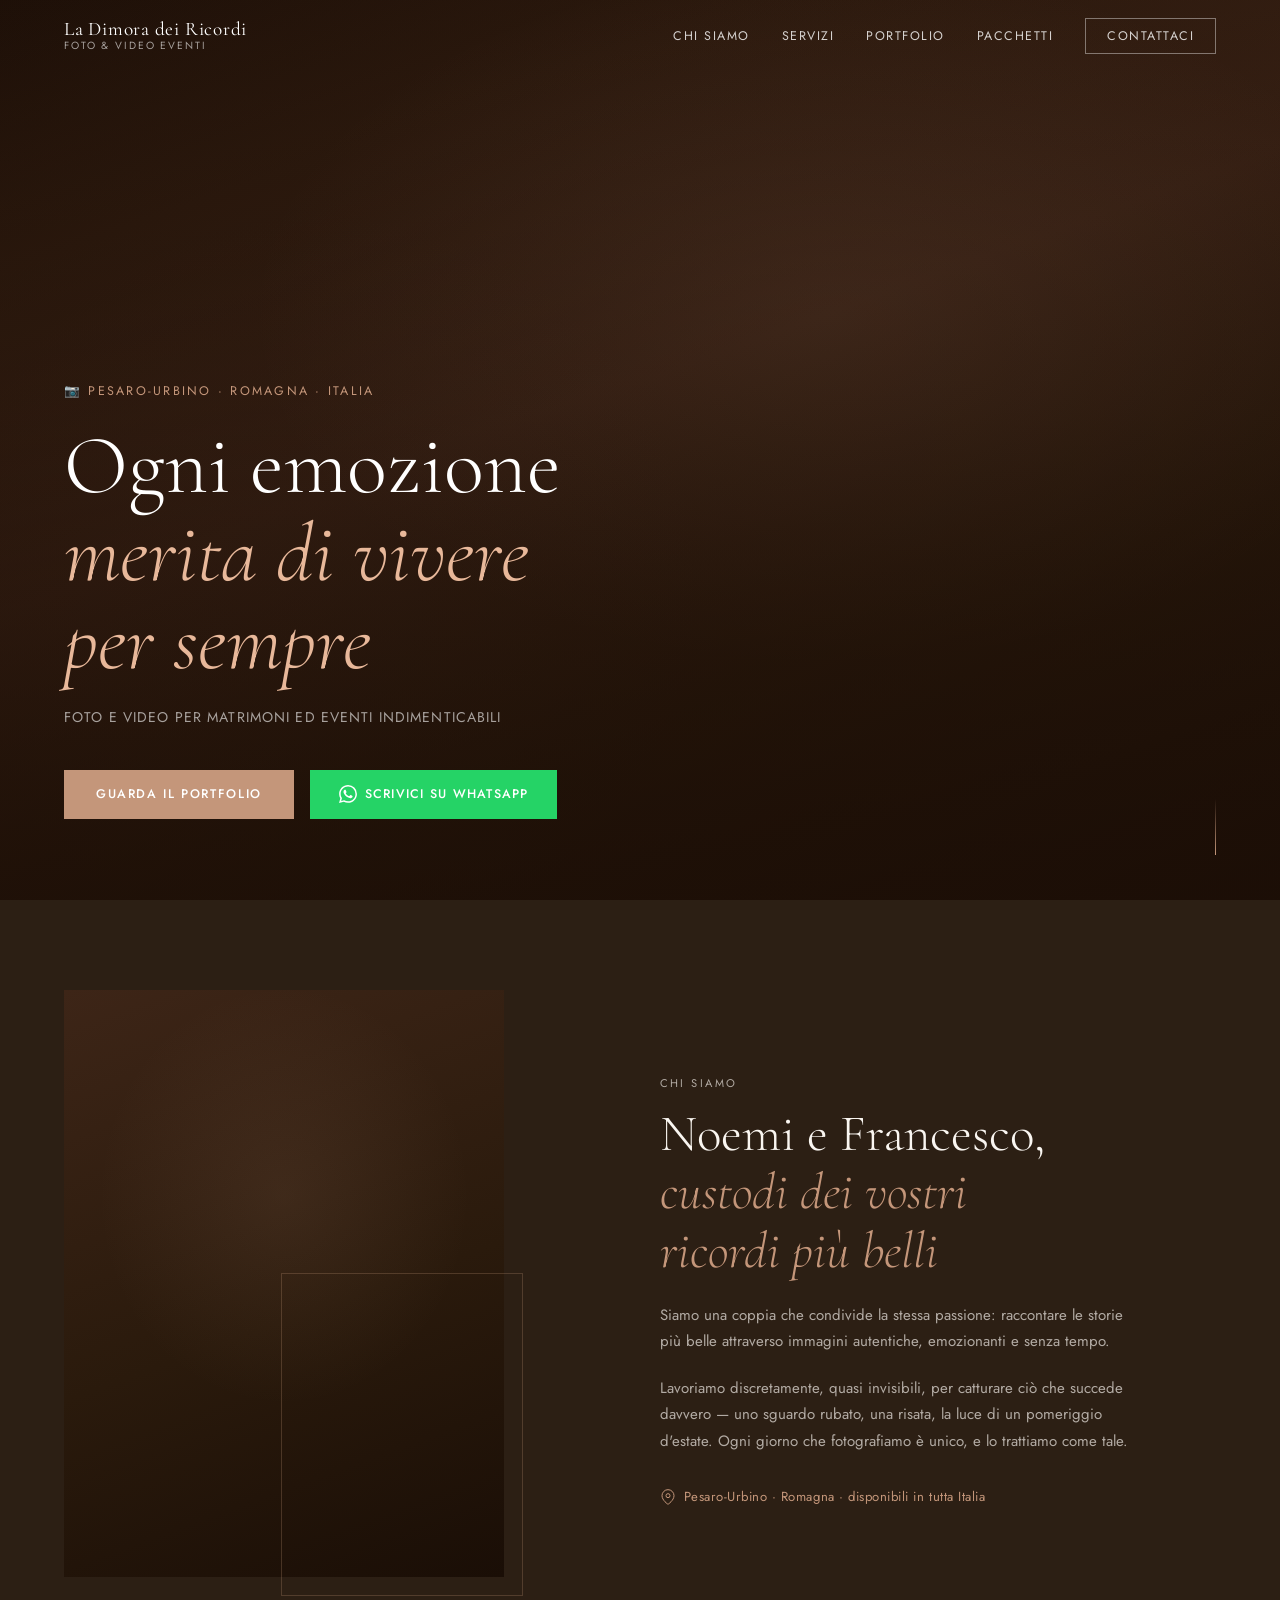
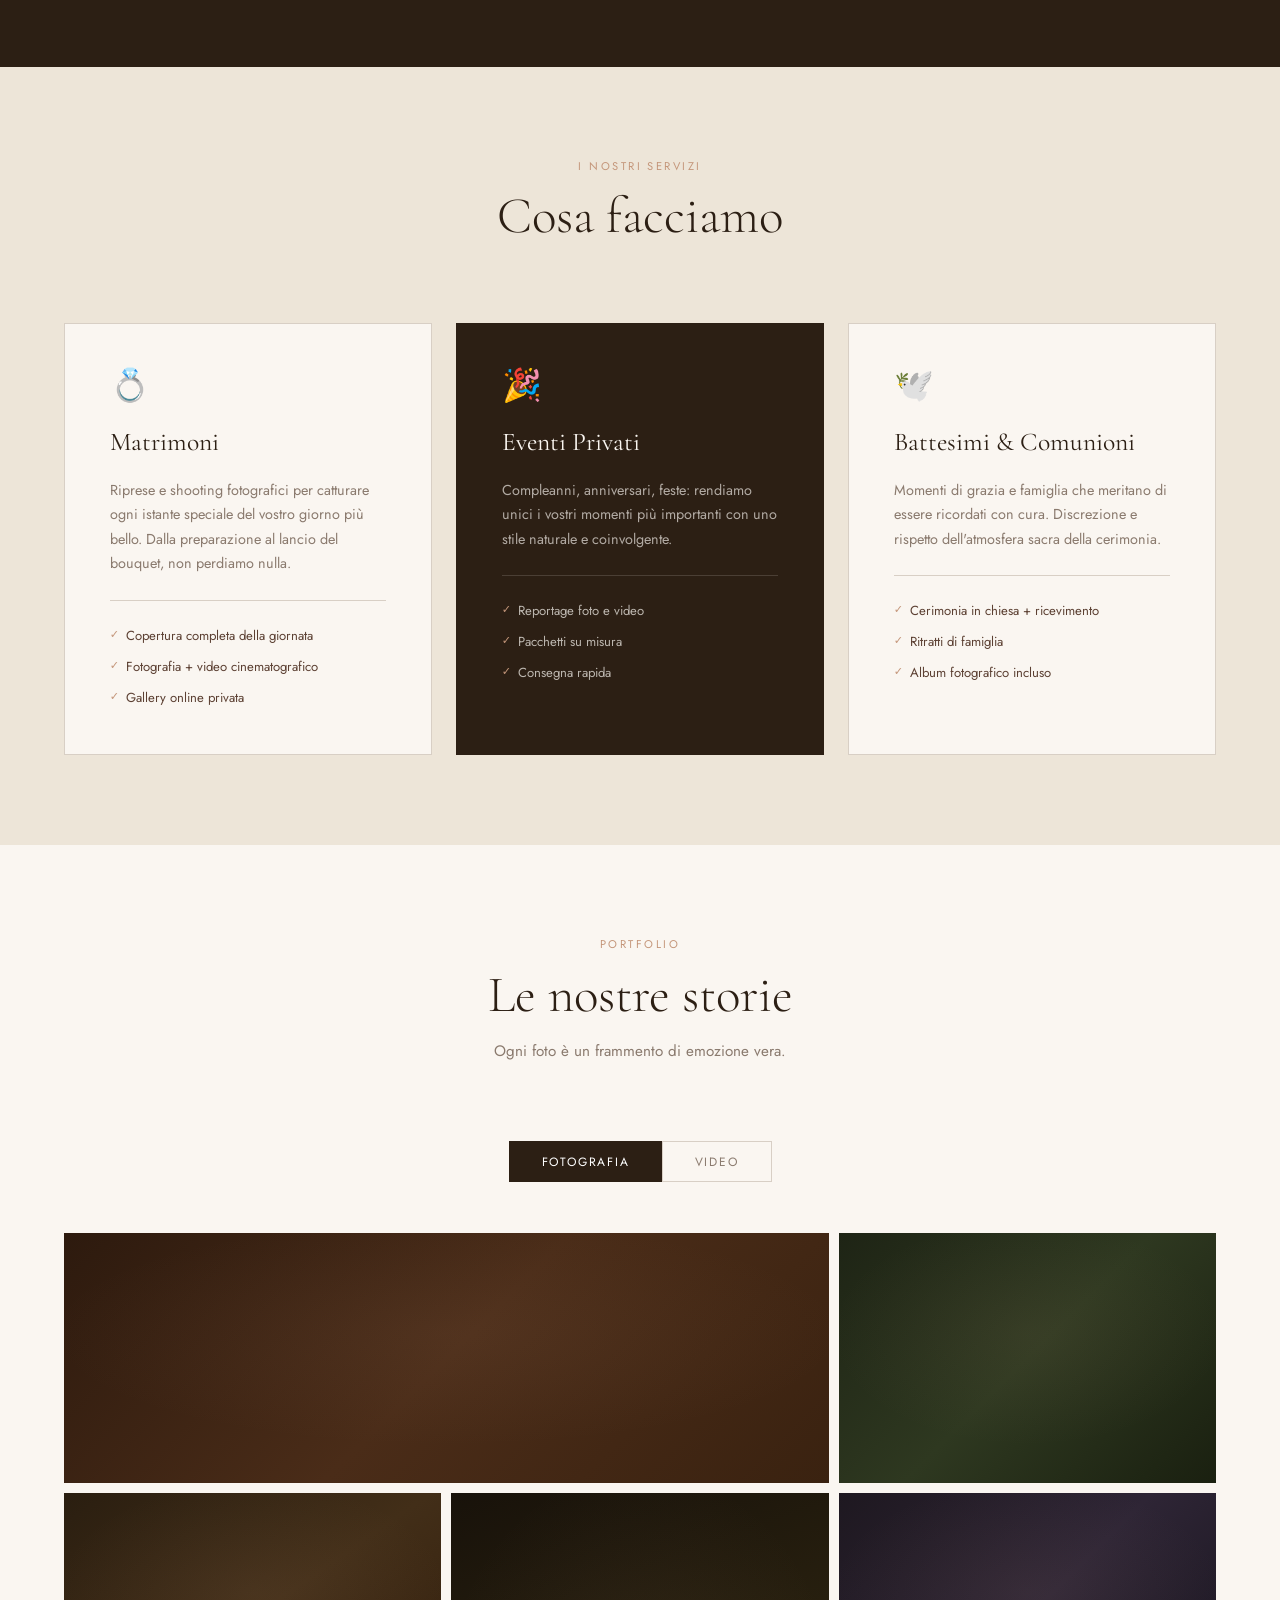
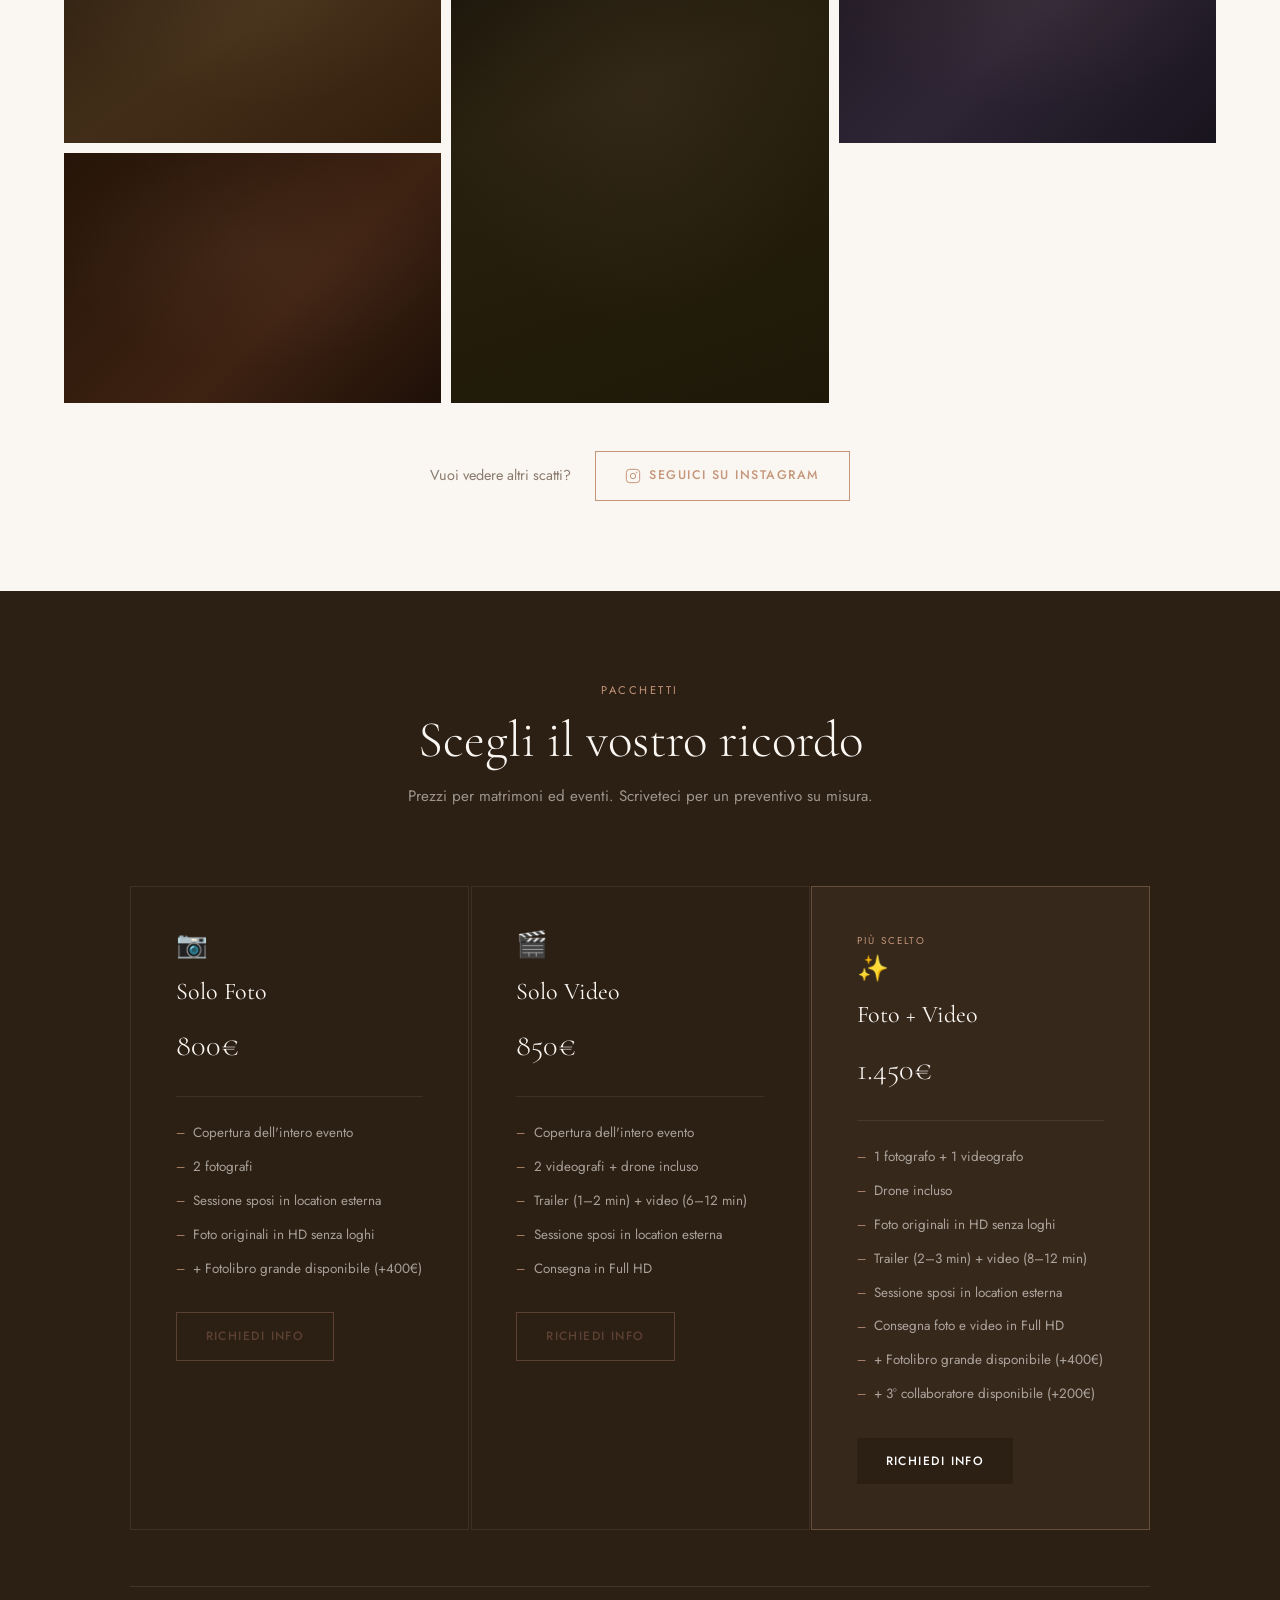
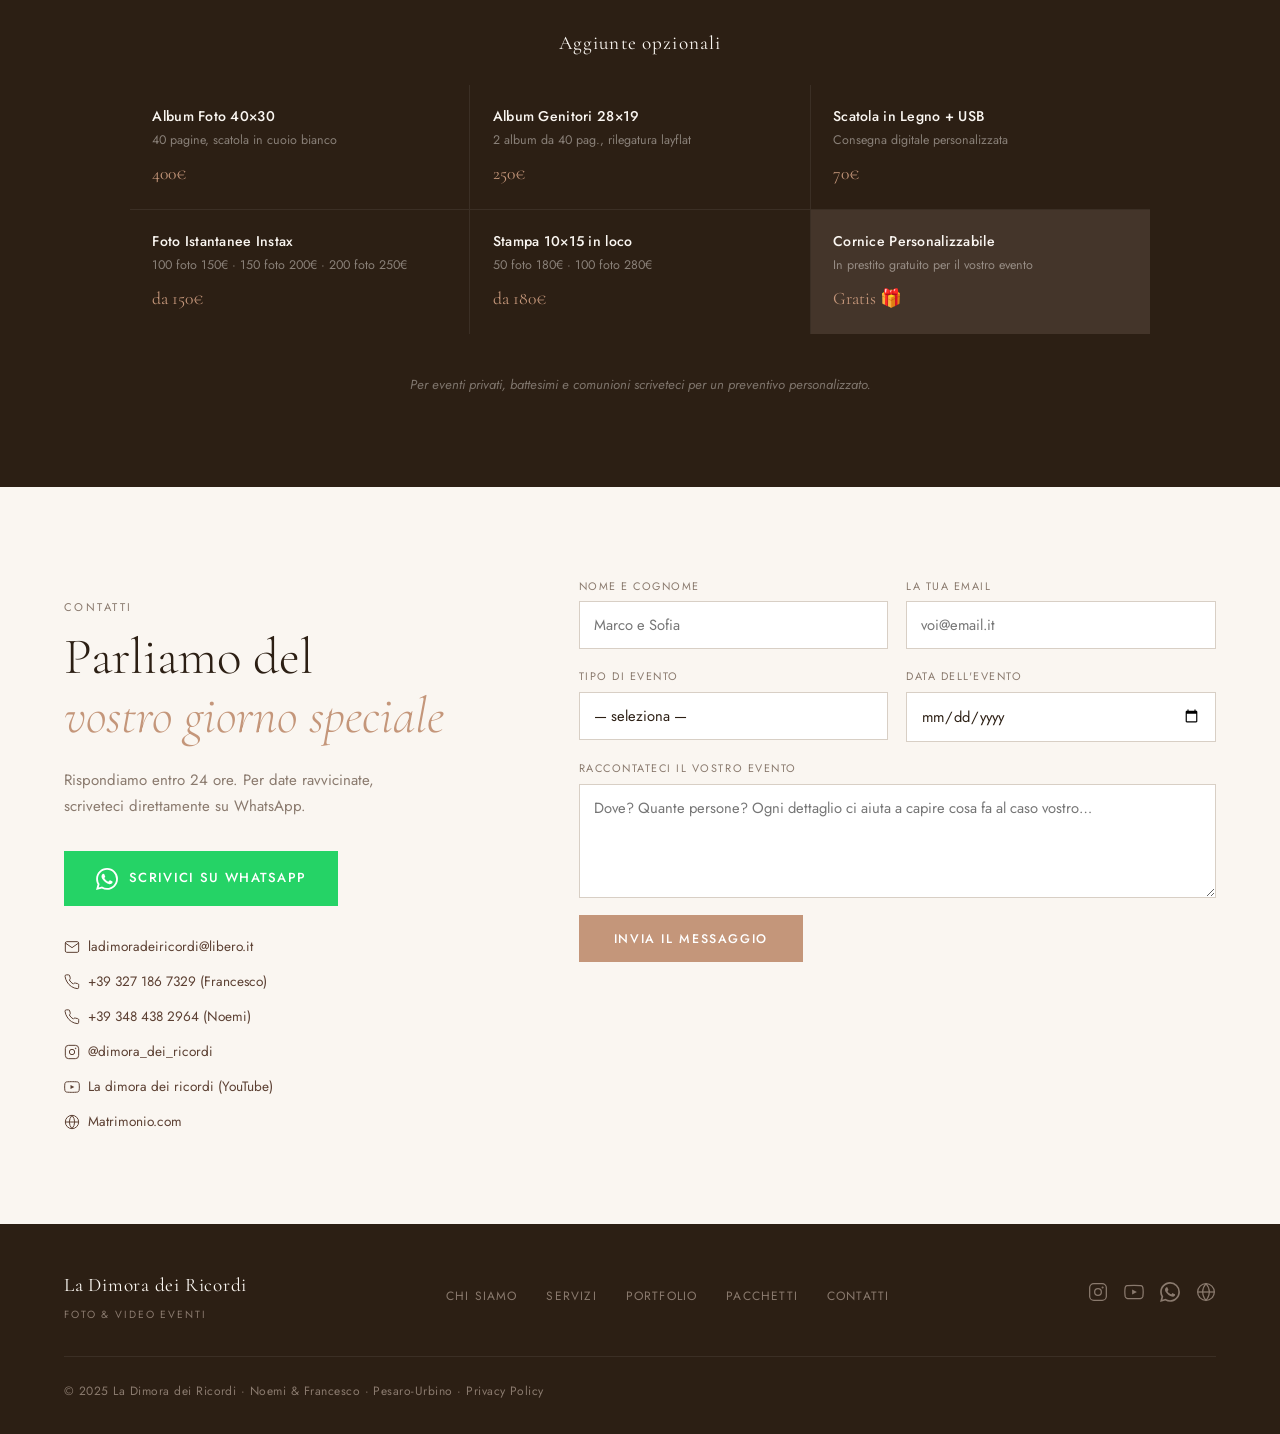
==== index.html @ 96d2b1b2 "cambiata struttura" ====
<!DOCTYPE html>
<html lang="it">
<head>
  <meta charset="UTF-8" />
  <meta name="viewport" content="width=device-width, initial-scale=1.0" />
  <title>La Dimora dei Ricordi — Foto & Video Matrimoni ed Eventi</title>
  <meta name="description" content="Foto e video per matrimoni, eventi privati e cerimonie. Noemi e Francesco raccontano le vostre storie più belle. Pesaro-Urbino e Romagna." />
  <meta property="og:title" content="La Dimora dei Ricordi — Foto & Video Eventi" />
  <meta property="og:description" content="Foto e video per matrimoni ed eventi indimenticabili. Pesaro-Urbino e Romagna." />
  <meta property="og:type" content="website" />
  <link rel="preconnect" href="https://fonts.googleapis.com" />
  <link rel="preconnect" href="https://fonts.gstatic.com" crossorigin />
  <link href="https://fonts.googleapis.com/css2?family=Cormorant+Garamond:ital,wght@0,300;0,400;0,600;1,300;1,400;1,600&family=Jost:wght@300;400;500&display=swap" rel="stylesheet" />
  <link rel="stylesheet" href="style.css" />
</head>
<body>

  <!-- NAV -->
  <nav id="navbar">
    <a href="#hero" class="nav-logo">
      <span class="logo-main">La Dimora dei Ricordi</span>
      <span class="logo-sub">Foto &amp; Video Eventi</span>
    </a>
    <button class="nav-toggle" aria-label="Apri menu" onclick="toggleMenu()">
      <span></span><span></span><span></span>
    </button>
    <ul class="nav-links" id="navLinks">
      <li><a href="#about" onclick="closeMenu()">Chi siamo</a></li>
      <li><a href="#servizi" onclick="closeMenu()">Servizi</a></li>
      <li><a href="#portfolio" onclick="closeMenu()">Portfolio</a></li>
      <li><a href="#pacchetti" onclick="closeMenu()">Pacchetti</a></li>
      <li><a href="#contatti" onclick="closeMenu()" class="nav-cta">Contattaci</a></li>
    </ul>
  </nav>

  <!-- HERO -->
  <section id="hero">
    <div class="hero-bg">
      <div class="hero-photo"></div>
      <div class="hero-overlay"></div>
    </div>
    <div class="hero-content">
      <p class="hero-eyebrow">📷 Pesaro-Urbino · Romagna · Italia</p>
      <h1 class="hero-title">Ogni emozione<br /><em>merita di vivere<br />per sempre</em></h1>
      <p class="hero-sub">Foto e video per matrimoni ed eventi indimenticabili</p>
      <div class="hero-btns">
        <a href="#portfolio" class="btn-primary">Guarda il portfolio</a>
        <a href="https://wa.me/393271867329?text=Ciao!%20Ho%20visto%20il%20vostro%20sito%20e%20vorrei%20avere%20informazioni." target="_blank" rel="noopener" class="btn-whatsapp">
          <svg width="18" height="18" viewBox="0 0 24 24" fill="currentColor"><path d="M17.472 14.382c-.297-.149-1.758-.867-2.03-.967-.273-.099-.471-.148-.67.15-.197.297-.767.966-.94 1.164-.173.199-.347.223-.644.075-.297-.15-1.255-.463-2.39-1.475-.883-.788-1.48-1.761-1.653-2.059-.173-.297-.018-.458.13-.606.134-.133.298-.347.446-.52.149-.174.198-.298.298-.497.099-.198.05-.371-.025-.52-.075-.149-.669-1.612-.916-2.207-.242-.579-.487-.5-.669-.51-.173-.008-.371-.01-.57-.01-.198 0-.52.074-.792.372-.272.297-1.04 1.016-1.04 2.479 0 1.462 1.065 2.875 1.213 3.074.149.198 2.096 3.2 5.077 4.487.709.306 1.262.489 1.694.625.712.227 1.36.195 1.871.118.571-.085 1.758-.719 2.006-1.413.248-.694.248-1.289.173-1.413-.074-.124-.272-.198-.57-.347m-5.421 7.403h-.004a9.87 9.87 0 01-5.031-1.378l-.361-.214-3.741.982.998-3.648-.235-.374a9.86 9.86 0 01-1.51-5.26c.001-5.45 4.436-9.884 9.888-9.884 2.64 0 5.122 1.03 6.988 2.898a9.825 9.825 0 012.893 6.994c-.003 5.45-4.437 9.884-9.885 9.884m8.413-18.297A11.815 11.815 0 0012.05 0C5.495 0 .16 5.335.157 11.892c0 2.096.547 4.142 1.588 5.945L.057 24l6.305-1.654a11.882 11.882 0 005.683 1.448h.005c6.554 0 11.89-5.335 11.893-11.893a11.821 11.821 0 00-3.48-8.413z"/></svg>
          Scrivici su WhatsApp
        </a>
      </div>
    </div>
    <a href="#about" class="hero-scroll" aria-label="Scorri in basso">
      <span class="scroll-line"></span>
    </a>
  </section>

  <!-- ABOUT -->
  <section id="about">
    <div class="about-inner">
      <div class="about-photo-wrap">
        <div class="about-photo"></div>
        <div class="about-frame"></div>
      </div>
      <div class="about-text">
        <p class="eyebrow">Chi siamo</p>
        <h2>Noemi e Francesco,<br /><em>custodi dei vostri<br />ricordi più belli</em></h2>
        <p>Siamo una coppia che condivide la stessa passione: raccontare le storie più belle attraverso immagini autentiche, emozionanti e senza tempo.</p>
        <p>Lavoriamo discretamente, quasi invisibili, per catturare ciò che succede davvero — uno sguardo rubato, una risata, la luce di un pomeriggio d'estate. Ogni giorno che fotografiamo è unico, e lo trattiamo come tale.</p>
        <div class="about-zone">
          <svg width="16" height="16" viewBox="0 0 24 24" fill="none" stroke="currentColor" stroke-width="1.5"><path d="M21 10c0 7-9 13-9 13s-9-6-9-13a9 9 0 0 1 18 0z"/><circle cx="12" cy="10" r="3"/></svg>
          <span>Pesaro-Urbino · Romagna · disponibili in tutta Italia</span>
        </div>
      </div>
    </div>
  </section>

  <!-- SERVIZI -->
  <section id="servizi">
    <div class="section-header">
      <p class="eyebrow">I nostri servizi</p>
      <h2>Cosa facciamo</h2>
    </div>
    <div class="servizi-grid">

      <div class="servizio-card">
        <div class="servizio-icon">💍</div>
        <h3>Matrimoni</h3>
        <p>Riprese e shooting fotografici per catturare ogni istante speciale del vostro giorno più bello. Dalla preparazione al lancio del bouquet, non perdiamo nulla.</p>
        <ul>
          <li>Copertura completa della giornata</li>
          <li>Fotografia + video cinematografico</li>
          <li>Gallery online privata</li>
        </ul>
      </div>

      <div class="servizio-card featured">
        <div class="servizio-icon">🎉</div>
        <h3>Eventi Privati</h3>
        <p>Compleanni, anniversari, feste: rendiamo unici i vostri momenti più importanti con uno stile naturale e coinvolgente.</p>
        <ul>
          <li>Reportage foto e video</li>
          <li>Pacchetti su misura</li>
          <li>Consegna rapida</li>
        </ul>
      </div>

      <div class="servizio-card">
        <div class="servizio-icon">🕊️</div>
        <h3>Battesimi &amp; Comunioni</h3>
        <p>Momenti di grazia e famiglia che meritano di essere ricordati con cura. Discrezione e rispetto dell'atmosfera sacra della cerimonia.</p>
        <ul>
          <li>Cerimonia in chiesa + ricevimento</li>
          <li>Ritratti di famiglia</li>
          <li>Album fotografico incluso</li>
        </ul>
      </div>

    </div>
  </section>

  <!-- PORTFOLIO -->
  <section id="portfolio">
    <div class="section-header">
      <p class="eyebrow">Portfolio</p>
      <h2>Le nostre storie</h2>
      <p class="section-desc">Ogni foto è un frammento di emozione vera.</p>
    </div>

    <div class="port-tabs">
      <button class="ptab active" onclick="filterPort('foto', this)">Fotografia</button>
      <button class="ptab" onclick="filterPort('video', this)">Video</button>
    </div>

    <div class="port-grid" id="portGrid">
      <!-- FOTO -->
      <div class="pi wide foto"><div class="pimg pf1"></div><div class="pcap"><span>Matrimonio · Pesaro</span><span>2024</span></div></div>
      <div class="pi foto"><div class="pimg pf2"></div><div class="pcap"><span>Evento · Rimini</span><span>2024</span></div></div>
      <div class="pi foto"><div class="pimg pf3"></div><div class="pcap"><span>Matrimonio · Urbino</span><span>2024</span></div></div>
      <div class="pi tall foto"><div class="pimg pf4"></div><div class="pcap"><span>Battesimo · Fano</span><span>2023</span></div></div>
      <div class="pi foto"><div class="pimg pf5"></div><div class="pcap"><span>Matrimonio · Gabicce</span><span>2023</span></div></div>
      <div class="pi foto"><div class="pimg pf6"></div><div class="pcap"><span>Comunione · Cesena</span><span>2023</span></div></div>
      <!-- VIDEO -->
      <div class="pi wide video hidden"><div class="pimg pv1 vthumb"><div class="play">▶</div><span class="vlabel">Film completo · 4:12</span></div><div class="pcap"><span>Matrimonio · Pesaro</span><span>2024</span></div></div>
      <div class="pi video hidden"><div class="pimg pv2 vthumb"><div class="play">▶</div><span class="vlabel">Highlight · 2:30</span></div><div class="pcap"><span>Evento · Rimini</span><span>2024</span></div></div>
      <div class="pi video hidden"><div class="pimg pv3 vthumb"><div class="play">▶</div><span class="vlabel">Teaser · 1:50</span></div><div class="pcap"><span>Matrimonio · Urbino</span><span>2023</span></div></div>
    </div>

    <div class="port-cta">
      <p>Vuoi vedere altri scatti?</p>
      <a href="https://www.instagram.com/dimora_dei_ricordi" target="_blank" rel="noopener" class="btn-outline">
        <svg width="16" height="16" viewBox="0 0 24 24" fill="none" stroke="currentColor" stroke-width="1.5"><rect x="2" y="2" width="20" height="20" rx="5"/><circle cx="12" cy="12" r="4"/><circle cx="17.5" cy="6.5" r="0.5" fill="currentColor"/></svg>
        Seguici su Instagram
      </a>
    </div>
  </section>

  <!-- PACCHETTI -->
  <section id="pacchetti">
    <div class="section-header">
      <p class="eyebrow">Pacchetti</p>
      <h2>Scegli il vostro ricordo</h2>
      <p class="section-desc">Prezzi per matrimoni ed eventi. Scriveteci per un preventivo su misura.</p>
    </div>

    <div class="pack-grid">

      <div class="pack-card">
        <div class="pack-icon">📷</div>
        <p class="pack-name">Solo Foto</p>
        <p class="pack-price"><strong>800€</strong></p>
        <ul class="pack-features">
          <li>Copertura dell'intero evento</li>
          <li>2 fotografi</li>
          <li>Sessione sposi in location esterna</li>
          <li>Foto originali in HD senza loghi</li>
          <li>+ Fotolibro grande disponibile (+400€)</li>
        </ul>
        <a href="#contatti" class="btn-outline-dark">Richiedi info</a>
      </div>

      <div class="pack-card">
        <div class="pack-icon">🎬</div>
        <p class="pack-name">Solo Video</p>
        <p class="pack-price"><strong>850€</strong></p>
        <ul class="pack-features">
          <li>Copertura dell'intero evento</li>
          <li>2 videografi + drone incluso</li>
          <li>Trailer (1–2 min) + video (6–12 min)</li>
          <li>Sessione sposi in location esterna</li>
          <li>Consegna in Full HD</li>
        </ul>
        <a href="#contatti" class="btn-outline-dark">Richiedi info</a>
      </div>

      <div class="pack-card featured">
        <p class="pack-badge">Più scelto</p>
        <div class="pack-icon">✨</div>
        <p class="pack-name">Foto + Video</p>
        <p class="pack-price"><strong>1.450€</strong></p>
        <ul class="pack-features">
          <li>1 fotografo + 1 videografo</li>
          <li>Drone incluso</li>
          <li>Foto originali in HD senza loghi</li>
          <li>Trailer (2–3 min) + video (8–12 min)</li>
          <li>Sessione sposi in location esterna</li>
          <li>Consegna foto e video in Full HD</li>
          <li>+ Fotolibro grande disponibile (+400€)</li>
          <li>+ 3° collaboratore disponibile (+200€)</li>
        </ul>
        <a href="#contatti" class="btn-primary-dark">Richiedi info</a>
      </div>

    </div>

    <!-- EXTRA -->
    <div class="extras-wrap">
      <p class="extras-title">Aggiunte opzionali</p>
      <div class="extras-grid">
        <div class="extra-item">
          <span class="extra-name">Album Foto 40×30</span>
          <span class="extra-desc">40 pagine, scatola in cuoio bianco</span>
          <span class="extra-price">400€</span>
        </div>
        <div class="extra-item">
          <span class="extra-name">Album Genitori 28×19</span>
          <span class="extra-desc">2 album da 40 pag., rilegatura layflat</span>
          <span class="extra-price">250€</span>
        </div>
        <div class="extra-item">
          <span class="extra-name">Scatola in Legno + USB</span>
          <span class="extra-desc">Consegna digitale personalizzata</span>
          <span class="extra-price">70€</span>
        </div>
        <div class="extra-item">
          <span class="extra-name">Foto Istantanee Instax</span>
          <span class="extra-desc">100 foto 150€ · 150 foto 200€ · 200 foto 250€</span>
          <span class="extra-price">da 150€</span>
        </div>
        <div class="extra-item">
          <span class="extra-name">Stampa 10×15 in loco</span>
          <span class="extra-desc">50 foto 180€ · 100 foto 280€</span>
          <span class="extra-price">da 180€</span>
        </div>
        <div class="extra-item highlight">
          <span class="extra-name">Cornice Personalizzabile</span>
          <span class="extra-desc">In prestito gratuito per il vostro evento</span>
          <span class="extra-price">Gratis 🎁</span>
        </div>
      </div>
    </div>

    <p class="pack-note">Per eventi privati, battesimi e comunioni scriveteci per un preventivo personalizzato.</p>
  </section>

  <!-- CONTATTI -->
  <section id="contatti">
    <div class="contact-inner">
      <div class="contact-info">
        <p class="eyebrow">Contatti</p>
        <h2>Parliamo del<br /><em>vostro giorno speciale</em></h2>
        <p>Rispondiamo entro 24 ore. Per date ravvicinate, scriveteci direttamente su WhatsApp.</p>

        <a href="https://wa.me/393271867329?text=Ciao!%20Ho%20visto%20il%20vostro%20sito%20e%20vorrei%20avere%20informazioni." target="_blank" rel="noopener" class="whatsapp-big">
          <svg width="22" height="22" viewBox="0 0 24 24" fill="currentColor"><path d="M17.472 14.382c-.297-.149-1.758-.867-2.03-.967-.273-.099-.471-.148-.67.15-.197.297-.767.966-.94 1.164-.173.199-.347.223-.644.075-.297-.15-1.255-.463-2.39-1.475-.883-.788-1.48-1.761-1.653-2.059-.173-.297-.018-.458.13-.606.134-.133.298-.347.446-.52.149-.174.198-.298.298-.497.099-.198.05-.371-.025-.52-.075-.149-.669-1.612-.916-2.207-.242-.579-.487-.5-.669-.51-.173-.008-.371-.01-.57-.01-.198 0-.52.074-.792.372-.272.297-1.04 1.016-1.04 2.479 0 1.462 1.065 2.875 1.213 3.074.149.198 2.096 3.2 5.077 4.487.709.306 1.262.489 1.694.625.712.227 1.36.195 1.871.118.571-.085 1.758-.719 2.006-1.413.248-.694.248-1.289.173-1.413-.074-.124-.272-.198-.57-.347m-5.421 7.403h-.004a9.87 9.87 0 01-5.031-1.378l-.361-.214-3.741.982.998-3.648-.235-.374a9.86 9.86 0 01-1.51-5.26c.001-5.45 4.436-9.884 9.888-9.884 2.64 0 5.122 1.03 6.988 2.898a9.825 9.825 0 012.893 6.994c-.003 5.45-4.437 9.884-9.885 9.884m8.413-18.297A11.815 11.815 0 0012.05 0C5.495 0 .16 5.335.157 11.892c0 2.096.547 4.142 1.588 5.945L.057 24l6.305-1.654a11.882 11.882 0 005.683 1.448h.005c6.554 0 11.89-5.335 11.893-11.893a11.821 11.821 0 00-3.48-8.413z"/></svg>
          Scrivici su WhatsApp
        </a>

        <div class="contact-links">
          <a href="mailto:ladimoradeiricordi@libero.it" class="clink">
            <svg width="16" height="16" viewBox="0 0 24 24" fill="none" stroke="currentColor" stroke-width="1.5"><path d="M4 4h16c1.1 0 2 .9 2 2v12c0 1.1-.9 2-2 2H4c-1.1 0-2-.9-2-2V6c0-1.1.9-2 2-2z"/><polyline points="22,6 12,13 2,6"/></svg>
            ladimoradeiricordi@libero.it
          </a>
          <a href="tel:+393271867329" class="clink">
            <svg width="16" height="16" viewBox="0 0 24 24" fill="none" stroke="currentColor" stroke-width="1.5"><path d="M22 16.92v3a2 2 0 0 1-2.18 2 19.79 19.79 0 0 1-8.63-3.07A19.5 19.5 0 0 1 4.69 12 19.79 19.79 0 0 1 1.61 3.45 2 2 0 0 1 3.6 1.27h3a2 2 0 0 1 2 1.72c.127.96.361 1.903.7 2.81a2 2 0 0 1-.45 2.11L7.91 8.91a16 16 0 0 0 6.09 6.09l.91-.91a2 2 0 0 1 2.11-.45c.907.339 1.85.573 2.81.7A2 2 0 0 1 22 16.92z"/></svg>
            +39 327 186 7329 (Francesco)
          </a>
          <a href="tel:+393484382964" class="clink">
            <svg width="16" height="16" viewBox="0 0 24 24" fill="none" stroke="currentColor" stroke-width="1.5"><path d="M22 16.92v3a2 2 0 0 1-2.18 2 19.79 19.79 0 0 1-8.63-3.07A19.5 19.5 0 0 1 4.69 12 19.79 19.79 0 0 1 1.61 3.45 2 2 0 0 1 3.6 1.27h3a2 2 0 0 1 2 1.72c.127.96.361 1.903.7 2.81a2 2 0 0 1-.45 2.11L7.91 8.91a16 16 0 0 0 6.09 6.09l.91-.91a2 2 0 0 1 2.11-.45c.907.339 1.85.573 2.81.7A2 2 0 0 1 22 16.92z"/></svg>
            +39 348 438 2964 (Noemi)
          </a>
          <a href="https://www.instagram.com/dimora_dei_ricordi" target="_blank" rel="noopener" class="clink">
            <svg width="16" height="16" viewBox="0 0 24 24" fill="none" stroke="currentColor" stroke-width="1.5"><rect x="2" y="2" width="20" height="20" rx="5"/><circle cx="12" cy="12" r="4"/><circle cx="17.5" cy="6.5" r="0.5" fill="currentColor"/></svg>
            @dimora_dei_ricordi
          </a>
          <a href="https://www.youtube.com/@ladimoradeiricordi" target="_blank" rel="noopener" class="clink">
            <svg width="16" height="16" viewBox="0 0 24 24" fill="none" stroke="currentColor" stroke-width="1.5"><path d="M22.54 6.42a2.78 2.78 0 0 0-1.95-1.96C18.88 4 12 4 12 4s-6.88 0-8.59.46A2.78 2.78 0 0 0 1.46 6.42 29 29 0 0 0 1 12a29 29 0 0 0 .46 5.58 2.78 2.78 0 0 0 1.95 1.95C5.12 20 12 20 12 20s6.88 0 8.59-.47a2.78 2.78 0 0 0 1.95-1.95A29 29 0 0 0 23 12a29 29 0 0 0-.46-5.58z"/><polygon points="9.75 15.02 15.5 12 9.75 8.98 9.75 15.02" fill="currentColor" stroke="none"/></svg>
            La dimora dei ricordi (YouTube)
          </a>
          <a href="https://www.matrimonio.com/fotografo-matrimonio/la-dimora-dei-ricordi--e366624" target="_blank" rel="noopener" class="clink">
            <svg width="16" height="16" viewBox="0 0 24 24" fill="none" stroke="currentColor" stroke-width="1.5"><circle cx="12" cy="12" r="10"/><line x1="2" y1="12" x2="22" y2="12"/><path d="M12 2a15.3 15.3 0 0 1 4 10 15.3 15.3 0 0 1-4 10 15.3 15.3 0 0 1-4-10 15.3 15.3 0 0 1 4-10z"/></svg>
            Matrimonio.com
          </a>
        </div>
      </div>

      <form class="contact-form" onsubmit="handleSubmit(event)">
        <div class="frow">
          <div class="fg">
            <label for="nome">Nome e cognome</label>
            <input type="text" id="nome" name="nome" placeholder="Marco e Sofia" required />
          </div>
          <div class="fg">
            <label for="email">La tua email</label>
            <!-- ✏️ IL FORM INVIA A QUESTA EMAIL — CAMBIALA CON LA TUA -->
            <input type="email" id="email" name="email" placeholder="voi@email.it" required />
          </div>
        </div>
        <div class="frow">
          <div class="fg">
            <label for="tipo">Tipo di evento</label>
            <select id="tipo" name="tipo">
              <option value="">— seleziona —</option>
              <option>Matrimonio</option>
              <option>Evento privato</option>
              <option>Battesimo</option>
              <option>Comunione</option>
              <option>Altro</option>
            </select>
          </div>
          <div class="fg">
            <label for="data">Data dell'evento</label>
            <input type="date" id="data" name="data" />
          </div>
        </div>
        <div class="fg full">
          <label for="messaggio">Raccontateci il vostro evento</label>
          <textarea id="messaggio" name="messaggio" rows="4" placeholder="Dove? Quante persone? Ogni dettaglio ci aiuta a capire cosa fa al caso vostro…"></textarea>
        </div>
        <button type="submit" class="btn-submit">Invia il messaggio</button>
        <p class="fsuccess hidden" id="fsuccess">✓ Messaggio inviato! Vi risponderemo entro 24 ore.</p>
      </form>

    </div>
  </section>

  <!-- FOOTER -->
  <footer>
    <div class="footer-inner">
      <div class="footer-brand">
        <p class="footer-logo">La Dimora dei Ricordi</p>
        <p class="footer-tagline">Foto &amp; Video Eventi</p>
      </div>
      <nav class="footer-nav">
        <a href="#about">Chi siamo</a>
        <a href="#servizi">Servizi</a>
        <a href="#portfolio">Portfolio</a>
        <a href="#pacchetti">Pacchetti</a>
        <a href="#contatti">Contatti</a>
      </nav>
      <div class="footer-social">
        <a href="https://www.instagram.com/dimora_dei_ricordi" target="_blank" rel="noopener" aria-label="Instagram">
          <svg width="20" height="20" viewBox="0 0 24 24" fill="none" stroke="currentColor" stroke-width="1.5"><rect x="2" y="2" width="20" height="20" rx="5"/><circle cx="12" cy="12" r="4"/><circle cx="17.5" cy="6.5" r="0.5" fill="currentColor"/></svg>
        </a>
        <a href="https://www.youtube.com/@ladimoradeiricordi" target="_blank" rel="noopener" aria-label="YouTube">
          <svg width="20" height="20" viewBox="0 0 24 24" fill="none" stroke="currentColor" stroke-width="1.5"><path d="M22.54 6.42a2.78 2.78 0 0 0-1.95-1.96C18.88 4 12 4 12 4s-6.88 0-8.59.46A2.78 2.78 0 0 0 1.46 6.42 29 29 0 0 0 1 12a29 29 0 0 0 .46 5.58 2.78 2.78 0 0 0 1.95 1.95C5.12 20 12 20 12 20s6.88 0 8.59-.47a2.78 2.78 0 0 0 1.95-1.95A29 29 0 0 0 23 12a29 29 0 0 0-.46-5.58z"/><polygon points="9.75 15.02 15.5 12 9.75 8.98 9.75 15.02" fill="currentColor" stroke="none"/></svg>
        </a>
        <a href="https://wa.me/393271867329" target="_blank" rel="noopener" aria-label="WhatsApp">
          <svg width="20" height="20" viewBox="0 0 24 24" fill="currentColor"><path d="M17.472 14.382c-.297-.149-1.758-.867-2.03-.967-.273-.099-.471-.148-.67.15-.197.297-.767.966-.94 1.164-.173.199-.347.223-.644.075-.297-.15-1.255-.463-2.39-1.475-.883-.788-1.48-1.761-1.653-2.059-.173-.297-.018-.458.13-.606.134-.133.298-.347.446-.52.149-.174.198-.298.298-.497.099-.198.05-.371-.025-.52-.075-.149-.669-1.612-.916-2.207-.242-.579-.487-.5-.669-.51-.173-.008-.371-.01-.57-.01-.198 0-.52.074-.792.372-.272.297-1.04 1.016-1.04 2.479 0 1.462 1.065 2.875 1.213 3.074.149.198 2.096 3.2 5.077 4.487.709.306 1.262.489 1.694.625.712.227 1.36.195 1.871.118.571-.085 1.758-.719 2.006-1.413.248-.694.248-1.289.173-1.413-.074-.124-.272-.198-.57-.347m-5.421 7.403h-.004a9.87 9.87 0 01-5.031-1.378l-.361-.214-3.741.982.998-3.648-.235-.374a9.86 9.86 0 01-1.51-5.26c.001-5.45 4.436-9.884 9.888-9.884 2.64 0 5.122 1.03 6.988 2.898a9.825 9.825 0 012.893 6.994c-.003 5.45-4.437 9.884-9.885 9.884m8.413-18.297A11.815 11.815 0 0012.05 0C5.495 0 .16 5.335.157 11.892c0 2.096.547 4.142 1.588 5.945L.057 24l6.305-1.654a11.882 11.882 0 005.683 1.448h.005c6.554 0 11.89-5.335 11.893-11.893a11.821 11.821 0 00-3.48-8.413z"/></svg>
        </a>
        <a href="https://www.matrimonio.com/fotografo-matrimonio/la-dimora-dei-ricordi--e366624" target="_blank" rel="noopener" aria-label="Matrimonio.com">
          <svg width="20" height="20" viewBox="0 0 24 24" fill="none" stroke="currentColor" stroke-width="1.5"><circle cx="12" cy="12" r="10"/><line x1="2" y1="12" x2="22" y2="12"/><path d="M12 2a15.3 15.3 0 0 1 4 10 15.3 15.3 0 0 1-4 10 15.3 15.3 0 0 1-4-10 15.3 15.3 0 0 1 4-10z"/></svg>
        </a>
      </div>
    </div>
    <p class="footer-copy">© 2025 La Dimora dei Ricordi · Noemi &amp; Francesco · Pesaro-Urbino · <a href="#">Privacy Policy</a></p>
  </footer>

  <script src="script.js"></script>
</body>
</html>
---- style.css ----
/* ============================================================
   TOKENS — La Dimora dei Ricordi
   Palette: avorio caldo, sabbia, terracotta rosato, bruno scuro
   ============================================================ */
:root {
  --cream:    #FAF6F1;
  --sand:     #EDE5D8;
  --rose:     #C4967A;
  --rose-dk:  #A67860;
  --brown:    #2C1F14;
  --brown-md: #5C4033;
  --gray:     #8A7A6E;
  --gray-lt:  #D8CFC5;
  --white:    #FFFFFF;
  --wa-green: #25D366;

  --font-display: 'Cormorant Garamond', Georgia, serif;
  --font-body:    'Jost', system-ui, sans-serif;

  --nav-h: 70px;
  --max:   1160px;
  --r:     clamp(1.5rem, 5vw, 4rem);
}

/* ============================================================
   RESET
   ============================================================ */
*, *::before, *::after { box-sizing: border-box; margin: 0; padding: 0; }
html { scroll-behavior: smooth; }
body {
  font-family: var(--font-body);
  background: var(--cream);
  color: var(--brown);
  font-size: clamp(15px, 1.05vw, 16px);
  line-height: 1.75;
  overflow-x: hidden;
}
a { color: inherit; text-decoration: none; }
ul { list-style: none; }
img { display: block; max-width: 100%; }

/* ============================================================
   NAV
   ============================================================ */
#navbar {
  position: fixed;
  inset: 0 0 auto 0;
  height: var(--nav-h);
  display: flex;
  align-items: center;
  justify-content: space-between;
  padding: 0 var(--r);
  z-index: 200;
  transition: background 0.4s, box-shadow 0.4s;
}
#navbar.scrolled {
  background: rgba(250, 246, 241, 0.94);
  backdrop-filter: blur(14px);
  box-shadow: 0 1px 0 var(--gray-lt);
}

.nav-logo {
  display: flex;
  flex-direction: column;
  line-height: 1.1;
}
.logo-main {
  font-family: var(--font-display);
  font-size: clamp(1rem, 2vw, 1.2rem);
  font-weight: 400;
  letter-spacing: 0.04em;
  color: var(--white);
  transition: color 0.4s;
}
.logo-sub {
  font-size: 0.65rem;
  letter-spacing: 0.18em;
  text-transform: uppercase;
  color: rgba(255,255,255,0.6);
  transition: color 0.4s;
}
#navbar.scrolled .logo-main { color: var(--brown); }
#navbar.scrolled .logo-sub  { color: var(--gray); }

.nav-links {
  display: flex;
  align-items: center;
  gap: 2rem;
}
.nav-links a {
  font-size: 0.78rem;
  letter-spacing: 0.12em;
  text-transform: uppercase;
  color: rgba(255,255,255,0.8);
  transition: color 0.3s;
}
.nav-links a:hover { color: var(--rose); }
#navbar.scrolled .nav-links a { color: var(--brown-md); }
#navbar.scrolled .nav-links a:hover { color: var(--rose); }

.nav-cta {
  padding: 0.5rem 1.3rem;
  border: 1px solid rgba(255,255,255,0.4) !important;
  transition: border-color 0.3s, background 0.3s, color 0.3s !important;
}
.nav-cta:hover {
  background: var(--rose) !important;
  border-color: var(--rose) !important;
  color: var(--white) !important;
}
#navbar.scrolled .nav-cta {
  border-color: var(--rose) !important;
  color: var(--rose) !important;
}
#navbar.scrolled .nav-cta:hover {
  background: var(--rose) !important;
  color: var(--white) !important;
}

.nav-toggle {
  display: none;
  flex-direction: column;
  gap: 5px;
  background: none;
  border: none;
  cursor: pointer;
  padding: 4px;
  z-index: 201;
}
.nav-toggle span {
  display: block;
  width: 24px; height: 1.5px;
  background: var(--white);
  transition: background 0.4s, transform 0.3s;
}
#navbar.scrolled .nav-toggle span { background: var(--brown); }

/* ============================================================
   HERO
   ============================================================ */
#hero {
  position: relative;
  height: 100svh;
  min-height: 580px;
  display: flex;
  align-items: flex-end;
  padding: 0 var(--r) clamp(4rem, 9vh, 7rem);
}
.hero-bg { position: absolute; inset: 0; }
.hero-photo {
  position: absolute; inset: 0;
  background: linear-gradient(160deg,
    #1e1008 0%, #2d1a0e 20%,
    #3a2215 45%, #2a1a0c 70%,
    #1a0e06 100%);
}
.hero-photo::after {
  content: '';
  position: absolute; inset: 0;
  background:
    radial-gradient(ellipse 70% 60% at 65% 35%, rgba(196,150,122,0.12) 0%, transparent 65%),
    radial-gradient(ellipse 50% 70% at 25% 65%, rgba(92,64,51,0.08) 0%, transparent 60%);
}
.hero-overlay {
  position: absolute; inset: 0;
  background: linear-gradient(to top,
    rgba(28,14,6,0.82) 0%,
    rgba(28,14,6,0.35) 55%,
    rgba(28,14,6,0.12) 100%);
}
.hero-content {
  position: relative;
  z-index: 2;
  max-width: 660px;
}
.hero-eyebrow {
  font-size: 0.78rem;
  letter-spacing: 0.18em;
  text-transform: uppercase;
  color: var(--rose);
  margin-bottom: 1.2rem;
}
.hero-title {
  font-family: var(--font-display);
  font-size: clamp(2.8rem, 6.5vw, 5.5rem);
  font-weight: 300;
  line-height: 1.06;
  color: var(--white);
  margin-bottom: 1.2rem;
}
.hero-title em { font-style: italic; color: #e8b89a; }
.hero-sub {
  font-size: 0.88rem;
  letter-spacing: 0.08em;
  color: rgba(255,255,255,0.6);
  text-transform: uppercase;
  margin-bottom: 2.5rem;
}
.hero-btns {
  display: flex;
  flex-wrap: wrap;
  gap: 1rem;
  align-items: center;
}
.hero-scroll {
  position: absolute;
  bottom: clamp(2rem, 5vh, 3.5rem);
  right: var(--r);
  z-index: 2;
}
.scroll-line {
  display: block;
  width: 1px; height: 56px;
  background: linear-gradient(to bottom, transparent, var(--rose));
  animation: pulse 2.2s ease-in-out infinite;
}
@keyframes pulse {
  0%,100% { opacity: 0.3; transform: scaleY(0.7); }
  50%      { opacity: 1;   transform: scaleY(1); }
}

/* ============================================================
   BUTTONS
   ============================================================ */
.btn-primary {
  display: inline-block;
  padding: 0.85rem 2rem;
  background: var(--rose);
  color: var(--white);
  font-size: 0.78rem;
  font-weight: 500;
  letter-spacing: 0.13em;
  text-transform: uppercase;
  transition: background 0.3s, transform 0.2s;
}
.btn-primary:hover { background: var(--rose-dk); transform: translateY(-1px); }

.btn-whatsapp {
  display: inline-flex;
  align-items: center;
  gap: 0.5rem;
  padding: 0.85rem 1.8rem;
  background: var(--wa-green);
  color: var(--white);
  font-size: 0.78rem;
  font-weight: 500;
  letter-spacing: 0.1em;
  text-transform: uppercase;
  transition: filter 0.3s, transform 0.2s;
}
.btn-whatsapp:hover { filter: brightness(1.1); transform: translateY(-1px); }

.btn-outline {
  display: inline-flex;
  align-items: center;
  gap: 0.5rem;
  padding: 0.8rem 1.8rem;
  border: 1px solid var(--rose);
  color: var(--rose);
  font-size: 0.78rem;
  font-weight: 500;
  letter-spacing: 0.12em;
  text-transform: uppercase;
  transition: background 0.3s, color 0.3s;
}
.btn-outline:hover { background: var(--rose); color: var(--white); }

.btn-outline-dark {
  display: inline-block;
  padding: 0.8rem 1.8rem;
  border: 1px solid var(--brown-md);
  color: var(--brown-md);
  font-size: 0.75rem;
  font-weight: 500;
  letter-spacing: 0.12em;
  text-transform: uppercase;
  transition: background 0.3s, color 0.3s, border-color 0.3s;
}
.btn-outline-dark:hover { background: var(--brown); border-color: var(--brown); color: var(--white); }

.btn-primary-dark {
  display: inline-block;
  padding: 0.8rem 1.8rem;
  background: var(--brown);
  color: var(--white);
  font-size: 0.75rem;
  font-weight: 500;
  letter-spacing: 0.12em;
  text-transform: uppercase;
  transition: background 0.3s;
}
.btn-primary-dark:hover { background: var(--brown-md); }

/* ============================================================
   SHARED SECTION STYLES
   ============================================================ */
section { padding: clamp(5rem, 10vh, 8rem) var(--r); }

.eyebrow {
  font-size: 0.7rem;
  letter-spacing: 0.22em;
  text-transform: uppercase;
  color: var(--rose);
  margin-bottom: 0.7rem;
}
.section-header { text-align: center; margin-bottom: clamp(3rem, 6vw, 5rem); }
.section-header h2 {
  font-family: var(--font-display);
  font-size: clamp(2rem, 4vw, 3.2rem);
  font-weight: 300;
}
.section-desc { color: var(--gray); margin-top: 0.8rem; font-size: 0.95rem; }

h2 {
  font-family: var(--font-display);
  font-size: clamp(2rem, 4vw, 3.2rem);
  font-weight: 300;
  line-height: 1.15;
}
h2 em { font-style: italic; color: var(--rose); }

/* ============================================================
   ABOUT
   ============================================================ */
#about { background: var(--brown); color: var(--cream); }

.about-inner {
  max-width: var(--max);
  margin: 0 auto;
  display: grid;
  grid-template-columns: 1fr 1.1fr;
  gap: clamp(3rem, 7vw, 7rem);
  align-items: center;
}
.about-photo-wrap {
  position: relative;
  aspect-ratio: 3/4;
  max-width: 440px;
}
.about-photo {
  width: 100%; height: 100%;
  background: linear-gradient(160deg, #3d2517 0%, #2a1a0c 55%, #1a0e06 100%);
}
.about-photo::after {
  content: '';
  position: absolute; inset: 0;
  background: radial-gradient(ellipse 65% 55% at 50% 35%, rgba(196,150,122,0.1) 0%, transparent 65%);
}
.about-frame {
  position: absolute;
  bottom: -1.2rem; right: -1.2rem;
  width: 55%; height: 55%;
  border: 1px solid rgba(196,150,122,0.25);
  pointer-events: none;
}
.about-text h2 { color: var(--cream); }
.about-text p { color: rgba(250,246,241,0.65); margin-top: 1.3rem; max-width: 480px; }
.about-zone {
  display: inline-flex;
  align-items: center;
  gap: 0.5rem;
  margin-top: 2rem;
  font-size: 0.82rem;
  color: var(--rose);
  letter-spacing: 0.04em;
}

/* ============================================================
   SERVIZI
   ============================================================ */
#servizi { background: var(--sand); }

.servizi-grid {
  max-width: var(--max);
  margin: 0 auto;
  display: grid;
  grid-template-columns: repeat(3, 1fr);
  gap: 1.5rem;
}
.servizio-card {
  padding: clamp(2rem, 3.5vw, 2.8rem);
  background: var(--cream);
  border: 1px solid var(--gray-lt);
  transition: box-shadow 0.3s, transform 0.3s;
}
.servizio-card:hover {
  box-shadow: 0 8px 32px rgba(44,31,20,0.1);
  transform: translateY(-3px);
}
.servizio-card.featured {
  background: var(--brown);
  color: var(--cream);
  border-color: var(--brown);
}
.servizio-icon {
  font-size: 2rem;
  margin-bottom: 1.2rem;
  line-height: 1;
}
.servizio-card h3 {
  font-family: var(--font-display);
  font-size: 1.6rem;
  font-weight: 400;
  margin-bottom: 0.8rem;
}
.servizio-card.featured h3 { color: var(--cream); }
.servizio-card p { font-size: 0.9rem; color: var(--gray); line-height: 1.7; }
.servizio-card.featured p { color: rgba(250,246,241,0.65); }
.servizio-card ul {
  margin-top: 1.5rem;
  padding-top: 1.5rem;
  border-top: 1px solid var(--gray-lt);
  display: flex;
  flex-direction: column;
  gap: 0.5rem;
}
.servizio-card.featured ul { border-color: rgba(250,246,241,0.15); }
.servizio-card ul li {
  font-size: 0.82rem;
  padding-left: 1rem;
  position: relative;
  color: var(--brown-md);
}
.servizio-card.featured ul li { color: rgba(250,246,241,0.7); }
.servizio-card ul li::before {
  content: '✓';
  position: absolute; left: 0;
  color: var(--rose);
  font-size: 0.7rem;
}

/* ============================================================
   PORTFOLIO
   ============================================================ */
#portfolio { background: var(--cream); }

.port-tabs {
  display: flex;
  justify-content: center;
  margin-bottom: clamp(2rem, 4vw, 3.5rem);
}
.ptab {
  background: none;
  border: 1px solid var(--gray-lt);
  padding: 0.65rem 2rem;
  font-family: var(--font-body);
  font-size: 0.75rem;
  letter-spacing: 0.15em;
  text-transform: uppercase;
  cursor: pointer;
  color: var(--gray);
  transition: all 0.3s;
}
.ptab:first-child { border-right: none; }
.ptab.active, .ptab:hover {
  background: var(--brown);
  border-color: var(--brown);
  color: var(--white);
}

.port-grid {
  max-width: var(--max);
  margin: 0 auto;
  display: grid;
  grid-template-columns: repeat(3, 1fr);
  grid-auto-rows: 250px;
  gap: 10px;
}
.pi { position: relative; overflow: hidden; cursor: pointer; }
.pi.hidden { display: none; }
.pi.wide { grid-column: span 2; }
.pi.tall { grid-row: span 2; }

.pimg {
  width: 100%; height: 100%;
  transition: transform 0.5s ease;
}
.pi:hover .pimg { transform: scale(1.05); }

/* placeholder palette — toni sabbia/terra */
.pf1 { background: linear-gradient(135deg, #2d1a0e 0%, #4a2c18 50%, #3a2210 100%); }
.pf2 { background: linear-gradient(135deg, #1e2415 0%, #2e3820 50%, #1a2010 100%); }
.pf3 { background: linear-gradient(145deg, #2a1e10 0%, #422e18 50%, #321e0c 100%); }
.pf4 { background: linear-gradient(160deg, #18120a 0%, #28200f 40%, #1e1808 100%); }
.pf5 { background: linear-gradient(135deg, #1e1820 0%, #2e2535 50%, #18141e 100%); }
.pf6 { background: linear-gradient(135deg, #251508 0%, #3e2212 60%, #1e1008 100%); }
.pv1 { background: linear-gradient(135deg, #0d0a08 0%, #1a1410 50%, #0d0a08 100%); }
.pv2 { background: linear-gradient(135deg, #0e1010 0%, #181e1e 50%, #0e1010 100%); }
.pv3 { background: linear-gradient(135deg, #100a08 0%, #1e1410 50%, #100a08 100%); }

.pimg::after {
  content: '';
  position: absolute; inset: 0;
  background: radial-gradient(ellipse 75% 65% at 50% 40%, rgba(196,150,122,0.07) 0%, transparent 70%);
}

.pcap {
  position: absolute;
  bottom: 0; left: 0; right: 0;
  padding: 0.9rem 1rem;
  display: flex;
  justify-content: space-between;
  font-size: 0.7rem;
  letter-spacing: 0.07em;
  color: rgba(255,255,255,0.7);
  background: linear-gradient(to top, rgba(0,0,0,0.6) 0%, transparent 100%);
  transform: translateY(100%);
  transition: transform 0.3s;
}
.pi:hover .pcap { transform: translateY(0); }

.vthumb {
  position: relative;
  display: flex;
  align-items: center;
  justify-content: center;
}
.play {
  position: absolute;
  width: 52px; height: 52px;
  background: rgba(196,150,122,0.9);
  border-radius: 50%;
  display: flex; align-items: center; justify-content: center;
  font-size: 1rem; color: var(--white);
  transition: transform 0.3s, background 0.3s;
  z-index: 2;
}
.pi:hover .play { transform: scale(1.1); background: var(--rose); }
.vlabel {
  position: absolute; bottom: 1rem;
  left: 50%; transform: translateX(-50%);
  font-size: 0.68rem; letter-spacing: 0.1em;
  text-transform: uppercase;
  color: rgba(255,255,255,0.45);
  white-space: nowrap;
}

.port-cta {
  max-width: var(--max);
  margin: 3rem auto 0;
  display: flex;
  align-items: center;
  justify-content: center;
  gap: 1.5rem;
  flex-wrap: wrap;
}
.port-cta p { color: var(--gray); font-size: 0.9rem; }

/* ============================================================
   PACCHETTI
   ============================================================ */
#pacchetti { background: var(--brown); color: var(--cream); }
#pacchetti .section-header h2 { color: var(--cream); }
#pacchetti .section-desc { color: rgba(250,246,241,0.55); }

.pack-grid {
  max-width: 1020px;
  margin: 0 auto;
  display: grid;
  grid-template-columns: repeat(3, 1fr);
  gap: 1.5px;
}
.pack-card {
  padding: clamp(2rem, 3.5vw, 2.8rem);
  border: 1px solid rgba(255,255,255,0.08);
  transition: border-color 0.3s;
}
.pack-card:hover { border-color: rgba(196,150,122,0.4); }
.pack-card.featured {
  background: rgba(196,150,122,0.07);
  border-color: rgba(196,150,122,0.35);
}
.pack-badge {
  font-size: 0.62rem;
  letter-spacing: 0.2em;
  text-transform: uppercase;
  color: var(--rose);
  margin-bottom: 0.4rem;
}
.pack-name {
  font-family: var(--font-display);
  font-size: 1.5rem;
  font-weight: 400;
  margin-bottom: 0.4rem;
}
.pack-price {
  font-size: 0.85rem;
  color: rgba(250,246,241,0.45);
  padding-bottom: 1.5rem;
  border-bottom: 1px solid rgba(255,255,255,0.08);
  margin-bottom: 1.5rem;
}
.pack-price strong {
  font-family: var(--font-display);
  font-size: 1.9rem;
  font-weight: 300;
  color: var(--cream);
}
.pack-features {
  display: flex; flex-direction: column; gap: 0.65rem;
  margin-bottom: 2rem;
}
.pack-features li {
  font-size: 0.84rem;
  color: rgba(250,246,241,0.6);
  padding-left: 1.1rem;
  position: relative;
}
.pack-features li::before {
  content: '—';
  position: absolute; left: 0;
  color: var(--rose);
  font-size: 0.65rem;
  top: 0.3em;
}
.pack-note {
  max-width: 1020px;
  margin: 2.5rem auto 0;
  text-align: center;
  font-size: 0.82rem;
  color: rgba(250,246,241,0.4);
  font-style: italic;
}

/* EXTRAS */
.extras-wrap {
  max-width: 1020px;
  margin: 3.5rem auto 0;
  border-top: 1px solid rgba(255,255,255,0.1);
  padding-top: 2.5rem;
}
.extras-title {
  font-family: var(--font-display);
  font-size: 1.2rem;
  font-weight: 400;
  color: var(--cream);
  letter-spacing: 0.06em;
  margin-bottom: 1.5rem;
  text-align: center;
}
.extras-grid {
  display: grid;
  grid-template-columns: repeat(3, 1fr);
  gap: 1px;
  background: rgba(255,255,255,0.07);
}
.extra-item {
  background: var(--brown);
  padding: 1.2rem 1.4rem;
  display: flex;
  flex-direction: column;
  gap: 0.2rem;
  transition: background 0.3s;
}
.extra-item:hover { background: rgba(255,255,255,0.03); }
.extra-item.highlight { background: rgba(196,150,122,0.06); }
.extra-name {
  font-size: 0.88rem;
  font-weight: 500;
  color: var(--cream);
  letter-spacing: 0.02em;
}
.extra-desc {
  font-size: 0.78rem;
  color: rgba(250,246,241,0.45);
  line-height: 1.4;
}
.extra-price {
  font-family: var(--font-display);
  font-size: 1.1rem;
  color: var(--rose);
  margin-top: 0.4rem;
}
.pack-icon {
  font-size: 1.6rem;
  margin-bottom: 0.8rem;
  line-height: 1;
}

@media (max-width: 700px) {
  .extras-grid { grid-template-columns: 1fr 1fr; }
}
@media (max-width: 480px) {
  .extras-grid { grid-template-columns: 1fr; }
}

/* ============================================================
   CONTATTI
   ============================================================ */
#contatti { background: var(--cream); }

.contact-inner {
  max-width: var(--max);
  margin: 0 auto;
  display: grid;
  grid-template-columns: 1fr 1.5fr;
  gap: clamp(3rem, 7vw, 8rem);
  align-items: start;
}
.contact-info p { color: var(--gray); margin-top: 1.3rem; max-width: 340px; }

.whatsapp-big {
  display: inline-flex;
  align-items: center;
  gap: 0.7rem;
  margin-top: 2rem;
  padding: 1rem 2rem;
  background: var(--wa-green);
  color: var(--white);
  font-size: 0.82rem;
  font-weight: 500;
  letter-spacing: 0.1em;
  text-transform: uppercase;
  transition: filter 0.3s, transform 0.2s;
}
.whatsapp-big:hover { filter: brightness(1.1); transform: translateY(-1px); }

.contact-links {
  display: flex; flex-direction: column;
  gap: 0.7rem;
  margin-top: 1.8rem;
}
.clink {
  display: inline-flex;
  align-items: center;
  gap: 0.5rem;
  font-size: 0.85rem;
  color: var(--brown-md);
  transition: color 0.3s;
}
.clink:hover { color: var(--rose); }

.contact-form {
  display: flex; flex-direction: column; gap: 1.1rem;
}
.frow { display: grid; grid-template-columns: 1fr 1fr; gap: 1.1rem; }
.fg { display: flex; flex-direction: column; gap: 0.35rem; }
.fg.full { grid-column: 1 / -1; }

label {
  font-size: 0.68rem;
  letter-spacing: 0.14em;
  text-transform: uppercase;
  color: var(--gray);
}
input, select, textarea {
  font-family: var(--font-body);
  font-size: 0.92rem;
  padding: 0.75rem 0.9rem;
  border: 1px solid var(--gray-lt);
  background: var(--white);
  color: var(--brown);
  outline: none;
  border-radius: 0;
  appearance: none;
  width: 100%;
  transition: border-color 0.3s;
}
input:focus, select:focus, textarea:focus { border-color: var(--rose); }
textarea { resize: vertical; }

.btn-submit {
  align-self: flex-start;
  padding: 0.9rem 2.2rem;
  background: var(--rose);
  color: var(--white);
  font-family: var(--font-body);
  font-size: 0.78rem;
  font-weight: 500;
  letter-spacing: 0.13em;
  text-transform: uppercase;
  border: none;
  cursor: pointer;
  transition: background 0.3s, transform 0.2s;
}
.btn-submit:hover { background: var(--rose-dk); transform: translateY(-1px); }
.btn-submit:disabled { opacity: 0.6; cursor: not-allowed; }

.fsuccess { font-size: 0.85rem; color: #5a8a5a; margin-top: 0.3rem; }
.fsuccess.hidden { display: none; }

/* ============================================================
   FOOTER
   ============================================================ */
footer {
  background: var(--brown);
  color: var(--gray);
  padding: clamp(2.5rem, 5vh, 4rem) var(--r) 2rem;
}
.footer-inner {
  max-width: var(--max);
  margin: 0 auto;
  display: flex;
  justify-content: space-between;
  align-items: center;
  flex-wrap: wrap;
  gap: 2rem;
  padding-bottom: 2rem;
  border-bottom: 1px solid rgba(255,255,255,0.07);
  margin-bottom: 1.5rem;
}
.footer-logo {
  font-family: var(--font-display);
  font-size: 1.2rem;
  font-weight: 400;
  color: var(--cream);
  letter-spacing: 0.04em;
}
.footer-tagline {
  font-size: 0.65rem;
  letter-spacing: 0.18em;
  text-transform: uppercase;
  color: var(--gray);
  margin-top: 0.2rem;
}
.footer-nav {
  display: flex; gap: 1.8rem; flex-wrap: wrap;
}
.footer-nav a {
  font-size: 0.75rem;
  letter-spacing: 0.1em;
  text-transform: uppercase;
  color: var(--gray);
  transition: color 0.3s;
}
.footer-nav a:hover { color: var(--rose); }
.footer-social {
  display: flex; gap: 1rem;
}
.footer-social a { color: var(--gray); transition: color 0.3s; }
.footer-social a:hover { color: var(--rose); }
.footer-copy {
  max-width: var(--max);
  margin: 0 auto;
  font-size: 0.75rem;
  letter-spacing: 0.04em;
}
.footer-copy a { color: var(--gray); transition: color 0.3s; }
.footer-copy a:hover { color: var(--rose); }

/* ============================================================
   REVEAL
   ============================================================ */
.reveal {
  opacity: 0;
  transform: translateY(24px);
  transition: opacity 0.65s ease, transform 0.65s ease;
}
.reveal.visible { opacity: 1; transform: none; }

@media (prefers-reduced-motion: reduce) {
  .reveal { opacity: 1; transform: none; transition: none; }
  .scroll-line { animation: none; }
}

/* ============================================================
   RESPONSIVE
   ============================================================ */
@media (max-width: 960px) {
  .about-inner { grid-template-columns: 1fr; }
  .about-photo-wrap { max-width: 100%; aspect-ratio: 16/9; }
  .servizi-grid { grid-template-columns: 1fr; max-width: 520px; margin: 0 auto; }
  .pack-grid { grid-template-columns: 1fr; max-width: 440px; margin: 0 auto; gap: 1rem; }
  .contact-inner { grid-template-columns: 1fr; }
  .contact-info p { max-width: 100%; }
  .footer-inner { flex-direction: column; align-items: flex-start; gap: 1.5rem; }
}

@media (max-width: 700px) {
  .nav-links {
    display: none;
    flex-direction: column;
    position: fixed; inset: 0;
    background: var(--brown);
    align-items: center; justify-content: center;
    gap: 2.5rem; z-index: 199;
  }
  .nav-links.open { display: flex; }
  .nav-links a { font-size: 1.1rem; color: var(--cream); }
  .nav-cta { border-color: var(--rose) !important; color: var(--rose) !important; }
  .nav-toggle { display: flex; }

  .port-grid {
    grid-template-columns: 1fr 1fr;
    grid-auto-rows: 175px;
  }
  .pi.wide { grid-column: span 2; }
  .pi.tall { grid-row: span 1; }

  .frow { grid-template-columns: 1fr; }
  .hero-btns { flex-direction: column; align-items: flex-start; }
}

@media (max-width: 440px) {
  .port-grid { grid-template-columns: 1fr; grid-auto-rows: 220px; }
  .pi.wide { grid-column: span 1; }
}
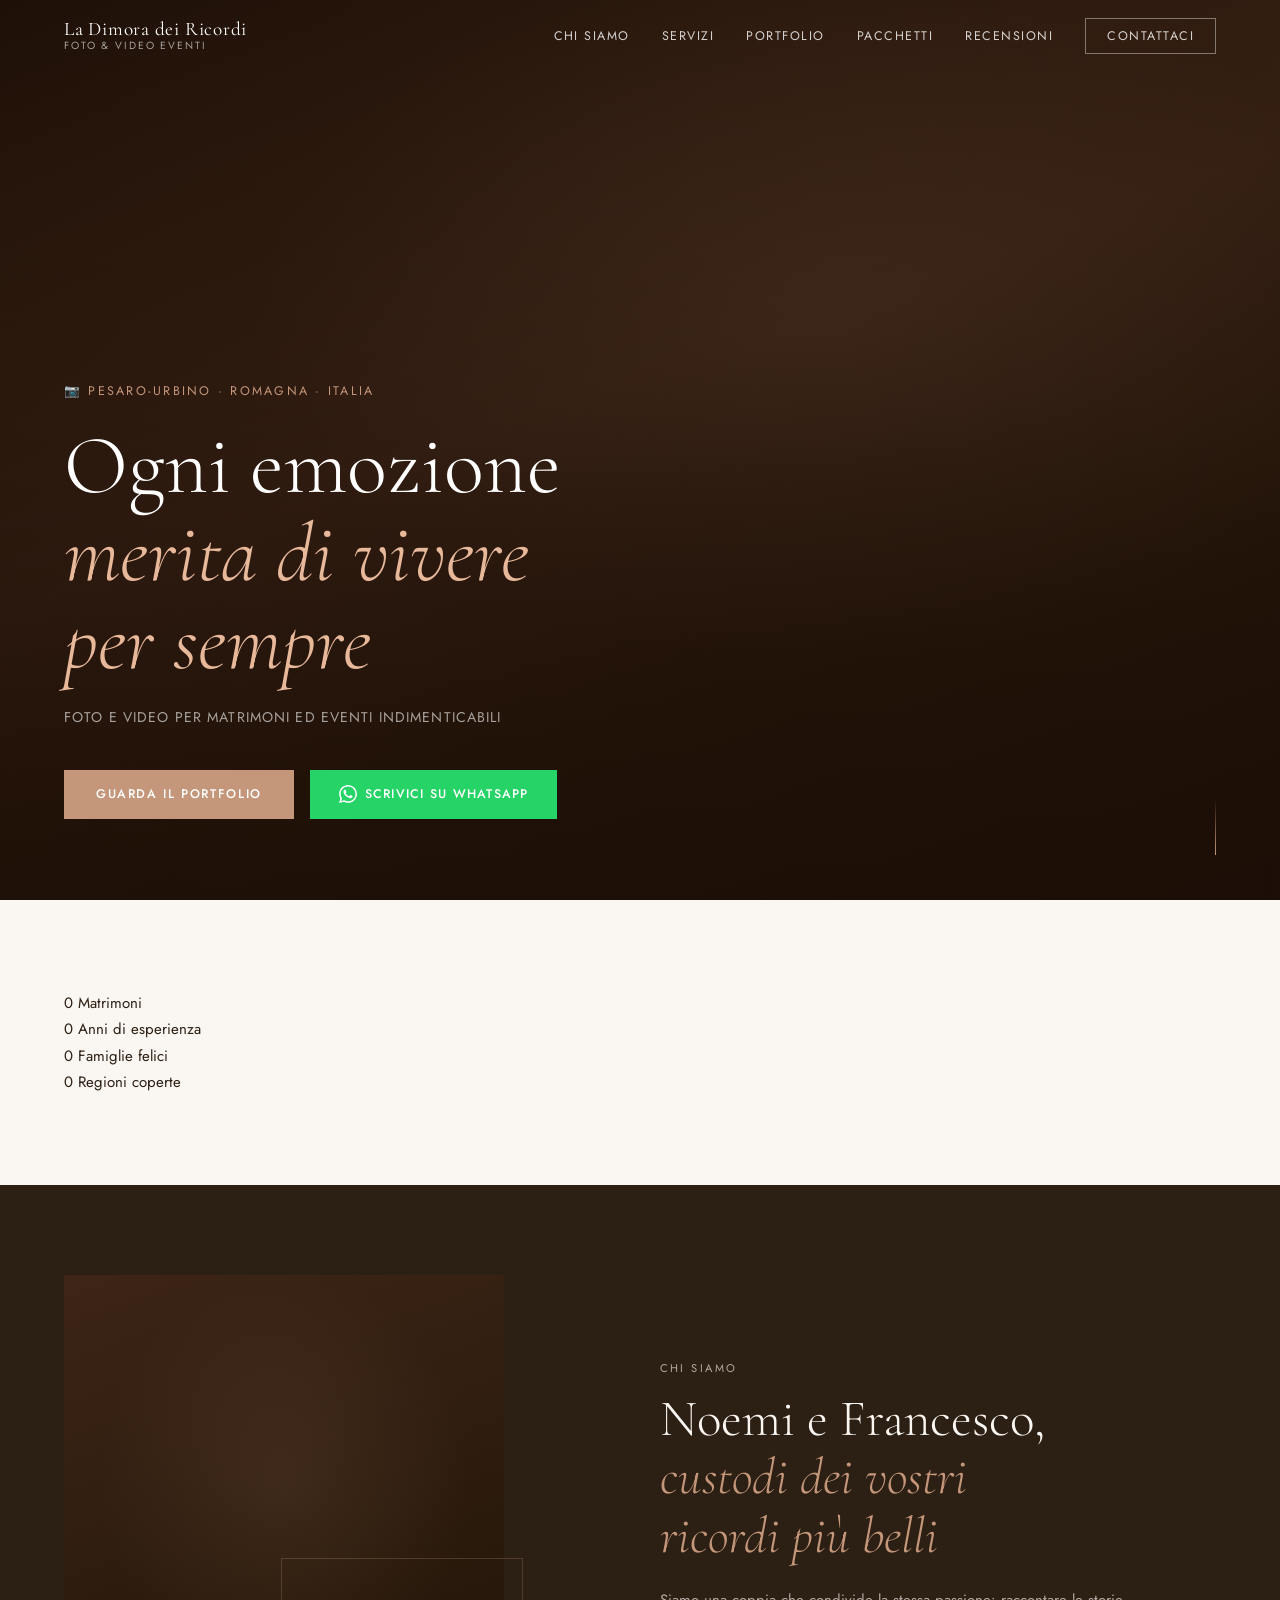
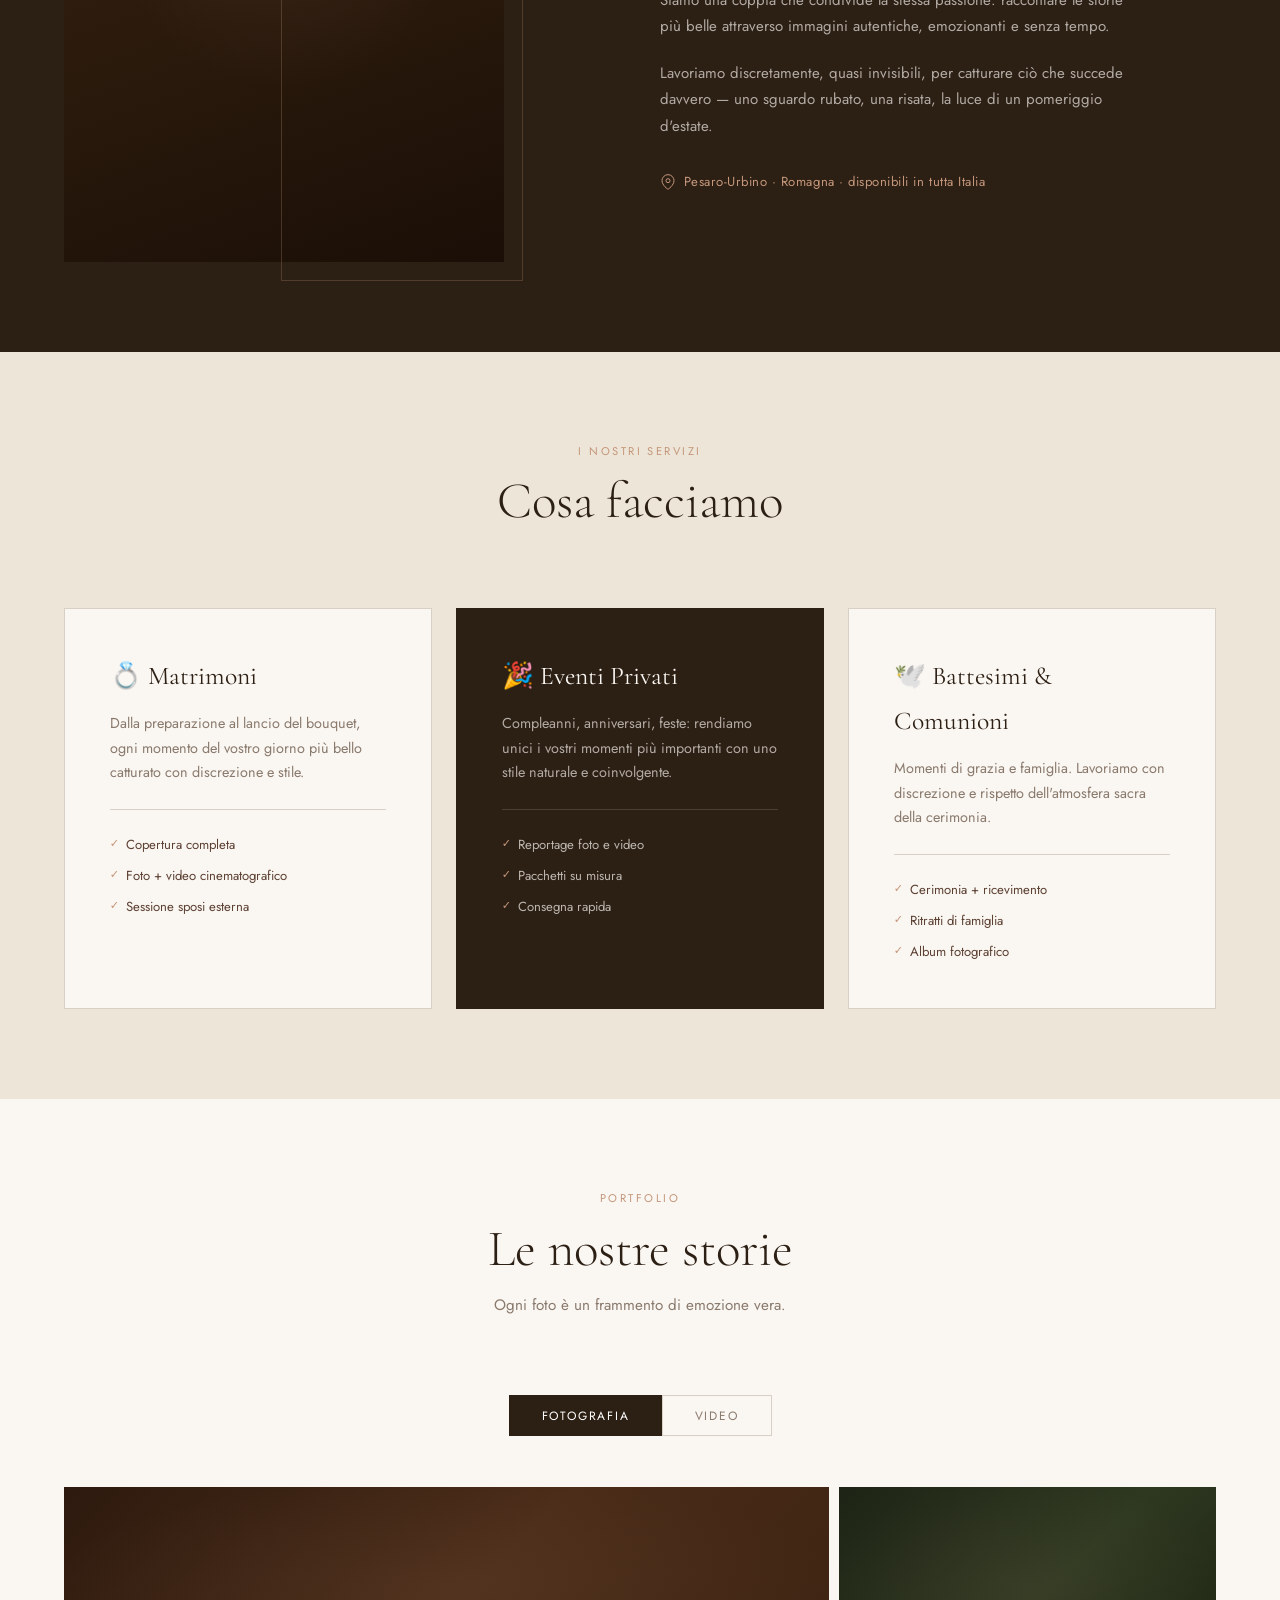
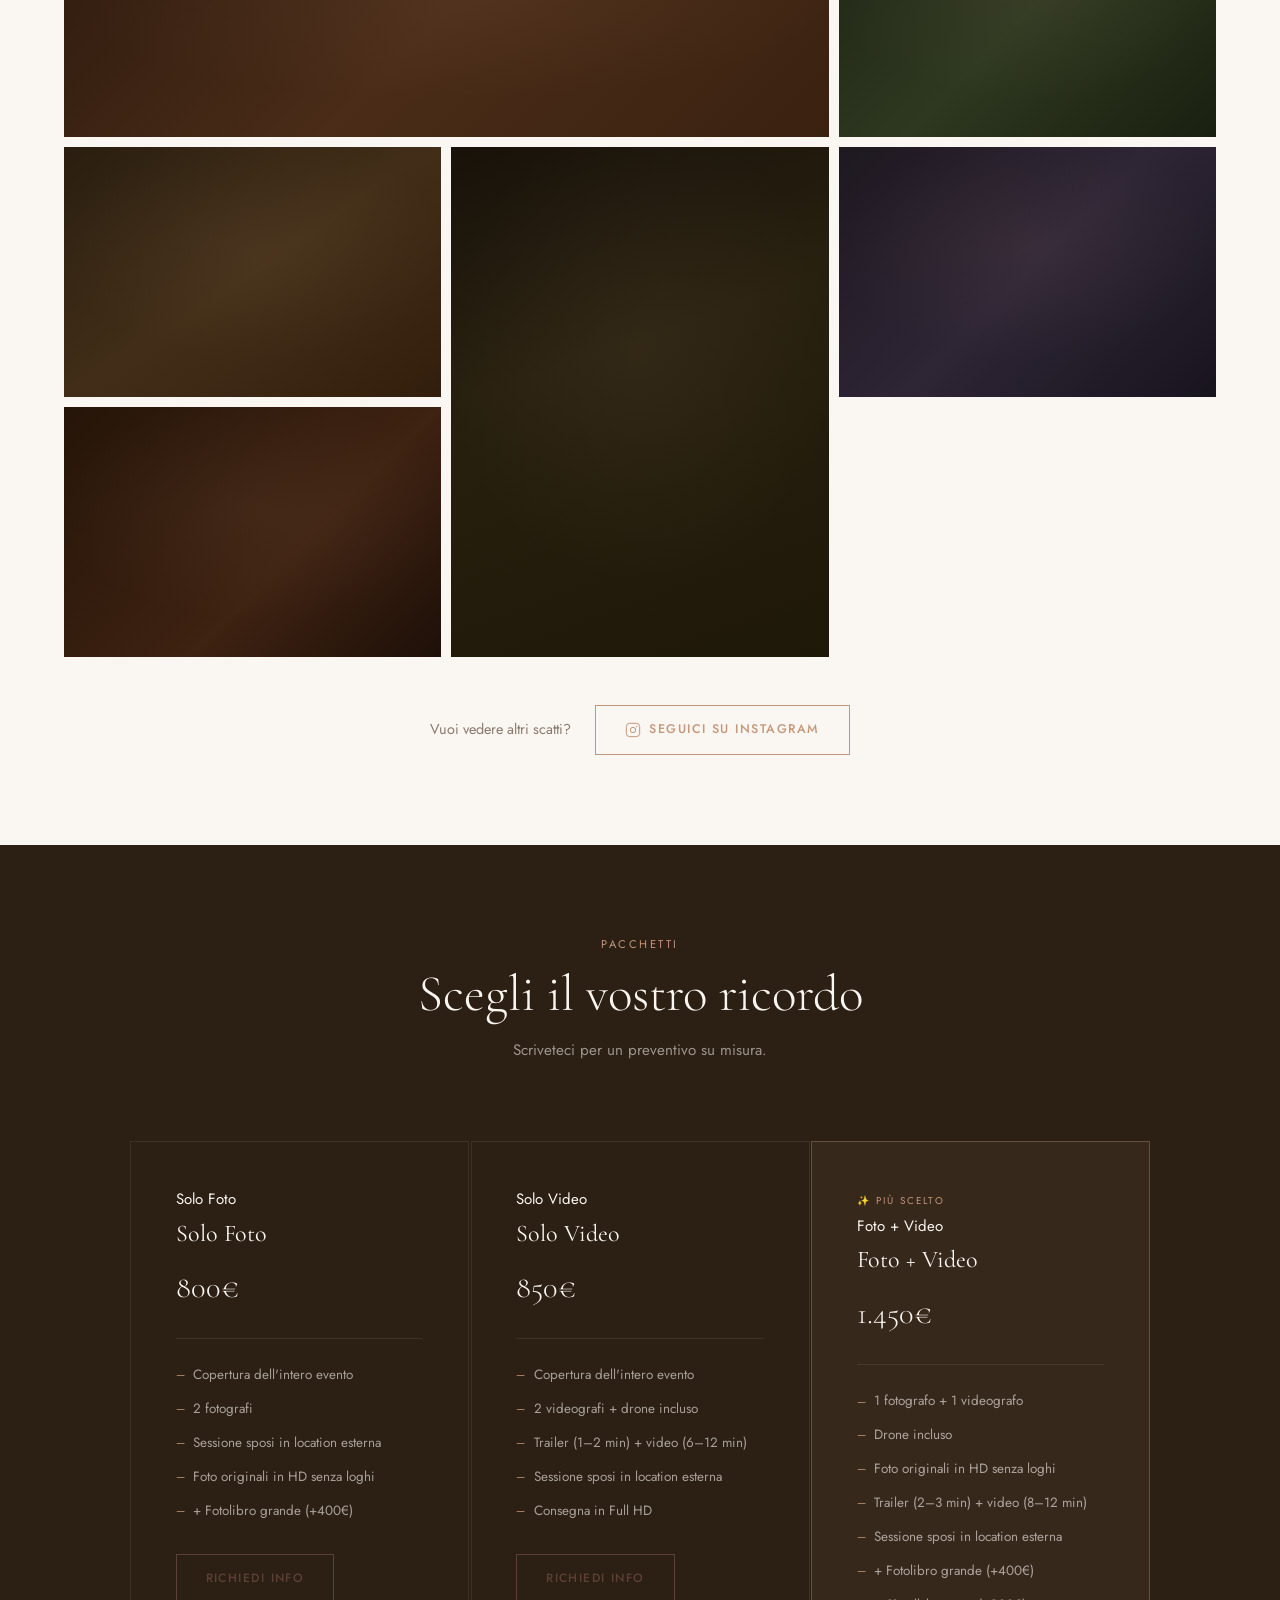
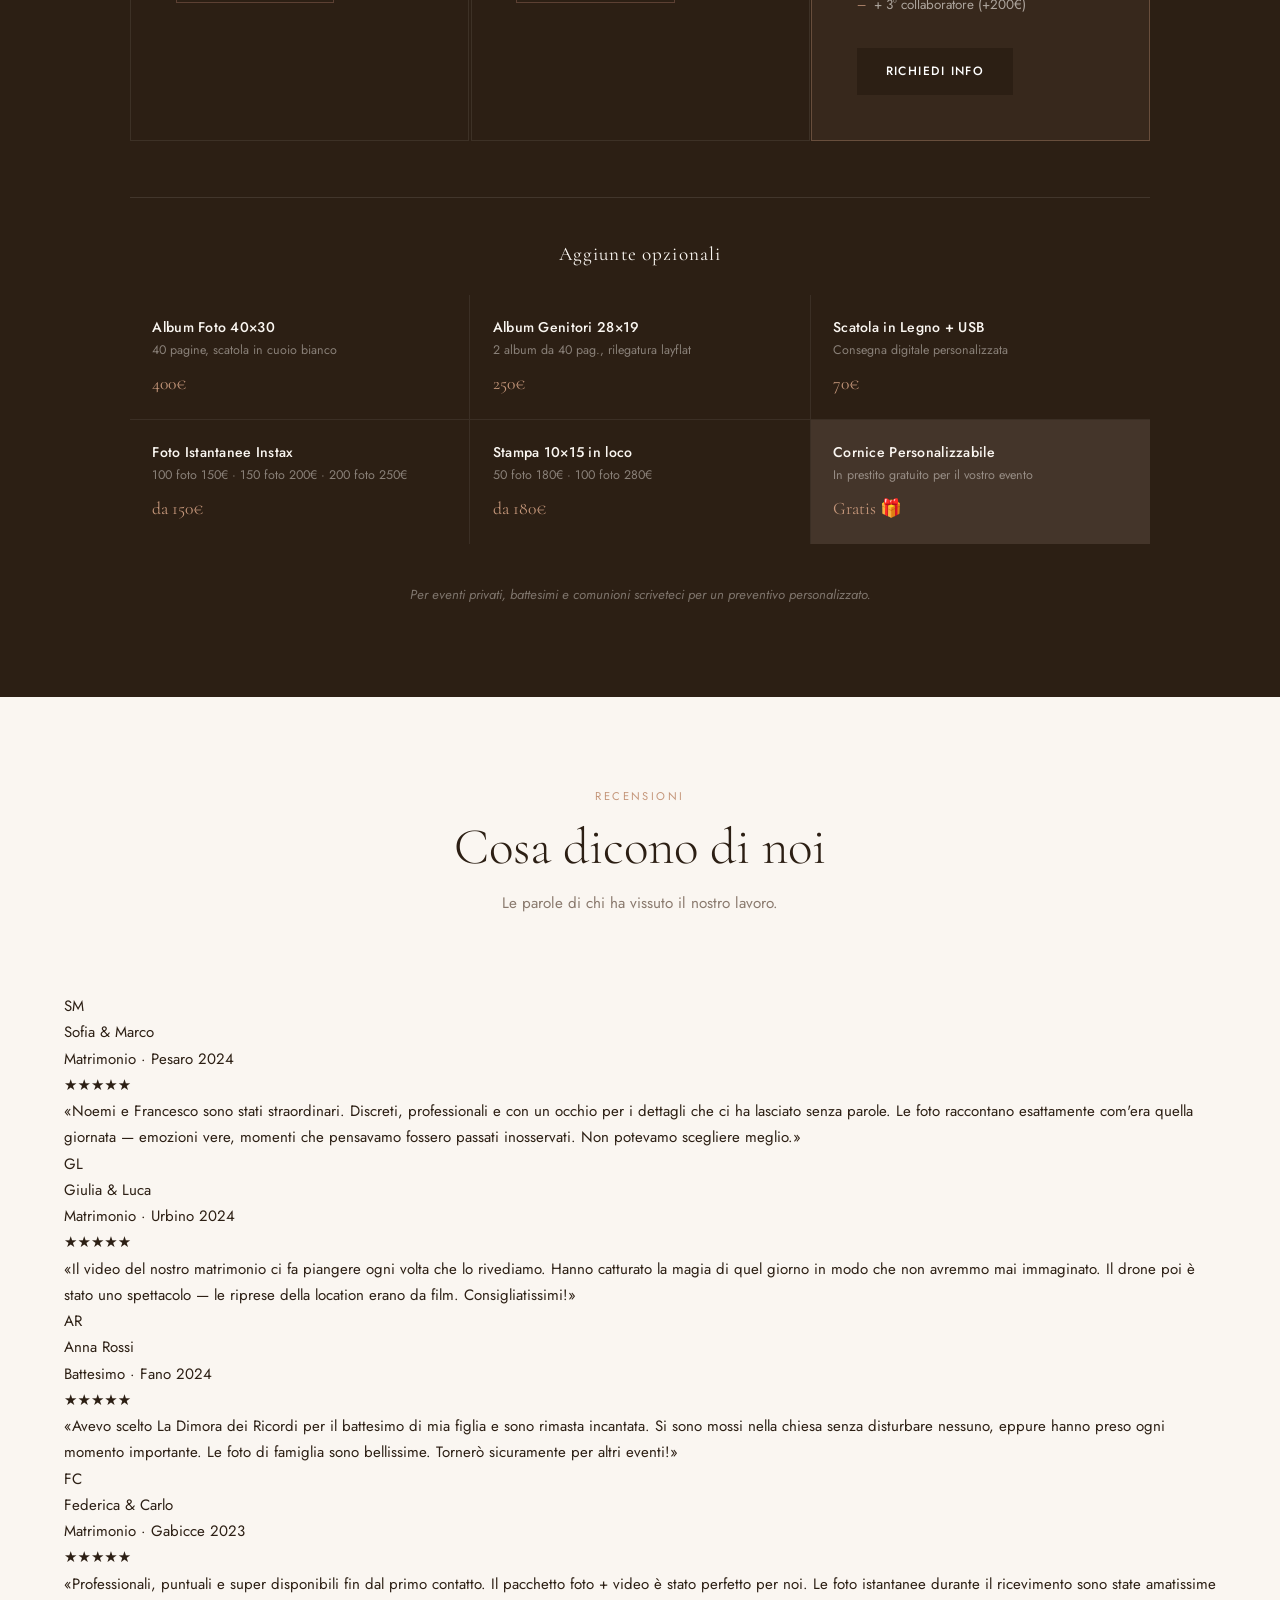
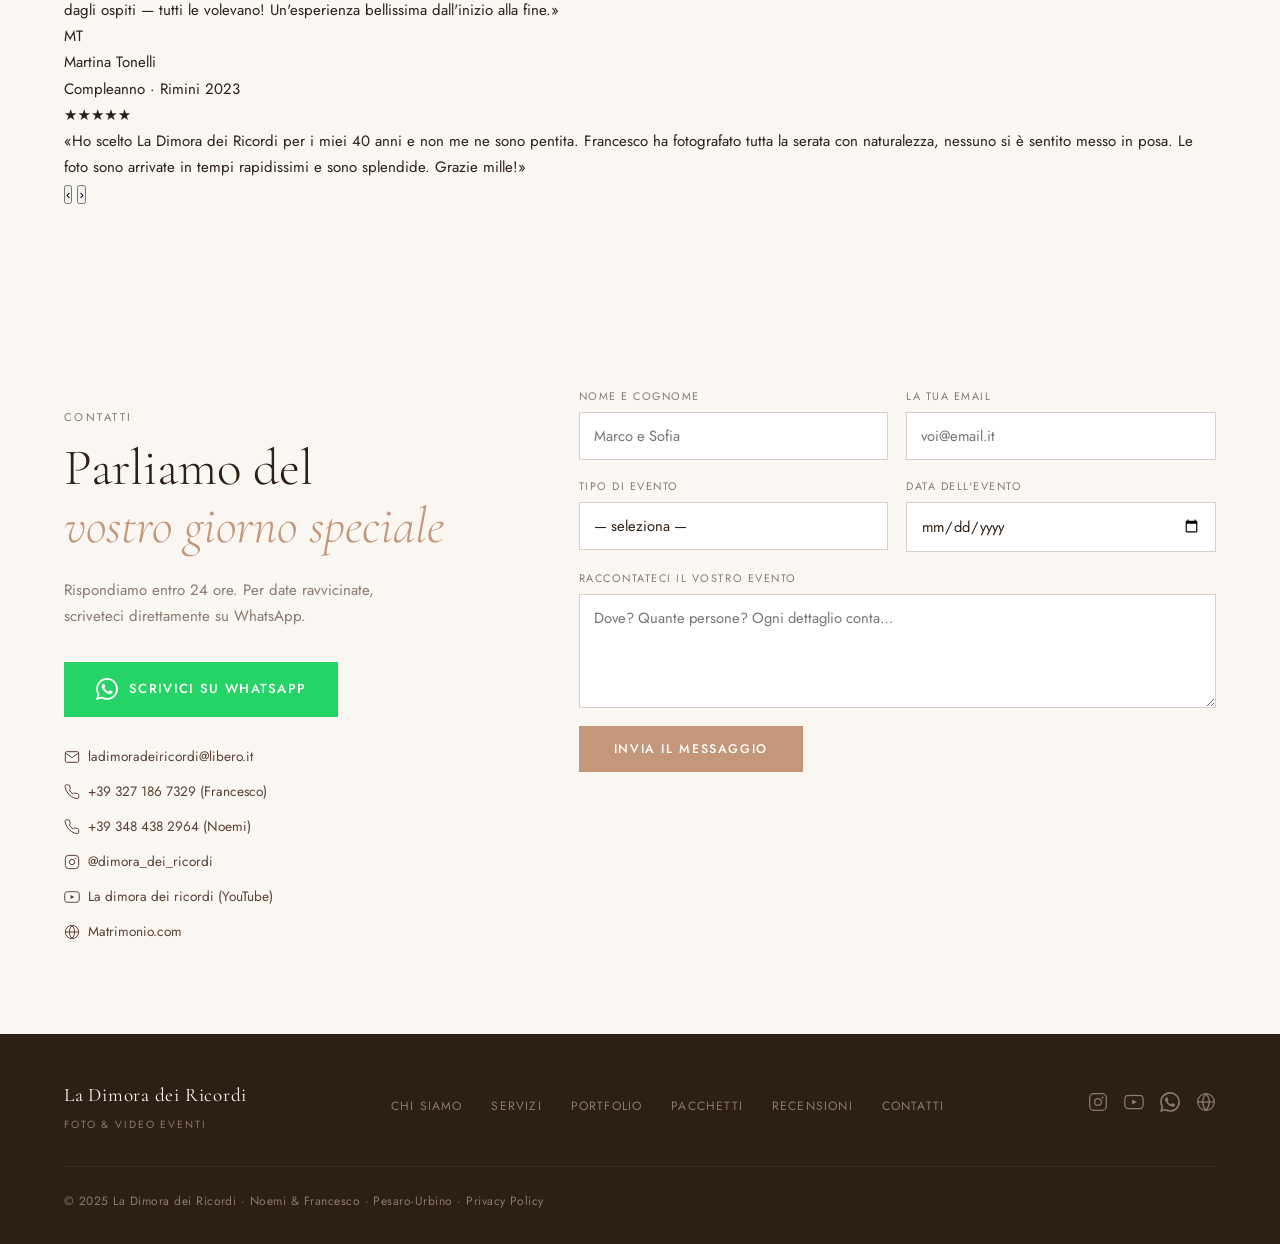
==== commit de4e92e7: "Update print statement from 'Hello' to 'Goodbye'" ====
--- a/index.html
+++ b/index.html
@@ -4,10 +4,7 @@
   <meta charset="UTF-8" />
   <meta name="viewport" content="width=device-width, initial-scale=1.0" />
   <title>La Dimora dei Ricordi — Foto & Video Matrimoni ed Eventi</title>
-  <meta name="description" content="Foto e video per matrimoni, eventi privati e cerimonie. Noemi e Francesco raccontano le vostre storie più belle. Pesaro-Urbino e Romagna." />
-  <meta property="og:title" content="La Dimora dei Ricordi — Foto & Video Eventi" />
-  <meta property="og:description" content="Foto e video per matrimoni ed eventi indimenticabili. Pesaro-Urbino e Romagna." />
-  <meta property="og:type" content="website" />
+  <meta name="description" content="Foto e video per matrimoni, eventi privati e cerimonie. Noemi e Francesco. Pesaro-Urbino e Romagna." />
   <link rel="preconnect" href="https://fonts.googleapis.com" />
   <link rel="preconnect" href="https://fonts.gstatic.com" crossorigin />
   <link href="https://fonts.googleapis.com/css2?family=Cormorant+Garamond:ital,wght@0,300;0,400;0,600;1,300;1,400;1,600&family=Jost:wght@300;400;500&display=swap" rel="stylesheet" />
@@ -15,159 +12,206 @@
 </head>
 <body>
 
-  <!-- NAV -->
-  <nav id="navbar">
-    <a href="#hero" class="nav-logo">
-      <span class="logo-main">La Dimora dei Ricordi</span>
-      <span class="logo-sub">Foto &amp; Video Eventi</span>
+<!-- CURSORE PERSONALIZZATO -->
+<div id="cursor"></div>
+<div id="cursor-follower"></div>
+
+<!-- NAV -->
+<nav id="navbar">
+  <a href="#hero" class="nav-logo">
+    <span class="logo-main">La Dimora dei Ricordi</span>
+    <span class="logo-sub">Foto &amp; Video Eventi</span>
+  </a>
+  <button class="nav-toggle" aria-label="Apri menu" onclick="toggleMenu()">
+    <span></span><span></span><span></span>
+  </button>
+  <ul class="nav-links" id="navLinks">
+    <li><a href="#about" onclick="closeMenu()">Chi siamo</a></li>
+    <li><a href="#servizi" onclick="closeMenu()">Servizi</a></li>
+    <li><a href="#portfolio" onclick="closeMenu()">Portfolio</a></li>
+    <li><a href="#pacchetti" onclick="closeMenu()">Pacchetti</a></li>
+    <li><a href="#recensioni" onclick="closeMenu()">Recensioni</a></li>
+    <li><a href="#contatti" onclick="closeMenu()" class="nav-cta">Contattaci</a></li>
+  </ul>
+</nav>
+
+<!-- HERO -->
+<section id="hero">
+  <div class="hero-bg" id="heroBg">
+    <div class="hero-photo"></div>
+    <div class="hero-overlay"></div>
+  </div>
+  <div class="hero-content" data-parallax="0.3">
+    <p class="hero-eyebrow">📷 Pesaro-Urbino · Romagna · Italia</p>
+    <h1 class="hero-title">Ogni emozione<br /><em>merita di vivere<br />per sempre</em></h1>
+    <p class="hero-sub">Foto e video per matrimoni ed eventi indimenticabili</p>
+    <div class="hero-btns">
+      <a href="#portfolio" class="btn-primary">Guarda il portfolio</a>
+      <a href="https://wa.me/393271867329?text=Ciao!%20Ho%20visto%20il%20vostro%20sito%20e%20vorrei%20avere%20informazioni." target="_blank" rel="noopener" class="btn-whatsapp">
+        <svg width="18" height="18" viewBox="0 0 24 24" fill="currentColor"><path d="M17.472 14.382c-.297-.149-1.758-.867-2.03-.967-.273-.099-.471-.148-.67.15-.197.297-.767.966-.94 1.164-.173.199-.347.223-.644.075-.297-.15-1.255-.463-2.39-1.475-.883-.788-1.48-1.761-1.653-2.059-.173-.297-.018-.458.13-.606.134-.133.298-.347.446-.52.149-.174.198-.298.298-.497.099-.198.05-.371-.025-.52-.075-.149-.669-1.612-.916-2.207-.242-.579-.487-.5-.669-.51-.173-.008-.371-.01-.57-.01-.198 0-.52.074-.792.372-.272.297-1.04 1.016-1.04 2.479 0 1.462 1.065 2.875 1.213 3.074.149.198 2.096 3.2 5.077 4.487.709.306 1.262.489 1.694.625.712.227 1.36.195 1.871.118.571-.085 1.758-.719 2.006-1.413.248-.694.248-1.289.173-1.413-.074-.124-.272-.198-.57-.347m-5.421 7.403h-.004a9.87 9.87 0 01-5.031-1.378l-.361-.214-3.741.982.998-3.648-.235-.374a9.86 9.86 0 01-1.51-5.26c.001-5.45 4.436-9.884 9.888-9.884 2.64 0 5.122 1.03 6.988 2.898a9.825 9.825 0 012.893 6.994c-.003 5.45-4.437 9.884-9.885 9.884m8.413-18.297A11.815 11.815 0 0012.05 0C5.495 0 .16 5.335.157 11.892c0 2.096.547 4.142 1.588 5.945L.057 24l6.305-1.654a11.882 11.882 0 005.683 1.448h.005c6.554 0 11.89-5.335 11.893-11.893a11.821 11.821 0 00-3.48-8.413z"/></svg>
+        Scrivici su WhatsApp
+      </a>
+    </div>
+  </div>
+  <a href="#about" class="hero-scroll" aria-label="Scorri in basso">
+    <span class="scroll-line"></span>
+  </a>
+</section>
+
+<!-- NUMERI ANIMATI -->
+<section id="numeri">
+  <div class="numeri-grid">
+    <div class="numero-item">
+      <span class="numero-val" data-target="150">0</span>
+      <span class="numero-label">Matrimoni</span>
+    </div>
+    <div class="numero-sep"></div>
+    <div class="numero-item">
+      <span class="numero-val" data-target="8">0</span>
+      <span class="numero-label">Anni di esperienza</span>
+    </div>
+    <div class="numero-sep"></div>
+    <div class="numero-item">
+      <span class="numero-val" data-target="300">0</span>
+      <span class="numero-label">Famiglie felici</span>
+    </div>
+    <div class="numero-sep"></div>
+    <div class="numero-item">
+      <span class="numero-val" data-target="5">0</span>
+      <span class="numero-label">Regioni coperte</span>
+    </div>
+  </div>
+</section>
+
+<!-- ABOUT -->
+<section id="about">
+  <div class="about-inner">
+    <div class="about-photo-wrap">
+      <div class="about-photo"></div>
+      <div class="about-frame"></div>
+    </div>
+    <div class="about-text">
+      <p class="eyebrow">Chi siamo</p>
+      <h2>Noemi e Francesco,<br /><em>custodi dei vostri<br />ricordi più belli</em></h2>
+      <p>Siamo una coppia che condivide la stessa passione: raccontare le storie più belle attraverso immagini autentiche, emozionanti e senza tempo.</p>
+      <p>Lavoriamo discretamente, quasi invisibili, per catturare ciò che succede davvero — uno sguardo rubato, una risata, la luce di un pomeriggio d'estate.</p>
+      <div class="about-zone">
+        <svg width="16" height="16" viewBox="0 0 24 24" fill="none" stroke="currentColor" stroke-width="1.5"><path d="M21 10c0 7-9 13-9 13s-9-6-9-13a9 9 0 0 1 18 0z"/><circle cx="12" cy="10" r="3"/></svg>
+        <span>Pesaro-Urbino · Romagna · disponibili in tutta Italia</span>
+      </div>
+    </div>
+  </div>
+</section>
+
+<!-- SERVIZI -->
+<section id="servizi">
+  <div class="section-header">
+    <p class="eyebrow">I nostri servizi</p>
+    <h2>Cosa facciamo</h2>
+  </div>
+  <div class="servizi-grid">
+    <div class="servizio-card">
+      <div class="servizio-img si1"></div>
+      <div class="servizio-body">
+        <h3>💍 Matrimoni</h3>
+        <p>Dalla preparazione al lancio del bouquet, ogni momento del vostro giorno più bello catturato con discrezione e stile.</p>
+        <ul><li>Copertura completa</li><li>Foto + video cinematografico</li><li>Sessione sposi esterna</li></ul>
+      </div>
+    </div>
+    <div class="servizio-card featured">
+      <div class="servizio-img si2"></div>
+      <div class="servizio-body">
+        <h3>🎉 Eventi Privati</h3>
+        <p>Compleanni, anniversari, feste: rendiamo unici i vostri momenti più importanti con uno stile naturale e coinvolgente.</p>
+        <ul><li>Reportage foto e video</li><li>Pacchetti su misura</li><li>Consegna rapida</li></ul>
+      </div>
+    </div>
+    <div class="servizio-card">
+      <div class="servizio-img si3"></div>
+      <div class="servizio-body">
+        <h3>🕊️ Battesimi &amp; Comunioni</h3>
+        <p>Momenti di grazia e famiglia. Lavoriamo con discrezione e rispetto dell'atmosfera sacra della cerimonia.</p>
+        <ul><li>Cerimonia + ricevimento</li><li>Ritratti di famiglia</li><li>Album fotografico</li></ul>
+      </div>
+    </div>
+  </div>
+</section>
+
+<!-- PORTFOLIO -->
+<section id="portfolio">
+  <div class="section-header">
+    <p class="eyebrow">Portfolio</p>
+    <h2>Le nostre storie</h2>
+    <p class="section-desc">Ogni foto è un frammento di emozione vera.</p>
+  </div>
+  <div class="port-tabs">
+    <button class="ptab active" onclick="filterPort('foto', this)">Fotografia</button>
+    <button class="ptab" onclick="filterPort('video', this)">Video</button>
+  </div>
+  <div class="port-grid" id="portGrid">
+    <div class="pi wide foto"><div class="pimg pf1"></div><div class="pcap"><span>Matrimonio · Pesaro</span><span>2024</span></div></div>
+    <div class="pi foto"><div class="pimg pf2"></div><div class="pcap"><span>Evento · Rimini</span><span>2024</span></div></div>
+    <div class="pi foto"><div class="pimg pf3"></div><div class="pcap"><span>Matrimonio · Urbino</span><span>2024</span></div></div>
+    <div class="pi tall foto"><div class="pimg pf4"></div><div class="pcap"><span>Battesimo · Fano</span><span>2023</span></div></div>
+    <div class="pi foto"><div class="pimg pf5"></div><div class="pcap"><span>Matrimonio · Gabicce</span><span>2023</span></div></div>
+    <div class="pi foto"><div class="pimg pf6"></div><div class="pcap"><span>Comunione · Cesena</span><span>2023</span></div></div>
+    <!-- VIDEO YOUTUBE
+         Sostituisci YOUTUBE_ID con l'ID del video (es. dQw4w9WgXcQ)
+         L'ID è la parte dopo ?v= nell'URL di YouTube -->
+    <div class="pi wide video hidden" data-cat="video">
+      <div class="yt-wrap">
+        <iframe src="https://www.youtube.com/embed/YOUTUBE_ID_1?rel=0&modestbranding=1"
+          title="Matrimonio · Pesaro 2024" frameborder="0"
+          allow="accelerometer; autoplay; clipboard-write; encrypted-media; gyroscope; picture-in-picture"
+          allowfullscreen loading="lazy"></iframe>
+      </div>
+      <div class="pcap"><span>Matrimonio · Pesaro</span><span>2024</span></div>
+    </div>
+    <div class="pi video hidden" data-cat="video">
+      <div class="yt-wrap">
+        <iframe src="https://www.youtube.com/embed/YOUTUBE_ID_2?rel=0&modestbranding=1"
+          title="Evento · Rimini 2024" frameborder="0"
+          allow="accelerometer; autoplay; clipboard-write; encrypted-media; gyroscope; picture-in-picture"
+          allowfullscreen loading="lazy"></iframe>
+      </div>
+      <div class="pcap"><span>Evento · Rimini</span><span>2024</span></div>
+    </div>
+    <div class="pi video hidden" data-cat="video">
+      <div class="yt-wrap">
+        <iframe src="https://www.youtube.com/embed/YOUTUBE_ID_3?rel=0&modestbranding=1"
+          title="Matrimonio · Urbino 2023" frameborder="0"
+          allow="accelerometer; autoplay; clipboard-write; encrypted-media; gyroscope; picture-in-picture"
+          allowfullscreen loading="lazy"></iframe>
+      </div>
+      <div class="pcap"><span>Matrimonio · Urbino</span><span>2023</span></div>
+    </div>
+  </div>
+  <div class="port-cta">
+    <p>Vuoi vedere altri scatti?</p>
+    <a href="https://www.instagram.com/dimora_dei_ricordi" target="_blank" rel="noopener" class="btn-outline">
+      <svg width="16" height="16" viewBox="0 0 24 24" fill="none" stroke="currentColor" stroke-width="1.5"><rect x="2" y="2" width="20" height="20" rx="5"/><circle cx="12" cy="12" r="4"/><circle cx="17.5" cy="6.5" r="0.5" fill="currentColor"/></svg>
+      Seguici su Instagram
     </a>
-    <button class="nav-toggle" aria-label="Apri menu" onclick="toggleMenu()">
-      <span></span><span></span><span></span>
-    </button>
-    <ul class="nav-links" id="navLinks">
-      <li><a href="#about" onclick="closeMenu()">Chi siamo</a></li>
-      <li><a href="#servizi" onclick="closeMenu()">Servizi</a></li>
-      <li><a href="#portfolio" onclick="closeMenu()">Portfolio</a></li>
-      <li><a href="#pacchetti" onclick="closeMenu()">Pacchetti</a></li>
-      <li><a href="#contatti" onclick="closeMenu()" class="nav-cta">Contattaci</a></li>
-    </ul>
-  </nav>
-
-  <!-- HERO -->
-  <section id="hero">
-    <div class="hero-bg">
-      <div class="hero-photo"></div>
-      <div class="hero-overlay"></div>
-    </div>
-    <div class="hero-content">
-      <p class="hero-eyebrow">📷 Pesaro-Urbino · Romagna · Italia</p>
-      <h1 class="hero-title">Ogni emozione<br /><em>merita di vivere<br />per sempre</em></h1>
-      <p class="hero-sub">Foto e video per matrimoni ed eventi indimenticabili</p>
-      <div class="hero-btns">
-        <a href="#portfolio" class="btn-primary">Guarda il portfolio</a>
-        <a href="https://wa.me/393271867329?text=Ciao!%20Ho%20visto%20il%20vostro%20sito%20e%20vorrei%20avere%20informazioni." target="_blank" rel="noopener" class="btn-whatsapp">
-          <svg width="18" height="18" viewBox="0 0 24 24" fill="currentColor"><path d="M17.472 14.382c-.297-.149-1.758-.867-2.03-.967-.273-.099-.471-.148-.67.15-.197.297-.767.966-.94 1.164-.173.199-.347.223-.644.075-.297-.15-1.255-.463-2.39-1.475-.883-.788-1.48-1.761-1.653-2.059-.173-.297-.018-.458.13-.606.134-.133.298-.347.446-.52.149-.174.198-.298.298-.497.099-.198.05-.371-.025-.52-.075-.149-.669-1.612-.916-2.207-.242-.579-.487-.5-.669-.51-.173-.008-.371-.01-.57-.01-.198 0-.52.074-.792.372-.272.297-1.04 1.016-1.04 2.479 0 1.462 1.065 2.875 1.213 3.074.149.198 2.096 3.2 5.077 4.487.709.306 1.262.489 1.694.625.712.227 1.36.195 1.871.118.571-.085 1.758-.719 2.006-1.413.248-.694.248-1.289.173-1.413-.074-.124-.272-.198-.57-.347m-5.421 7.403h-.004a9.87 9.87 0 01-5.031-1.378l-.361-.214-3.741.982.998-3.648-.235-.374a9.86 9.86 0 01-1.51-5.26c.001-5.45 4.436-9.884 9.888-9.884 2.64 0 5.122 1.03 6.988 2.898a9.825 9.825 0 012.893 6.994c-.003 5.45-4.437 9.884-9.885 9.884m8.413-18.297A11.815 11.815 0 0012.05 0C5.495 0 .16 5.335.157 11.892c0 2.096.547 4.142 1.588 5.945L.057 24l6.305-1.654a11.882 11.882 0 005.683 1.448h.005c6.554 0 11.89-5.335 11.893-11.893a11.821 11.821 0 00-3.48-8.413z"/></svg>
-          Scrivici su WhatsApp
-        </a>
-      </div>
-    </div>
-    <a href="#about" class="hero-scroll" aria-label="Scorri in basso">
-      <span class="scroll-line"></span>
-    </a>
-  </section>
-
-  <!-- ABOUT -->
-  <section id="about">
-    <div class="about-inner">
-      <div class="about-photo-wrap">
-        <div class="about-photo"></div>
-        <div class="about-frame"></div>
-      </div>
-      <div class="about-text">
-        <p class="eyebrow">Chi siamo</p>
-        <h2>Noemi e Francesco,<br /><em>custodi dei vostri<br />ricordi più belli</em></h2>
-        <p>Siamo una coppia che condivide la stessa passione: raccontare le storie più belle attraverso immagini autentiche, emozionanti e senza tempo.</p>
-        <p>Lavoriamo discretamente, quasi invisibili, per catturare ciò che succede davvero — uno sguardo rubato, una risata, la luce di un pomeriggio d'estate. Ogni giorno che fotografiamo è unico, e lo trattiamo come tale.</p>
-        <div class="about-zone">
-          <svg width="16" height="16" viewBox="0 0 24 24" fill="none" stroke="currentColor" stroke-width="1.5"><path d="M21 10c0 7-9 13-9 13s-9-6-9-13a9 9 0 0 1 18 0z"/><circle cx="12" cy="10" r="3"/></svg>
-          <span>Pesaro-Urbino · Romagna · disponibili in tutta Italia</span>
-        </div>
-      </div>
-    </div>
-  </section>
-
-  <!-- SERVIZI -->
-  <section id="servizi">
-    <div class="section-header">
-      <p class="eyebrow">I nostri servizi</p>
-      <h2>Cosa facciamo</h2>
-    </div>
-    <div class="servizi-grid">
-
-      <div class="servizio-card">
-        <div class="servizio-icon">💍</div>
-        <h3>Matrimoni</h3>
-        <p>Riprese e shooting fotografici per catturare ogni istante speciale del vostro giorno più bello. Dalla preparazione al lancio del bouquet, non perdiamo nulla.</p>
-        <ul>
-          <li>Copertura completa della giornata</li>
-          <li>Fotografia + video cinematografico</li>
-          <li>Gallery online privata</li>
-        </ul>
-      </div>
-
-      <div class="servizio-card featured">
-        <div class="servizio-icon">🎉</div>
-        <h3>Eventi Privati</h3>
-        <p>Compleanni, anniversari, feste: rendiamo unici i vostri momenti più importanti con uno stile naturale e coinvolgente.</p>
-        <ul>
-          <li>Reportage foto e video</li>
-          <li>Pacchetti su misura</li>
-          <li>Consegna rapida</li>
-        </ul>
-      </div>
-
-      <div class="servizio-card">
-        <div class="servizio-icon">🕊️</div>
-        <h3>Battesimi &amp; Comunioni</h3>
-        <p>Momenti di grazia e famiglia che meritano di essere ricordati con cura. Discrezione e rispetto dell'atmosfera sacra della cerimonia.</p>
-        <ul>
-          <li>Cerimonia in chiesa + ricevimento</li>
-          <li>Ritratti di famiglia</li>
-          <li>Album fotografico incluso</li>
-        </ul>
-      </div>
-
-    </div>
-  </section>
-
-  <!-- PORTFOLIO -->
-  <section id="portfolio">
-    <div class="section-header">
-      <p class="eyebrow">Portfolio</p>
-      <h2>Le nostre storie</h2>
-      <p class="section-desc">Ogni foto è un frammento di emozione vera.</p>
-    </div>
-
-    <div class="port-tabs">
-      <button class="ptab active" onclick="filterPort('foto', this)">Fotografia</button>
-      <button class="ptab" onclick="filterPort('video', this)">Video</button>
-    </div>
-
-    <div class="port-grid" id="portGrid">
-      <!-- FOTO -->
-      <div class="pi wide foto"><div class="pimg pf1"></div><div class="pcap"><span>Matrimonio · Pesaro</span><span>2024</span></div></div>
-      <div class="pi foto"><div class="pimg pf2"></div><div class="pcap"><span>Evento · Rimini</span><span>2024</span></div></div>
-      <div class="pi foto"><div class="pimg pf3"></div><div class="pcap"><span>Matrimonio · Urbino</span><span>2024</span></div></div>
-      <div class="pi tall foto"><div class="pimg pf4"></div><div class="pcap"><span>Battesimo · Fano</span><span>2023</span></div></div>
-      <div class="pi foto"><div class="pimg pf5"></div><div class="pcap"><span>Matrimonio · Gabicce</span><span>2023</span></div></div>
-      <div class="pi foto"><div class="pimg pf6"></div><div class="pcap"><span>Comunione · Cesena</span><span>2023</span></div></div>
-      <!-- VIDEO -->
-      <div class="pi wide video hidden"><div class="pimg pv1 vthumb"><div class="play">▶</div><span class="vlabel">Film completo · 4:12</span></div><div class="pcap"><span>Matrimonio · Pesaro</span><span>2024</span></div></div>
-      <div class="pi video hidden"><div class="pimg pv2 vthumb"><div class="play">▶</div><span class="vlabel">Highlight · 2:30</span></div><div class="pcap"><span>Evento · Rimini</span><span>2024</span></div></div>
-      <div class="pi video hidden"><div class="pimg pv3 vthumb"><div class="play">▶</div><span class="vlabel">Teaser · 1:50</span></div><div class="pcap"><span>Matrimonio · Urbino</span><span>2023</span></div></div>
-    </div>
-
-    <div class="port-cta">
-      <p>Vuoi vedere altri scatti?</p>
-      <a href="https://www.instagram.com/dimora_dei_ricordi" target="_blank" rel="noopener" class="btn-outline">
-        <svg width="16" height="16" viewBox="0 0 24 24" fill="none" stroke="currentColor" stroke-width="1.5"><rect x="2" y="2" width="20" height="20" rx="5"/><circle cx="12" cy="12" r="4"/><circle cx="17.5" cy="6.5" r="0.5" fill="currentColor"/></svg>
-        Seguici su Instagram
-      </a>
-    </div>
-  </section>
-
-  <!-- PACCHETTI -->
-  <section id="pacchetti">
-    <div class="section-header">
-      <p class="eyebrow">Pacchetti</p>
-      <h2>Scegli il vostro ricordo</h2>
-      <p class="section-desc">Prezzi per matrimoni ed eventi. Scriveteci per un preventivo su misura.</p>
-    </div>
-
-    <div class="pack-grid">
-
-      <div class="pack-card">
-        <div class="pack-icon">📷</div>
+  </div>
+</section>
+
+<!-- PACCHETTI -->
+<section id="pacchetti">
+  <div class="section-header">
+    <p class="eyebrow">Pacchetti</p>
+    <h2>Scegli il vostro ricordo</h2>
+    <p class="section-desc">Scriveteci per un preventivo su misura.</p>
+  </div>
+
+  <div class="pack-grid">
+
+    <div class="pack-card">
+      <div class="pack-img pack-img-foto">
+        <div class="pack-img-overlay">
+          <span class="pack-img-label">Solo Foto</span>
+        </div>
+      </div>
+      <div class="pack-body">
         <p class="pack-name">Solo Foto</p>
         <p class="pack-price"><strong>800€</strong></p>
         <ul class="pack-features">
@@ -175,13 +219,19 @@
           <li>2 fotografi</li>
           <li>Sessione sposi in location esterna</li>
           <li>Foto originali in HD senza loghi</li>
-          <li>+ Fotolibro grande disponibile (+400€)</li>
+          <li>+ Fotolibro grande (+400€)</li>
         </ul>
         <a href="#contatti" class="btn-outline-dark">Richiedi info</a>
       </div>
-
-      <div class="pack-card">
-        <div class="pack-icon">🎬</div>
+    </div>
+
+    <div class="pack-card">
+      <div class="pack-img pack-img-video">
+        <div class="pack-img-overlay">
+          <span class="pack-img-label">Solo Video</span>
+        </div>
+      </div>
+      <div class="pack-body">
         <p class="pack-name">Solo Video</p>
         <p class="pack-price"><strong>850€</strong></p>
         <ul class="pack-features">
@@ -193,10 +243,16 @@
         </ul>
         <a href="#contatti" class="btn-outline-dark">Richiedi info</a>
       </div>
-
-      <div class="pack-card featured">
-        <p class="pack-badge">Più scelto</p>
-        <div class="pack-icon">✨</div>
+    </div>
+
+    <div class="pack-card featured">
+      <div class="pack-badge-wrap"><span class="pack-badge">✨ Più scelto</span></div>
+      <div class="pack-img pack-img-combo">
+        <div class="pack-img-overlay">
+          <span class="pack-img-label">Foto + Video</span>
+        </div>
+      </div>
+      <div class="pack-body">
         <p class="pack-name">Foto + Video</p>
         <p class="pack-price"><strong>1.450€</strong></p>
         <ul class="pack-features">
@@ -205,168 +261,190 @@
           <li>Foto originali in HD senza loghi</li>
           <li>Trailer (2–3 min) + video (8–12 min)</li>
           <li>Sessione sposi in location esterna</li>
-          <li>Consegna foto e video in Full HD</li>
-          <li>+ Fotolibro grande disponibile (+400€)</li>
-          <li>+ 3° collaboratore disponibile (+200€)</li>
+          <li>+ Fotolibro grande (+400€)</li>
+          <li>+ 3° collaboratore (+200€)</li>
         </ul>
         <a href="#contatti" class="btn-primary-dark">Richiedi info</a>
       </div>
-
-    </div>
-
-    <!-- EXTRA -->
-    <div class="extras-wrap">
-      <p class="extras-title">Aggiunte opzionali</p>
-      <div class="extras-grid">
-        <div class="extra-item">
-          <span class="extra-name">Album Foto 40×30</span>
-          <span class="extra-desc">40 pagine, scatola in cuoio bianco</span>
-          <span class="extra-price">400€</span>
-        </div>
-        <div class="extra-item">
-          <span class="extra-name">Album Genitori 28×19</span>
-          <span class="extra-desc">2 album da 40 pag., rilegatura layflat</span>
-          <span class="extra-price">250€</span>
-        </div>
-        <div class="extra-item">
-          <span class="extra-name">Scatola in Legno + USB</span>
-          <span class="extra-desc">Consegna digitale personalizzata</span>
-          <span class="extra-price">70€</span>
-        </div>
-        <div class="extra-item">
-          <span class="extra-name">Foto Istantanee Instax</span>
-          <span class="extra-desc">100 foto 150€ · 150 foto 200€ · 200 foto 250€</span>
-          <span class="extra-price">da 150€</span>
-        </div>
-        <div class="extra-item">
-          <span class="extra-name">Stampa 10×15 in loco</span>
-          <span class="extra-desc">50 foto 180€ · 100 foto 280€</span>
-          <span class="extra-price">da 180€</span>
-        </div>
-        <div class="extra-item highlight">
-          <span class="extra-name">Cornice Personalizzabile</span>
-          <span class="extra-desc">In prestito gratuito per il vostro evento</span>
-          <span class="extra-price">Gratis 🎁</span>
-        </div>
-      </div>
-    </div>
-
-    <p class="pack-note">Per eventi privati, battesimi e comunioni scriveteci per un preventivo personalizzato.</p>
-  </section>
-
-  <!-- CONTATTI -->
-  <section id="contatti">
-    <div class="contact-inner">
-      <div class="contact-info">
-        <p class="eyebrow">Contatti</p>
-        <h2>Parliamo del<br /><em>vostro giorno speciale</em></h2>
-        <p>Rispondiamo entro 24 ore. Per date ravvicinate, scriveteci direttamente su WhatsApp.</p>
-
-        <a href="https://wa.me/393271867329?text=Ciao!%20Ho%20visto%20il%20vostro%20sito%20e%20vorrei%20avere%20informazioni." target="_blank" rel="noopener" class="whatsapp-big">
-          <svg width="22" height="22" viewBox="0 0 24 24" fill="currentColor"><path d="M17.472 14.382c-.297-.149-1.758-.867-2.03-.967-.273-.099-.471-.148-.67.15-.197.297-.767.966-.94 1.164-.173.199-.347.223-.644.075-.297-.15-1.255-.463-2.39-1.475-.883-.788-1.48-1.761-1.653-2.059-.173-.297-.018-.458.13-.606.134-.133.298-.347.446-.52.149-.174.198-.298.298-.497.099-.198.05-.371-.025-.52-.075-.149-.669-1.612-.916-2.207-.242-.579-.487-.5-.669-.51-.173-.008-.371-.01-.57-.01-.198 0-.52.074-.792.372-.272.297-1.04 1.016-1.04 2.479 0 1.462 1.065 2.875 1.213 3.074.149.198 2.096 3.2 5.077 4.487.709.306 1.262.489 1.694.625.712.227 1.36.195 1.871.118.571-.085 1.758-.719 2.006-1.413.248-.694.248-1.289.173-1.413-.074-.124-.272-.198-.57-.347m-5.421 7.403h-.004a9.87 9.87 0 01-5.031-1.378l-.361-.214-3.741.982.998-3.648-.235-.374a9.86 9.86 0 01-1.51-5.26c.001-5.45 4.436-9.884 9.888-9.884 2.64 0 5.122 1.03 6.988 2.898a9.825 9.825 0 012.893 6.994c-.003 5.45-4.437 9.884-9.885 9.884m8.413-18.297A11.815 11.815 0 0012.05 0C5.495 0 .16 5.335.157 11.892c0 2.096.547 4.142 1.588 5.945L.057 24l6.305-1.654a11.882 11.882 0 005.683 1.448h.005c6.554 0 11.89-5.335 11.893-11.893a11.821 11.821 0 00-3.48-8.413z"/></svg>
-          Scrivici su WhatsApp
-        </a>
-
-        <div class="contact-links">
-          <a href="mailto:ladimoradeiricordi@libero.it" class="clink">
-            <svg width="16" height="16" viewBox="0 0 24 24" fill="none" stroke="currentColor" stroke-width="1.5"><path d="M4 4h16c1.1 0 2 .9 2 2v12c0 1.1-.9 2-2 2H4c-1.1 0-2-.9-2-2V6c0-1.1.9-2 2-2z"/><polyline points="22,6 12,13 2,6"/></svg>
-            ladimoradeiricordi@libero.it
-          </a>
-          <a href="tel:+393271867329" class="clink">
-            <svg width="16" height="16" viewBox="0 0 24 24" fill="none" stroke="currentColor" stroke-width="1.5"><path d="M22 16.92v3a2 2 0 0 1-2.18 2 19.79 19.79 0 0 1-8.63-3.07A19.5 19.5 0 0 1 4.69 12 19.79 19.79 0 0 1 1.61 3.45 2 2 0 0 1 3.6 1.27h3a2 2 0 0 1 2 1.72c.127.96.361 1.903.7 2.81a2 2 0 0 1-.45 2.11L7.91 8.91a16 16 0 0 0 6.09 6.09l.91-.91a2 2 0 0 1 2.11-.45c.907.339 1.85.573 2.81.7A2 2 0 0 1 22 16.92z"/></svg>
-            +39 327 186 7329 (Francesco)
-          </a>
-          <a href="tel:+393484382964" class="clink">
-            <svg width="16" height="16" viewBox="0 0 24 24" fill="none" stroke="currentColor" stroke-width="1.5"><path d="M22 16.92v3a2 2 0 0 1-2.18 2 19.79 19.79 0 0 1-8.63-3.07A19.5 19.5 0 0 1 4.69 12 19.79 19.79 0 0 1 1.61 3.45 2 2 0 0 1 3.6 1.27h3a2 2 0 0 1 2 1.72c.127.96.361 1.903.7 2.81a2 2 0 0 1-.45 2.11L7.91 8.91a16 16 0 0 0 6.09 6.09l.91-.91a2 2 0 0 1 2.11-.45c.907.339 1.85.573 2.81.7A2 2 0 0 1 22 16.92z"/></svg>
-            +39 348 438 2964 (Noemi)
-          </a>
-          <a href="https://www.instagram.com/dimora_dei_ricordi" target="_blank" rel="noopener" class="clink">
-            <svg width="16" height="16" viewBox="0 0 24 24" fill="none" stroke="currentColor" stroke-width="1.5"><rect x="2" y="2" width="20" height="20" rx="5"/><circle cx="12" cy="12" r="4"/><circle cx="17.5" cy="6.5" r="0.5" fill="currentColor"/></svg>
-            @dimora_dei_ricordi
-          </a>
-          <a href="https://www.youtube.com/@ladimoradeiricordi" target="_blank" rel="noopener" class="clink">
-            <svg width="16" height="16" viewBox="0 0 24 24" fill="none" stroke="currentColor" stroke-width="1.5"><path d="M22.54 6.42a2.78 2.78 0 0 0-1.95-1.96C18.88 4 12 4 12 4s-6.88 0-8.59.46A2.78 2.78 0 0 0 1.46 6.42 29 29 0 0 0 1 12a29 29 0 0 0 .46 5.58 2.78 2.78 0 0 0 1.95 1.95C5.12 20 12 20 12 20s6.88 0 8.59-.47a2.78 2.78 0 0 0 1.95-1.95A29 29 0 0 0 23 12a29 29 0 0 0-.46-5.58z"/><polygon points="9.75 15.02 15.5 12 9.75 8.98 9.75 15.02" fill="currentColor" stroke="none"/></svg>
-            La dimora dei ricordi (YouTube)
-          </a>
-          <a href="https://www.matrimonio.com/fotografo-matrimonio/la-dimora-dei-ricordi--e366624" target="_blank" rel="noopener" class="clink">
-            <svg width="16" height="16" viewBox="0 0 24 24" fill="none" stroke="currentColor" stroke-width="1.5"><circle cx="12" cy="12" r="10"/><line x1="2" y1="12" x2="22" y2="12"/><path d="M12 2a15.3 15.3 0 0 1 4 10 15.3 15.3 0 0 1-4 10 15.3 15.3 0 0 1-4-10 15.3 15.3 0 0 1 4-10z"/></svg>
-            Matrimonio.com
-          </a>
-        </div>
-      </div>
-
-      <form class="contact-form" onsubmit="handleSubmit(event)">
-        <div class="frow">
-          <div class="fg">
-            <label for="nome">Nome e cognome</label>
-            <input type="text" id="nome" name="nome" placeholder="Marco e Sofia" required />
-          </div>
-          <div class="fg">
-            <label for="email">La tua email</label>
-            <!-- ✏️ IL FORM INVIA A QUESTA EMAIL — CAMBIALA CON LA TUA -->
-            <input type="email" id="email" name="email" placeholder="voi@email.it" required />
-          </div>
-        </div>
-        <div class="frow">
-          <div class="fg">
-            <label for="tipo">Tipo di evento</label>
-            <select id="tipo" name="tipo">
-              <option value="">— seleziona —</option>
-              <option>Matrimonio</option>
-              <option>Evento privato</option>
-              <option>Battesimo</option>
-              <option>Comunione</option>
-              <option>Altro</option>
-            </select>
-          </div>
-          <div class="fg">
-            <label for="data">Data dell'evento</label>
-            <input type="date" id="data" name="data" />
-          </div>
-        </div>
-        <div class="fg full">
-          <label for="messaggio">Raccontateci il vostro evento</label>
-          <textarea id="messaggio" name="messaggio" rows="4" placeholder="Dove? Quante persone? Ogni dettaglio ci aiuta a capire cosa fa al caso vostro…"></textarea>
-        </div>
-        <button type="submit" class="btn-submit">Invia il messaggio</button>
-        <p class="fsuccess hidden" id="fsuccess">✓ Messaggio inviato! Vi risponderemo entro 24 ore.</p>
-      </form>
-
-    </div>
-  </section>
-
-  <!-- FOOTER -->
-  <footer>
-    <div class="footer-inner">
-      <div class="footer-brand">
-        <p class="footer-logo">La Dimora dei Ricordi</p>
-        <p class="footer-tagline">Foto &amp; Video Eventi</p>
-      </div>
-      <nav class="footer-nav">
-        <a href="#about">Chi siamo</a>
-        <a href="#servizi">Servizi</a>
-        <a href="#portfolio">Portfolio</a>
-        <a href="#pacchetti">Pacchetti</a>
-        <a href="#contatti">Contatti</a>
-      </nav>
-      <div class="footer-social">
-        <a href="https://www.instagram.com/dimora_dei_ricordi" target="_blank" rel="noopener" aria-label="Instagram">
-          <svg width="20" height="20" viewBox="0 0 24 24" fill="none" stroke="currentColor" stroke-width="1.5"><rect x="2" y="2" width="20" height="20" rx="5"/><circle cx="12" cy="12" r="4"/><circle cx="17.5" cy="6.5" r="0.5" fill="currentColor"/></svg>
-        </a>
-        <a href="https://www.youtube.com/@ladimoradeiricordi" target="_blank" rel="noopener" aria-label="YouTube">
-          <svg width="20" height="20" viewBox="0 0 24 24" fill="none" stroke="currentColor" stroke-width="1.5"><path d="M22.54 6.42a2.78 2.78 0 0 0-1.95-1.96C18.88 4 12 4 12 4s-6.88 0-8.59.46A2.78 2.78 0 0 0 1.46 6.42 29 29 0 0 0 1 12a29 29 0 0 0 .46 5.58 2.78 2.78 0 0 0 1.95 1.95C5.12 20 12 20 12 20s6.88 0 8.59-.47a2.78 2.78 0 0 0 1.95-1.95A29 29 0 0 0 23 12a29 29 0 0 0-.46-5.58z"/><polygon points="9.75 15.02 15.5 12 9.75 8.98 9.75 15.02" fill="currentColor" stroke="none"/></svg>
-        </a>
-        <a href="https://wa.me/393271867329" target="_blank" rel="noopener" aria-label="WhatsApp">
-          <svg width="20" height="20" viewBox="0 0 24 24" fill="currentColor"><path d="M17.472 14.382c-.297-.149-1.758-.867-2.03-.967-.273-.099-.471-.148-.67.15-.197.297-.767.966-.94 1.164-.173.199-.347.223-.644.075-.297-.15-1.255-.463-2.39-1.475-.883-.788-1.48-1.761-1.653-2.059-.173-.297-.018-.458.13-.606.134-.133.298-.347.446-.52.149-.174.198-.298.298-.497.099-.198.05-.371-.025-.52-.075-.149-.669-1.612-.916-2.207-.242-.579-.487-.5-.669-.51-.173-.008-.371-.01-.57-.01-.198 0-.52.074-.792.372-.272.297-1.04 1.016-1.04 2.479 0 1.462 1.065 2.875 1.213 3.074.149.198 2.096 3.2 5.077 4.487.709.306 1.262.489 1.694.625.712.227 1.36.195 1.871.118.571-.085 1.758-.719 2.006-1.413.248-.694.248-1.289.173-1.413-.074-.124-.272-.198-.57-.347m-5.421 7.403h-.004a9.87 9.87 0 01-5.031-1.378l-.361-.214-3.741.982.998-3.648-.235-.374a9.86 9.86 0 01-1.51-5.26c.001-5.45 4.436-9.884 9.888-9.884 2.64 0 5.122 1.03 6.988 2.898a9.825 9.825 0 012.893 6.994c-.003 5.45-4.437 9.884-9.885 9.884m8.413-18.297A11.815 11.815 0 0012.05 0C5.495 0 .16 5.335.157 11.892c0 2.096.547 4.142 1.588 5.945L.057 24l6.305-1.654a11.882 11.882 0 005.683 1.448h.005c6.554 0 11.89-5.335 11.893-11.893a11.821 11.821 0 00-3.48-8.413z"/></svg>
-        </a>
-        <a href="https://www.matrimonio.com/fotografo-matrimonio/la-dimora-dei-ricordi--e366624" target="_blank" rel="noopener" aria-label="Matrimonio.com">
-          <svg width="20" height="20" viewBox="0 0 24 24" fill="none" stroke="currentColor" stroke-width="1.5"><circle cx="12" cy="12" r="10"/><line x1="2" y1="12" x2="22" y2="12"/><path d="M12 2a15.3 15.3 0 0 1 4 10 15.3 15.3 0 0 1-4 10 15.3 15.3 0 0 1-4-10 15.3 15.3 0 0 1 4-10z"/></svg>
-        </a>
-      </div>
-    </div>
-    <p class="footer-copy">© 2025 La Dimora dei Ricordi · Noemi &amp; Francesco · Pesaro-Urbino · <a href="#">Privacy Policy</a></p>
-  </footer>
-
-  <script src="script.js"></script>
+    </div>
+
+  </div>
+
+  <div class="extras-wrap">
+    <p class="extras-title">Aggiunte opzionali</p>
+    <div class="extras-grid">
+      <div class="extra-item"><span class="extra-name">Album Foto 40×30</span><span class="extra-desc">40 pagine, scatola in cuoio bianco</span><span class="extra-price">400€</span></div>
+      <div class="extra-item"><span class="extra-name">Album Genitori 28×19</span><span class="extra-desc">2 album da 40 pag., rilegatura layflat</span><span class="extra-price">250€</span></div>
+      <div class="extra-item"><span class="extra-name">Scatola in Legno + USB</span><span class="extra-desc">Consegna digitale personalizzata</span><span class="extra-price">70€</span></div>
+      <div class="extra-item"><span class="extra-name">Foto Istantanee Instax</span><span class="extra-desc">100 foto 150€ · 150 foto 200€ · 200 foto 250€</span><span class="extra-price">da 150€</span></div>
+      <div class="extra-item"><span class="extra-name">Stampa 10×15 in loco</span><span class="extra-desc">50 foto 180€ · 100 foto 280€</span><span class="extra-price">da 180€</span></div>
+      <div class="extra-item highlight"><span class="extra-name">Cornice Personalizzabile</span><span class="extra-desc">In prestito gratuito per il vostro evento</span><span class="extra-price">Gratis 🎁</span></div>
+    </div>
+  </div>
+  <p class="pack-note">Per eventi privati, battesimi e comunioni scriveteci per un preventivo personalizzato.</p>
+</section>
+
+<!-- RECENSIONI -->
+<section id="recensioni">
+  <div class="section-header">
+    <p class="eyebrow">Recensioni</p>
+    <h2>Cosa dicono di noi</h2>
+    <p class="section-desc">Le parole di chi ha vissuto il nostro lavoro.</p>
+  </div>
+
+  <div class="rec-carousel-wrap">
+    <div class="rec-track" id="recTrack">
+
+      <!-- ✏️ AGGIUNGI O MODIFICA LE RECENSIONI QUI SOTTO -->
+      <!-- Per la foto: metti l'immagine nella cartella /foto/ e cambia il src -->
+      <!-- Se non hai la foto, lascia il div .rec-avatar-placeholder -->
+
+      <div class="rec-card">
+        <div class="rec-header">
+          <div class="rec-avatar-wrap">
+            <!-- Con foto: <img src="foto/sofia-marco.jpg" alt="Sofia e Marco" class="rec-avatar" /> -->
+            <div class="rec-avatar-placeholder">SM</div>
+          </div>
+          <div class="rec-info">
+            <p class="rec-nome">Sofia &amp; Marco</p>
+            <p class="rec-tipo">Matrimonio · Pesaro 2024</p>
+            <div class="rec-stelle">★★★★★</div>
+          </div>
+        </div>
+        <p class="rec-testo">«Noemi e Francesco sono stati straordinari. Discreti, professionali e con un occhio per i dettagli che ci ha lasciato senza parole. Le foto raccontano esattamente com'era quella giornata — emozioni vere, momenti che pensavamo fossero passati inosservati. Non potevamo scegliere meglio.»</p>
+      </div>
+
+      <div class="rec-card">
+        <div class="rec-header">
+          <div class="rec-avatar-wrap">
+            <div class="rec-avatar-placeholder">GL</div>
+          </div>
+          <div class="rec-info">
+            <p class="rec-nome">Giulia &amp; Luca</p>
+            <p class="rec-tipo">Matrimonio · Urbino 2024</p>
+            <div class="rec-stelle">★★★★★</div>
+          </div>
+        </div>
+        <p class="rec-testo">«Il video del nostro matrimonio ci fa piangere ogni volta che lo rivediamo. Hanno catturato la magia di quel giorno in modo che non avremmo mai immaginato. Il drone poi è stato uno spettacolo — le riprese della location erano da film. Consigliatissimi!»</p>
+      </div>
+
+      <div class="rec-card">
+        <div class="rec-header">
+          <div class="rec-avatar-wrap">
+            <div class="rec-avatar-placeholder">AR</div>
+          </div>
+          <div class="rec-info">
+            <p class="rec-nome">Anna Rossi</p>
+            <p class="rec-tipo">Battesimo · Fano 2024</p>
+            <div class="rec-stelle">★★★★★</div>
+          </div>
+        </div>
+        <p class="rec-testo">«Avevo scelto La Dimora dei Ricordi per il battesimo di mia figlia e sono rimasta incantata. Si sono mossi nella chiesa senza disturbare nessuno, eppure hanno preso ogni momento importante. Le foto di famiglia sono bellissime. Tornerò sicuramente per altri eventi!»</p>
+      </div>
+
+      <div class="rec-card">
+        <div class="rec-header">
+          <div class="rec-avatar-wrap">
+            <div class="rec-avatar-placeholder">FC</div>
+          </div>
+          <div class="rec-info">
+            <p class="rec-nome">Federica &amp; Carlo</p>
+            <p class="rec-tipo">Matrimonio · Gabicce 2023</p>
+            <div class="rec-stelle">★★★★★</div>
+          </div>
+        </div>
+        <p class="rec-testo">«Professionali, puntuali e super disponibili fin dal primo contatto. Il pacchetto foto + video è stato perfetto per noi. Le foto istantanee durante il ricevimento sono state amatissime dagli ospiti — tutti le volevano! Un'esperienza bellissima dall'inizio alla fine.»</p>
+      </div>
+
+      <div class="rec-card">
+        <div class="rec-header">
+          <div class="rec-avatar-wrap">
+            <div class="rec-avatar-placeholder">MT</div>
+          </div>
+          <div class="rec-info">
+            <p class="rec-nome">Martina Tonelli</p>
+            <p class="rec-tipo">Compleanno · Rimini 2023</p>
+            <div class="rec-stelle">★★★★★</div>
+          </div>
+        </div>
+        <p class="rec-testo">«Ho scelto La Dimora dei Ricordi per i miei 40 anni e non me ne sono pentita. Francesco ha fotografato tutta la serata con naturalezza, nessuno si è sentito messo in posa. Le foto sono arrivate in tempi rapidissimi e sono splendide. Grazie mille!»</p>
+      </div>
+
+    </div>
+
+    <!-- Indicatori -->
+    <div class="rec-dots" id="recDots"></div>
+
+    <!-- Frecce manuali -->
+    <button class="rec-arrow rec-prev" onclick="moveCarousel(-1)" aria-label="Precedente">‹</button>
+    <button class="rec-arrow rec-next" onclick="moveCarousel(1)" aria-label="Successivo">›</button>
+  </div>
+</section>
+
+<!-- CONTATTI -->
+<section id="contatti">
+  <div class="contact-inner">
+    <div class="contact-info">
+      <p class="eyebrow">Contatti</p>
+      <h2>Parliamo del<br /><em>vostro giorno speciale</em></h2>
+      <p>Rispondiamo entro 24 ore. Per date ravvicinate, scriveteci direttamente su WhatsApp.</p>
+      <a href="https://wa.me/393271867329?text=Ciao!%20Ho%20visto%20il%20vostro%20sito%20e%20vorrei%20avere%20informazioni." target="_blank" rel="noopener" class="whatsapp-big">
+        <svg width="22" height="22" viewBox="0 0 24 24" fill="currentColor"><path d="M17.472 14.382c-.297-.149-1.758-.867-2.03-.967-.273-.099-.471-.148-.67.15-.197.297-.767.966-.94 1.164-.173.199-.347.223-.644.075-.297-.15-1.255-.463-2.39-1.475-.883-.788-1.48-1.761-1.653-2.059-.173-.297-.018-.458.13-.606.134-.133.298-.347.446-.52.149-.174.198-.298.298-.497.099-.198.05-.371-.025-.52-.075-.149-.669-1.612-.916-2.207-.242-.579-.487-.5-.669-.51-.173-.008-.371-.01-.57-.01-.198 0-.52.074-.792.372-.272.297-1.04 1.016-1.04 2.479 0 1.462 1.065 2.875 1.213 3.074.149.198 2.096 3.2 5.077 4.487.709.306 1.262.489 1.694.625.712.227 1.36.195 1.871.118.571-.085 1.758-.719 2.006-1.413.248-.694.248-1.289.173-1.413-.074-.124-.272-.198-.57-.347m-5.421 7.403h-.004a9.87 9.87 0 01-5.031-1.378l-.361-.214-3.741.982.998-3.648-.235-.374a9.86 9.86 0 01-1.51-5.26c.001-5.45 4.436-9.884 9.888-9.884 2.64 0 5.122 1.03 6.988 2.898a9.825 9.825 0 012.893 6.994c-.003 5.45-4.437 9.884-9.885 9.884m8.413-18.297A11.815 11.815 0 0012.05 0C5.495 0 .16 5.335.157 11.892c0 2.096.547 4.142 1.588 5.945L.057 24l6.305-1.654a11.882 11.882 0 005.683 1.448h.005c6.554 0 11.89-5.335 11.893-11.893a11.821 11.821 0 00-3.48-8.413z"/></svg>
+        Scrivici su WhatsApp
+      </a>
+      <div class="contact-links">
+        <a href="mailto:ladimoradeiricordi@libero.it" class="clink"><svg width="16" height="16" viewBox="0 0 24 24" fill="none" stroke="currentColor" stroke-width="1.5"><path d="M4 4h16c1.1 0 2 .9 2 2v12c0 1.1-.9 2-2 2H4c-1.1 0-2-.9-2-2V6c0-1.1.9-2 2-2z"/><polyline points="22,6 12,13 2,6"/></svg>ladimoradeiricordi@libero.it</a>
+        <a href="tel:+393271867329" class="clink"><svg width="16" height="16" viewBox="0 0 24 24" fill="none" stroke="currentColor" stroke-width="1.5"><path d="M22 16.92v3a2 2 0 0 1-2.18 2 19.79 19.79 0 0 1-8.63-3.07A19.5 19.5 0 0 1 4.69 12 19.79 19.79 0 0 1 1.61 3.45 2 2 0 0 1 3.6 1.27h3a2 2 0 0 1 2 1.72c.127.96.361 1.903.7 2.81a2 2 0 0 1-.45 2.11L7.91 8.91a16 16 0 0 0 6.09 6.09l.91-.91a2 2 0 0 1 2.11-.45c.907.339 1.85.573 2.81.7A2 2 0 0 1 22 16.92z"/></svg>+39 327 186 7329 (Francesco)</a>
+        <a href="tel:+393484382964" class="clink"><svg width="16" height="16" viewBox="0 0 24 24" fill="none" stroke="currentColor" stroke-width="1.5"><path d="M22 16.92v3a2 2 0 0 1-2.18 2 19.79 19.79 0 0 1-8.63-3.07A19.5 19.5 0 0 1 4.69 12 19.79 19.79 0 0 1 1.61 3.45 2 2 0 0 1 3.6 1.27h3a2 2 0 0 1 2 1.72c.127.96.361 1.903.7 2.81a2 2 0 0 1-.45 2.11L7.91 8.91a16 16 0 0 0 6.09 6.09l.91-.91a2 2 0 0 1 2.11-.45c.907.339 1.85.573 2.81.7A2 2 0 0 1 22 16.92z"/></svg>+39 348 438 2964 (Noemi)</a>
+        <a href="https://www.instagram.com/dimora_dei_ricordi" target="_blank" rel="noopener" class="clink"><svg width="16" height="16" viewBox="0 0 24 24" fill="none" stroke="currentColor" stroke-width="1.5"><rect x="2" y="2" width="20" height="20" rx="5"/><circle cx="12" cy="12" r="4"/><circle cx="17.5" cy="6.5" r="0.5" fill="currentColor"/></svg>@dimora_dei_ricordi</a>
+        <a href="https://www.youtube.com/@ladimoradeiricordi" target="_blank" rel="noopener" class="clink"><svg width="16" height="16" viewBox="0 0 24 24" fill="none" stroke="currentColor" stroke-width="1.5"><path d="M22.54 6.42a2.78 2.78 0 0 0-1.95-1.96C18.88 4 12 4 12 4s-6.88 0-8.59.46A2.78 2.78 0 0 0 1.46 6.42 29 29 0 0 0 1 12a29 29 0 0 0 .46 5.58 2.78 2.78 0 0 0 1.95 1.95C5.12 20 12 20 12 20s6.88 0 8.59-.47a2.78 2.78 0 0 0 1.95-1.95A29 29 0 0 0 23 12a29 29 0 0 0-.46-5.58z"/><polygon points="9.75 15.02 15.5 12 9.75 8.98 9.75 15.02" fill="currentColor" stroke="none"/></svg>La dimora dei ricordi (YouTube)</a>
+        <a href="https://www.matrimonio.com/fotografo-matrimonio/la-dimora-dei-ricordi--e366624" target="_blank" rel="noopener" class="clink"><svg width="16" height="16" viewBox="0 0 24 24" fill="none" stroke="currentColor" stroke-width="1.5"><circle cx="12" cy="12" r="10"/><line x1="2" y1="12" x2="22" y2="12"/><path d="M12 2a15.3 15.3 0 0 1 4 10 15.3 15.3 0 0 1-4 10 15.3 15.3 0 0 1-4-10 15.3 15.3 0 0 1 4-10z"/></svg>Matrimonio.com</a>
+      </div>
+    </div>
+    <form class="contact-form" onsubmit="handleSubmit(event)">
+      <div class="frow">
+        <div class="fg"><label for="nome">Nome e cognome</label><input type="text" id="nome" name="nome" placeholder="Marco e Sofia" required /></div>
+        <div class="fg"><label for="email">La tua email</label><input type="email" id="email" name="email" placeholder="voi@email.it" required /></div>
+      </div>
+      <div class="frow">
+        <div class="fg">
+          <label for="tipo">Tipo di evento</label>
+          <select id="tipo" name="tipo">
+            <option value="">— seleziona —</option>
+            <option>Matrimonio</option><option>Evento privato</option>
+            <option>Battesimo</option><option>Comunione</option><option>Altro</option>
+          </select>
+        </div>
+        <div class="fg"><label for="data">Data dell'evento</label><input type="date" id="data" name="data" /></div>
+      </div>
+      <div class="fg full"><label for="messaggio">Raccontateci il vostro evento</label><textarea id="messaggio" name="messaggio" rows="4" placeholder="Dove? Quante persone? Ogni dettaglio conta…"></textarea></div>
+      <button type="submit" class="btn-submit">Invia il messaggio</button>
+      <p class="fsuccess hidden" id="fsuccess">✓ Messaggio inviato! Vi risponderemo entro 24 ore.</p>
+    </form>
+  </div>
+</section>
+
+<!-- FOOTER -->
+<footer>
+  <div class="footer-inner">
+    <div class="footer-brand">
+      <p class="footer-logo">La Dimora dei Ricordi</p>
+      <p class="footer-tagline">Foto &amp; Video Eventi</p>
+    </div>
+    <nav class="footer-nav">
+      <a href="#about">Chi siamo</a><a href="#servizi">Servizi</a>
+      <a href="#portfolio">Portfolio</a><a href="#pacchetti">Pacchetti</a><a href="#recensioni">Recensioni</a><a href="#contatti">Contatti</a>
+    </nav>
+    <div class="footer-social">
+      <a href="https://www.instagram.com/dimora_dei_ricordi" target="_blank" rel="noopener" aria-label="Instagram"><svg width="20" height="20" viewBox="0 0 24 24" fill="none" stroke="currentColor" stroke-width="1.5"><rect x="2" y="2" width="20" height="20" rx="5"/><circle cx="12" cy="12" r="4"/><circle cx="17.5" cy="6.5" r="0.5" fill="currentColor"/></svg></a>
+      <a href="https://www.youtube.com/@ladimoradeiricordi" target="_blank" rel="noopener" aria-label="YouTube"><svg width="20" height="20" viewBox="0 0 24 24" fill="none" stroke="currentColor" stroke-width="1.5"><path d="M22.54 6.42a2.78 2.78 0 0 0-1.95-1.96C18.88 4 12 4 12 4s-6.88 0-8.59.46A2.78 2.78 0 0 0 1.46 6.42 29 29 0 0 0 1 12a29 29 0 0 0 .46 5.58 2.78 2.78 0 0 0 1.95 1.95C5.12 20 12 20 12 20s6.88 0 8.59-.47a2.78 2.78 0 0 0 1.95-1.95A29 29 0 0 0 23 12a29 29 0 0 0-.46-5.58z"/><polygon points="9.75 15.02 15.5 12 9.75 8.98 9.75 15.02" fill="currentColor" stroke="none"/></svg></a>
+      <a href="https://wa.me/393271867329" target="_blank" rel="noopener" aria-label="WhatsApp"><svg width="20" height="20" viewBox="0 0 24 24" fill="currentColor"><path d="M17.472 14.382c-.297-.149-1.758-.867-2.03-.967-.273-.099-.471-.148-.67.15-.197.297-.767.966-.94 1.164-.173.199-.347.223-.644.075-.297-.15-1.255-.463-2.39-1.475-.883-.788-1.48-1.761-1.653-2.059-.173-.297-.018-.458.13-.606.134-.133.298-.347.446-.52.149-.174.198-.298.298-.497.099-.198.05-.371-.025-.52-.075-.149-.669-1.612-.916-2.207-.242-.579-.487-.5-.669-.51-.173-.008-.371-.01-.57-.01-.198 0-.52.074-.792.372-.272.297-1.04 1.016-1.04 2.479 0 1.462 1.065 2.875 1.213 3.074.149.198 2.096 3.2 5.077 4.487.709.306 1.262.489 1.694.625.712.227 1.36.195 1.871.118.571-.085 1.758-.719 2.006-1.413.248-.694.248-1.289.173-1.413-.074-.124-.272-.198-.57-.347m-5.421 7.403h-.004a9.87 9.87 0 01-5.031-1.378l-.361-.214-3.741.982.998-3.648-.235-.374a9.86 9.86 0 01-1.51-5.26c.001-5.45 4.436-9.884 9.888-9.884 2.64 0 5.122 1.03 6.988 2.898a9.825 9.825 0 012.893 6.994c-.003 5.45-4.437 9.884-9.885 9.884m8.413-18.297A11.815 11.815 0 0012.05 0C5.495 0 .16 5.335.157 11.892c0 2.096.547 4.142 1.588 5.945L.057 24l6.305-1.654a11.882 11.882 0 005.683 1.448h.005c6.554 0 11.89-5.335 11.893-11.893a11.821 11.821 0 00-3.48-8.413z"/></svg></a>
+      <a href="https://www.matrimonio.com/fotografo-matrimonio/la-dimora-dei-ricordi--e366624" target="_blank" rel="noopener" aria-label="Matrimonio.com"><svg width="20" height="20" viewBox="0 0 24 24" fill="none" stroke="currentColor" stroke-width="1.5"><circle cx="12" cy="12" r="10"/><line x1="2" y1="12" x2="22" y2="12"/><path d="M12 2a15.3 15.3 0 0 1 4 10 15.3 15.3 0 0 1-4 10 15.3 15.3 0 0 1-4-10 15.3 15.3 0 0 1 4-10z"/></svg></a>
+    </div>
+  </div>
+  <p class="footer-copy">© 2025 La Dimora dei Ricordi · Noemi &amp; Francesco · Pesaro-Urbino · <a href="#">Privacy Policy</a></p>
+</footer>
+
+<script src="script.js"></script>
 </body>
 </html>
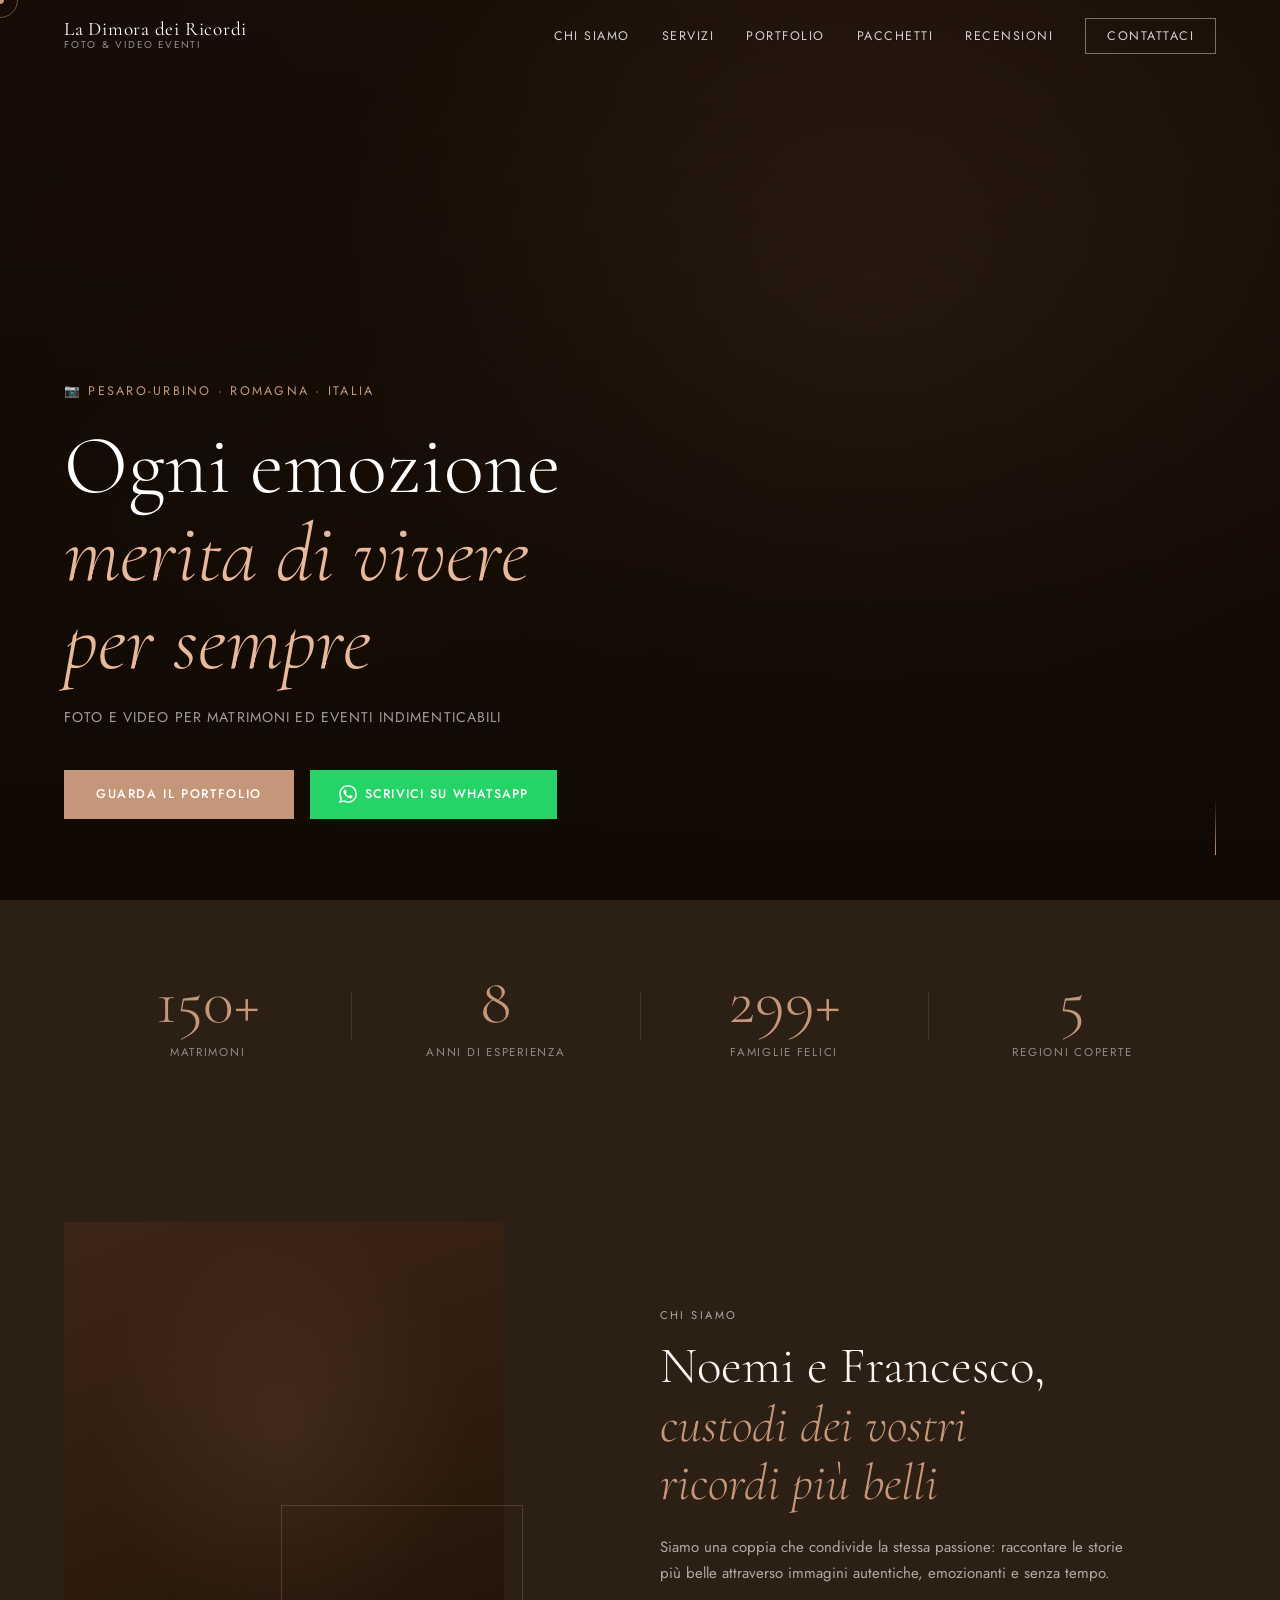
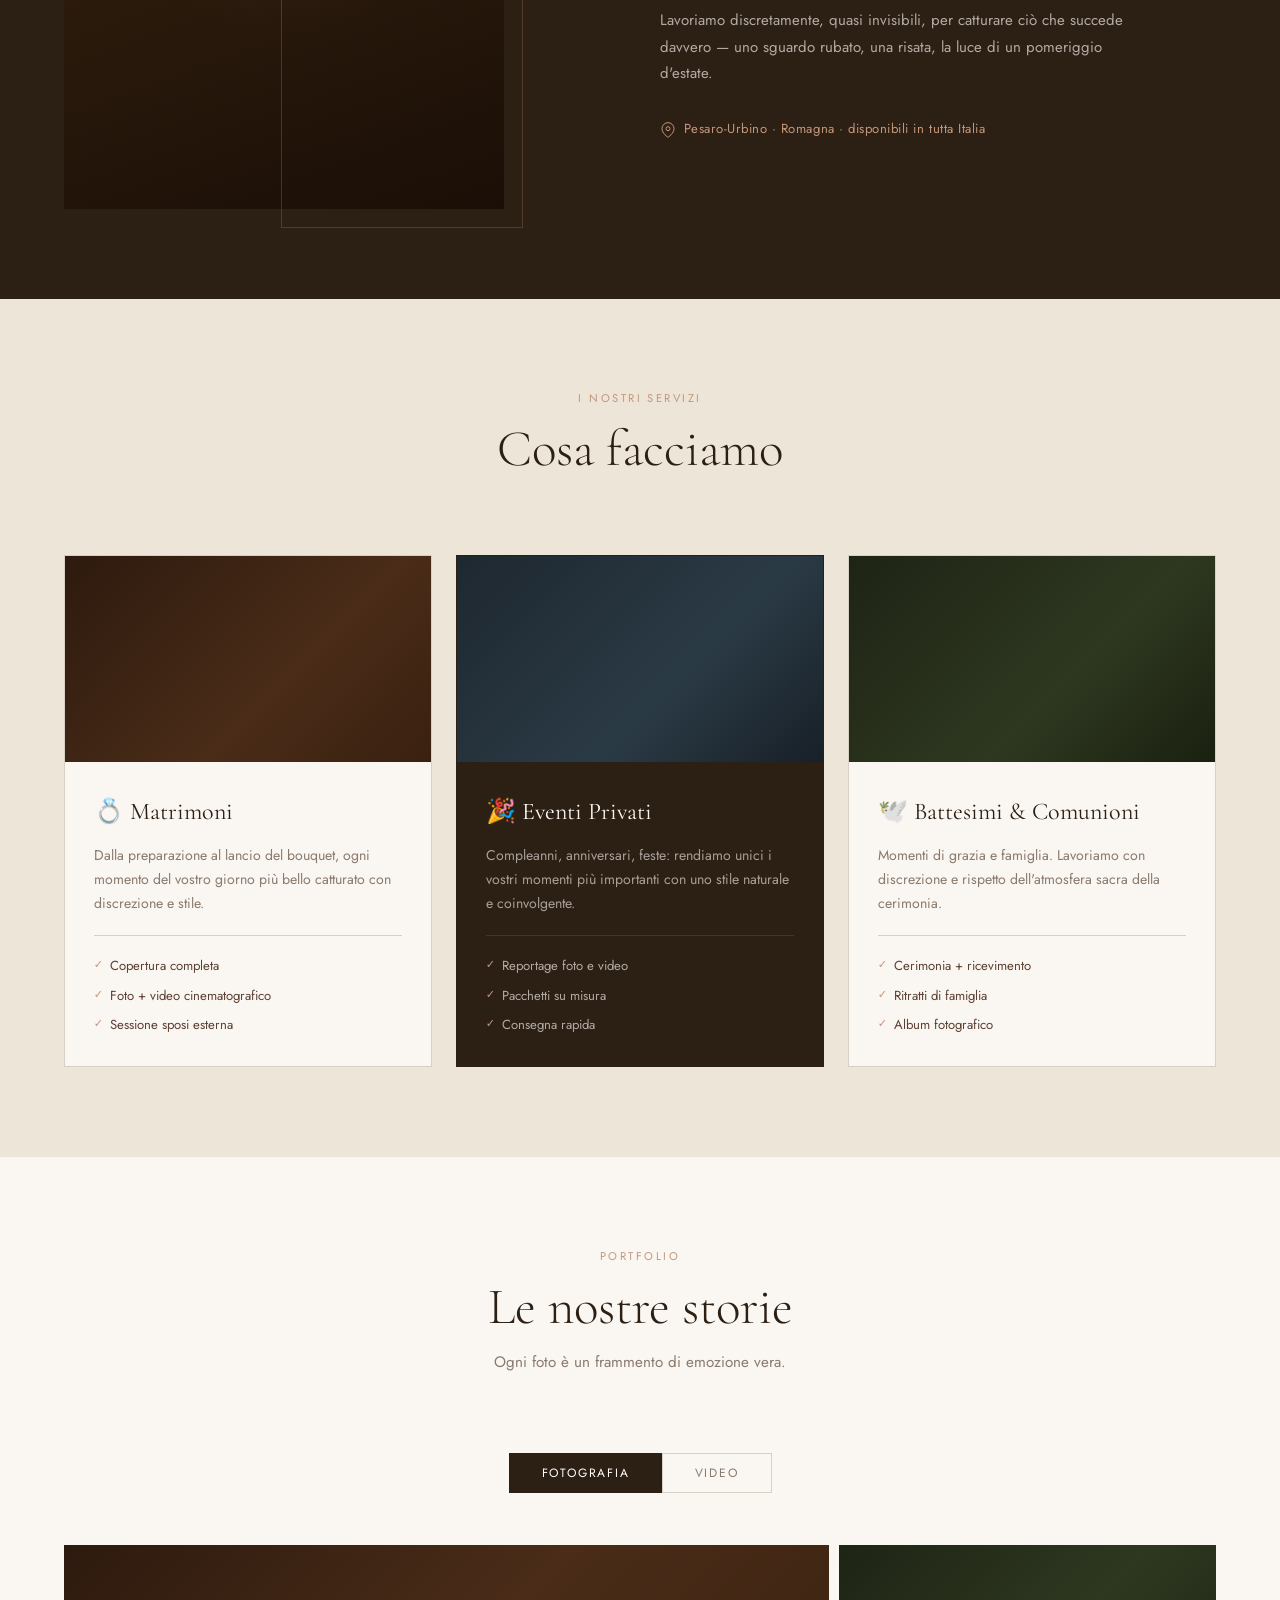
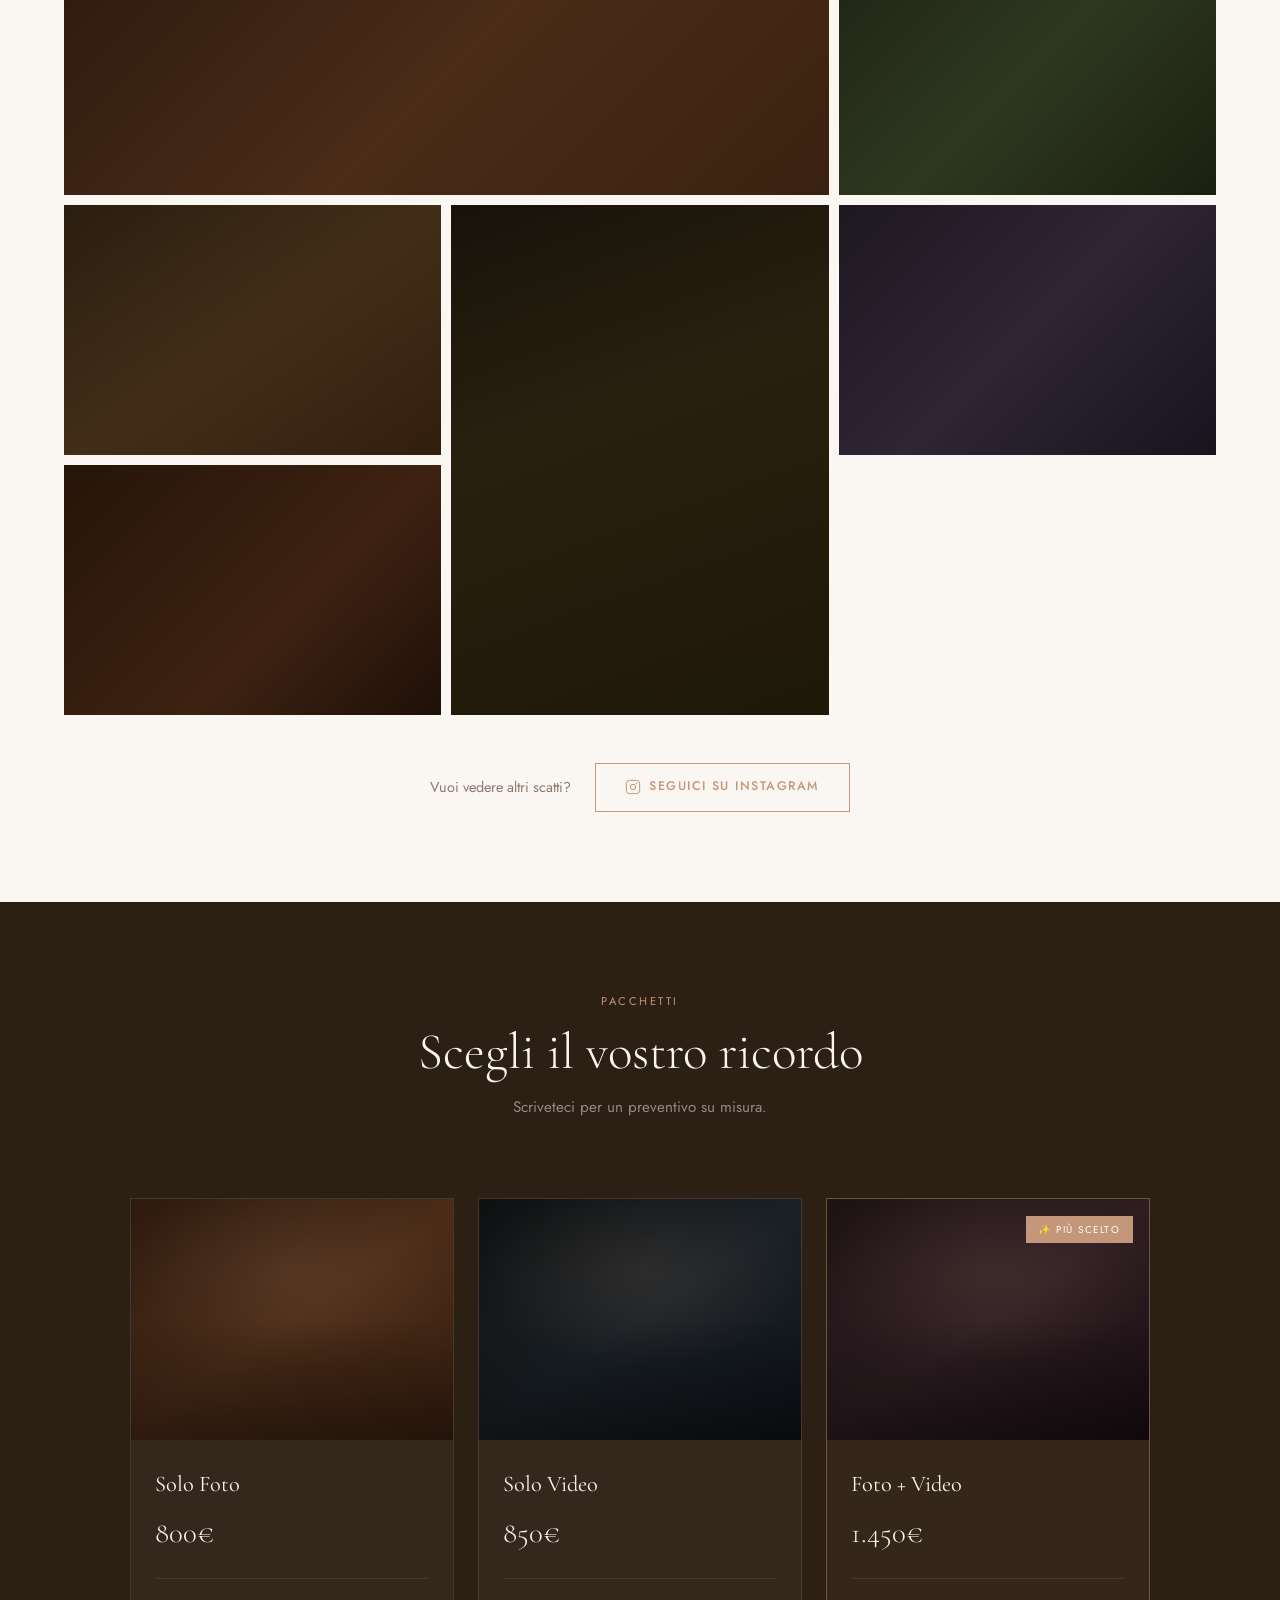
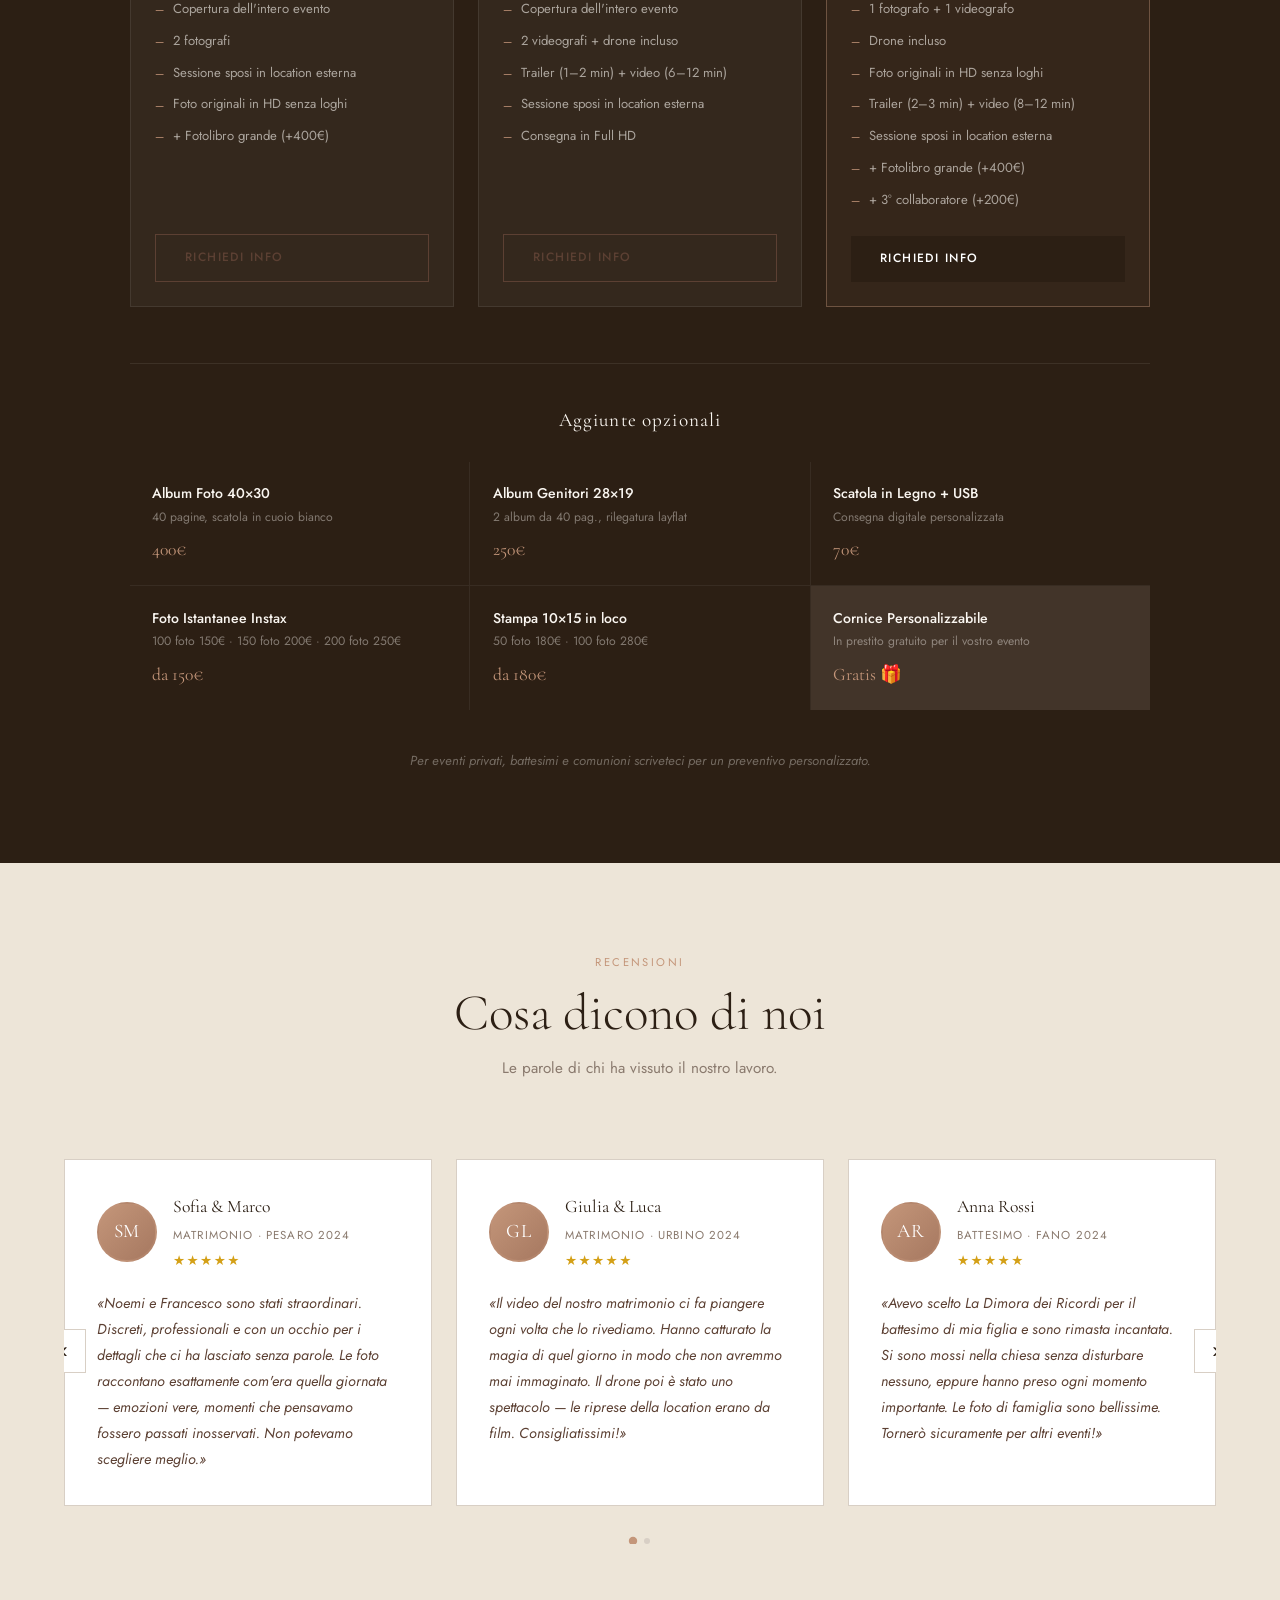
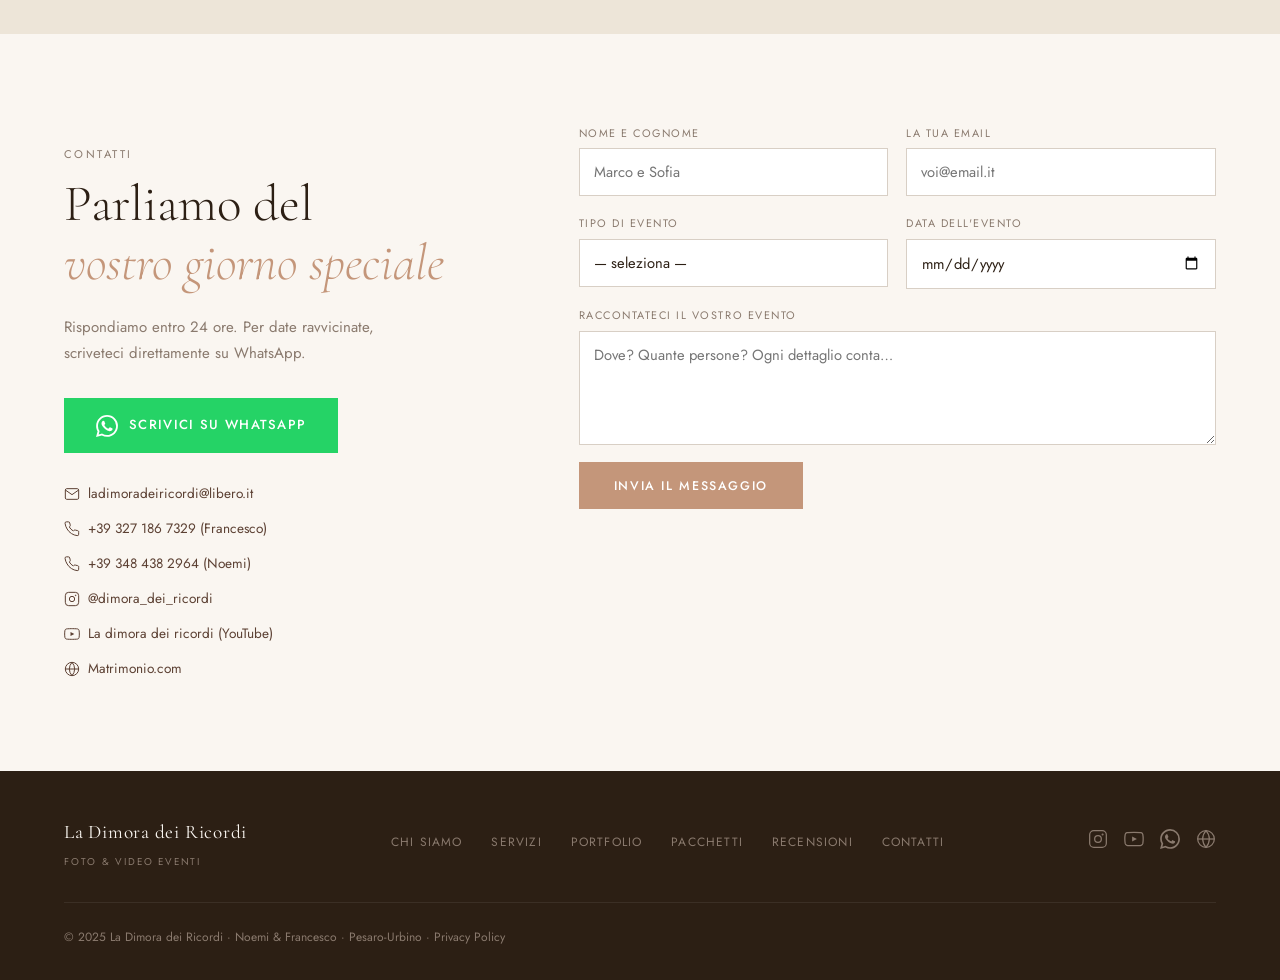
==== commit 217b82bf: "Add back to top button in footer" ====
--- a/index.html
+++ b/index.html
@@ -445,6 +445,11 @@
   <p class="footer-copy">© 2025 La Dimora dei Ricordi · Noemi &amp; Francesco · Pesaro-Urbino · <a href="#">Privacy Policy</a></p>
 </footer>
 
+<!-- TORNA SU -->
+<button id="backTop" aria-label="Torna in cima" onclick="window.scrollTo({top:0,behavior:'smooth'})">
+  <svg width="18" height="18" viewBox="0 0 24 24" fill="none" stroke="currentColor" stroke-width="2"><polyline points="18 15 12 9 6 15"/></svg>
+</button>
+
 <script src="script.js"></script>
 </body>
 </html>
--- a/style.css
+++ b/style.css
@@ -1,6 +1,5 @@
 /* ============================================================
-   TOKENS — La Dimora dei Ricordi
-   Palette: avorio caldo, sabbia, terracotta rosato, bruno scuro
+   TOKENS
    ============================================================ */
 :root {
   --cream:    #FAF6F1;
@@ -12,472 +11,362 @@
   --gray:     #8A7A6E;
   --gray-lt:  #D8CFC5;
   --white:    #FFFFFF;
-  --wa-green: #25D366;
-
-  --font-display: 'Cormorant Garamond', Georgia, serif;
-  --font-body:    'Jost', system-ui, sans-serif;
-
-  --nav-h: 70px;
-  --max:   1160px;
-  --r:     clamp(1.5rem, 5vw, 4rem);
-}
-
-/* ============================================================
-   RESET
+  --wa:       #25D366;
+  --font-d:   'Cormorant Garamond', Georgia, serif;
+  --font-b:   'Jost', system-ui, sans-serif;
+  --nav-h:    70px;
+  --max:      1160px;
+  --r:        clamp(1.5rem, 5vw, 4rem);
+  --ease:     cubic-bezier(0.4, 0, 0.2, 1);
+}
+
+/* ============================================================
+   RESET & BASE
    ============================================================ */
 *, *::before, *::after { box-sizing: border-box; margin: 0; padding: 0; }
 html { scroll-behavior: smooth; }
 body {
-  font-family: var(--font-body);
+  font-family: var(--font-b);
   background: var(--cream);
   color: var(--brown);
   font-size: clamp(15px, 1.05vw, 16px);
   line-height: 1.75;
   overflow-x: hidden;
+  cursor: none;
 }
 a { color: inherit; text-decoration: none; }
 ul { list-style: none; }
-img { display: block; max-width: 100%; }
+
+/* ============================================================
+   CURSORE PERSONALIZZATO (solo desktop)
+   ============================================================ */
+#cursor {
+  width: 8px; height: 8px;
+  background: var(--rose);
+  border-radius: 50%;
+  position: fixed;
+  top: 0; left: 0;
+  pointer-events: none;
+  z-index: 9999;
+  transform: translate(-50%, -50%);
+  transition: transform 0.1s, background 0.3s, width 0.3s, height 0.3s;
+}
+#cursor-follower {
+  width: 36px; height: 36px;
+  border: 1.5px solid rgba(196,150,122,0.5);
+  border-radius: 50%;
+  position: fixed;
+  top: 0; left: 0;
+  pointer-events: none;
+  z-index: 9998;
+  transform: translate(-50%, -50%);
+  transition: transform 0.15s var(--ease), width 0.3s, height 0.3s, border-color 0.3s;
+}
+body.cursor-hover #cursor { width: 14px; height: 14px; background: var(--rose-dk); }
+body.cursor-hover #cursor-follower { width: 50px; height: 50px; border-color: var(--rose); }
+
+@media (pointer: coarse) {
+  #cursor, #cursor-follower { display: none; }
+  body { cursor: auto; }
+}
 
 /* ============================================================
    NAV
    ============================================================ */
 #navbar {
-  position: fixed;
-  inset: 0 0 auto 0;
+  position: fixed; inset: 0 0 auto 0;
   height: var(--nav-h);
-  display: flex;
-  align-items: center;
-  justify-content: space-between;
+  display: flex; align-items: center; justify-content: space-between;
   padding: 0 var(--r);
   z-index: 200;
   transition: background 0.4s, box-shadow 0.4s;
 }
 #navbar.scrolled {
-  background: rgba(250, 246, 241, 0.94);
-  backdrop-filter: blur(14px);
+  background: rgba(250,246,241,0.95);
+  backdrop-filter: blur(16px);
   box-shadow: 0 1px 0 var(--gray-lt);
 }
-
-.nav-logo {
-  display: flex;
-  flex-direction: column;
-  line-height: 1.1;
-}
+.nav-logo { display: flex; flex-direction: column; line-height: 1.1; }
 .logo-main {
-  font-family: var(--font-display);
+  font-family: var(--font-d);
   font-size: clamp(1rem, 2vw, 1.2rem);
-  font-weight: 400;
-  letter-spacing: 0.04em;
-  color: var(--white);
-  transition: color 0.4s;
+  font-weight: 400; letter-spacing: 0.04em;
+  color: var(--white); transition: color 0.4s;
 }
 .logo-sub {
-  font-size: 0.65rem;
-  letter-spacing: 0.18em;
+  font-size: 0.62rem; letter-spacing: 0.18em;
   text-transform: uppercase;
-  color: rgba(255,255,255,0.6);
-  transition: color 0.4s;
+  color: rgba(255,255,255,0.55); transition: color 0.4s;
 }
 #navbar.scrolled .logo-main { color: var(--brown); }
 #navbar.scrolled .logo-sub  { color: var(--gray); }
-
-.nav-links {
-  display: flex;
-  align-items: center;
-  gap: 2rem;
-}
+.nav-links { display: flex; align-items: center; gap: 2rem; }
 .nav-links a {
-  font-size: 0.78rem;
-  letter-spacing: 0.12em;
+  font-size: 0.78rem; letter-spacing: 0.12em;
   text-transform: uppercase;
-  color: rgba(255,255,255,0.8);
-  transition: color 0.3s;
-}
+  color: rgba(255,255,255,0.8); transition: color 0.3s;
+  position: relative;
+}
+.nav-links a::after {
+  content: ''; position: absolute;
+  bottom: -3px; left: 0; right: 0;
+  height: 1px; background: var(--rose);
+  transform: scaleX(0); transition: transform 0.3s var(--ease);
+}
+.nav-links a:hover::after { transform: scaleX(1); }
 .nav-links a:hover { color: var(--rose); }
 #navbar.scrolled .nav-links a { color: var(--brown-md); }
 #navbar.scrolled .nav-links a:hover { color: var(--rose); }
-
 .nav-cta {
   padding: 0.5rem 1.3rem;
   border: 1px solid rgba(255,255,255,0.4) !important;
-  transition: border-color 0.3s, background 0.3s, color 0.3s !important;
-}
-.nav-cta:hover {
-  background: var(--rose) !important;
-  border-color: var(--rose) !important;
-  color: var(--white) !important;
-}
-#navbar.scrolled .nav-cta {
-  border-color: var(--rose) !important;
-  color: var(--rose) !important;
-}
-#navbar.scrolled .nav-cta:hover {
-  background: var(--rose) !important;
-  color: var(--white) !important;
-}
-
-.nav-toggle {
-  display: none;
-  flex-direction: column;
-  gap: 5px;
-  background: none;
-  border: none;
-  cursor: pointer;
-  padding: 4px;
-  z-index: 201;
-}
-.nav-toggle span {
-  display: block;
-  width: 24px; height: 1.5px;
-  background: var(--white);
-  transition: background 0.4s, transform 0.3s;
-}
+  transition: all 0.3s !important;
+}
+.nav-cta:hover { background: var(--rose) !important; border-color: var(--rose) !important; color: var(--white) !important; }
+#navbar.scrolled .nav-cta { border-color: var(--rose) !important; color: var(--rose) !important; }
+#navbar.scrolled .nav-cta:hover { background: var(--rose) !important; color: var(--white) !important; }
+.nav-toggle { display: none; flex-direction: column; gap: 5px; background: none; border: none; cursor: none; padding: 4px; z-index: 201; }
+.nav-toggle span { display: block; width: 24px; height: 1.5px; background: var(--white); transition: background 0.4s, transform 0.3s; }
 #navbar.scrolled .nav-toggle span { background: var(--brown); }
 
 /* ============================================================
    HERO
    ============================================================ */
 #hero {
-  position: relative;
-  height: 100svh;
-  min-height: 580px;
-  display: flex;
-  align-items: flex-end;
+  position: relative; height: 100svh; min-height: 580px;
+  display: flex; align-items: flex-end;
   padding: 0 var(--r) clamp(4rem, 9vh, 7rem);
+  overflow: hidden;
 }
 .hero-bg { position: absolute; inset: 0; }
 .hero-photo {
-  position: absolute; inset: 0;
-  background: linear-gradient(160deg,
-    #1e1008 0%, #2d1a0e 20%,
-    #3a2215 45%, #2a1a0c 70%,
-    #1a0e06 100%);
-}
-.hero-photo::after {
+  position: absolute; inset: -10%;
+  background-color: #1e1008;
+  background-image: url('foto/hero.jpg'); /* ← sostituisci con la tua foto */
+  background-size: cover;
+  background-position: center top;
+  transition: transform 0.05s linear;
+}
+.hero-photo::before {
   content: '';
   position: absolute; inset: 0;
-  background:
-    radial-gradient(ellipse 70% 60% at 65% 35%, rgba(196,150,122,0.12) 0%, transparent 65%),
-    radial-gradient(ellipse 50% 70% at 25% 65%, rgba(92,64,51,0.08) 0%, transparent 60%);
+  background: radial-gradient(ellipse 60% 70% at 65% 35%, rgba(196,150,122,0.15) 0%, transparent 60%),
+              radial-gradient(ellipse 40% 50% at 30% 65%, rgba(92,64,51,0.1) 0%, transparent 55%);
 }
 .hero-overlay {
   position: absolute; inset: 0;
-  background: linear-gradient(to top,
-    rgba(28,14,6,0.82) 0%,
-    rgba(28,14,6,0.35) 55%,
-    rgba(28,14,6,0.12) 100%);
-}
-.hero-content {
-  position: relative;
-  z-index: 2;
-  max-width: 660px;
-}
+  background:
+    linear-gradient(to top, rgba(15,8,3,0.92) 0%, rgba(15,8,3,0.55) 45%, rgba(15,8,3,0.25) 100%),
+    linear-gradient(to right, rgba(15,8,3,0.3) 0%, transparent 60%);
+}
+.hero-content { position: relative; z-index: 2; max-width: 660px; }
 .hero-eyebrow {
-  font-size: 0.78rem;
-  letter-spacing: 0.18em;
-  text-transform: uppercase;
-  color: var(--rose);
+  font-size: 0.78rem; letter-spacing: 0.18em;
+  text-transform: uppercase; color: var(--rose);
   margin-bottom: 1.2rem;
+  opacity: 0; transform: translateY(20px);
+  animation: fadeUp 0.8s 0.3s var(--ease) forwards;
 }
 .hero-title {
-  font-family: var(--font-display);
+  font-family: var(--font-d);
   font-size: clamp(2.8rem, 6.5vw, 5.5rem);
-  font-weight: 300;
-  line-height: 1.06;
-  color: var(--white);
+  font-weight: 300; line-height: 1.06; color: var(--white);
   margin-bottom: 1.2rem;
+  opacity: 0; transform: translateY(20px);
+  animation: fadeUp 0.8s 0.5s var(--ease) forwards;
 }
 .hero-title em { font-style: italic; color: #e8b89a; }
 .hero-sub {
-  font-size: 0.88rem;
-  letter-spacing: 0.08em;
-  color: rgba(255,255,255,0.6);
-  text-transform: uppercase;
-  margin-bottom: 2.5rem;
+  font-size: 0.88rem; letter-spacing: 0.08em;
+  color: rgba(255,255,255,0.6); text-transform: uppercase; margin-bottom: 2.5rem;
+  opacity: 0; transform: translateY(20px);
+  animation: fadeUp 0.8s 0.7s var(--ease) forwards;
 }
 .hero-btns {
-  display: flex;
-  flex-wrap: wrap;
-  gap: 1rem;
-  align-items: center;
+  display: flex; flex-wrap: wrap; gap: 1rem; align-items: center;
+  opacity: 0; transform: translateY(20px);
+  animation: fadeUp 0.8s 0.9s var(--ease) forwards;
+}
+@keyframes fadeUp {
+  to { opacity: 1; transform: translateY(0); }
 }
 .hero-scroll {
-  position: absolute;
-  bottom: clamp(2rem, 5vh, 3.5rem);
-  right: var(--r);
-  z-index: 2;
+  position: absolute; bottom: clamp(2rem, 5vh, 3.5rem); right: var(--r); z-index: 2;
 }
 .scroll-line {
-  display: block;
-  width: 1px; height: 56px;
+  display: block; width: 1px; height: 56px;
   background: linear-gradient(to bottom, transparent, var(--rose));
   animation: pulse 2.2s ease-in-out infinite;
 }
-@keyframes pulse {
-  0%,100% { opacity: 0.3; transform: scaleY(0.7); }
-  50%      { opacity: 1;   transform: scaleY(1); }
-}
+@keyframes pulse { 0%,100% { opacity:0.3; transform:scaleY(0.7); } 50% { opacity:1; transform:scaleY(1); } }
 
 /* ============================================================
    BUTTONS
    ============================================================ */
 .btn-primary {
-  display: inline-block;
-  padding: 0.85rem 2rem;
-  background: var(--rose);
-  color: var(--white);
-  font-size: 0.78rem;
-  font-weight: 500;
-  letter-spacing: 0.13em;
-  text-transform: uppercase;
-  transition: background 0.3s, transform 0.2s;
-}
-.btn-primary:hover { background: var(--rose-dk); transform: translateY(-1px); }
-
+  display: inline-block; padding: 0.85rem 2rem;
+  background: var(--rose); color: var(--white);
+  font-size: 0.78rem; font-weight: 500; letter-spacing: 0.13em; text-transform: uppercase;
+  transition: background 0.3s, transform 0.2s, box-shadow 0.3s;
+}
+.btn-primary:hover { background: var(--rose-dk); transform: translateY(-2px); box-shadow: 0 8px 24px rgba(196,150,122,0.35); }
 .btn-whatsapp {
-  display: inline-flex;
-  align-items: center;
-  gap: 0.5rem;
-  padding: 0.85rem 1.8rem;
-  background: var(--wa-green);
-  color: var(--white);
-  font-size: 0.78rem;
-  font-weight: 500;
-  letter-spacing: 0.1em;
-  text-transform: uppercase;
-  transition: filter 0.3s, transform 0.2s;
-}
-.btn-whatsapp:hover { filter: brightness(1.1); transform: translateY(-1px); }
-
+  display: inline-flex; align-items: center; gap: 0.5rem;
+  padding: 0.85rem 1.8rem; background: var(--wa); color: var(--white);
+  font-size: 0.78rem; font-weight: 500; letter-spacing: 0.1em; text-transform: uppercase;
+  transition: filter 0.3s, transform 0.2s, box-shadow 0.3s;
+}
+.btn-whatsapp:hover { filter: brightness(1.1); transform: translateY(-2px); box-shadow: 0 8px 24px rgba(37,211,102,0.3); }
 .btn-outline {
-  display: inline-flex;
-  align-items: center;
-  gap: 0.5rem;
-  padding: 0.8rem 1.8rem;
-  border: 1px solid var(--rose);
-  color: var(--rose);
-  font-size: 0.78rem;
-  font-weight: 500;
-  letter-spacing: 0.12em;
-  text-transform: uppercase;
-  transition: background 0.3s, color 0.3s;
-}
-.btn-outline:hover { background: var(--rose); color: var(--white); }
-
+  display: inline-flex; align-items: center; gap: 0.5rem;
+  padding: 0.8rem 1.8rem; border: 1px solid var(--rose); color: var(--rose);
+  font-size: 0.78rem; font-weight: 500; letter-spacing: 0.12em; text-transform: uppercase;
+  transition: background 0.3s, color 0.3s, transform 0.2s;
+}
+.btn-outline:hover { background: var(--rose); color: var(--white); transform: translateY(-1px); }
 .btn-outline-dark {
-  display: inline-block;
-  padding: 0.8rem 1.8rem;
-  border: 1px solid var(--brown-md);
-  color: var(--brown-md);
-  font-size: 0.75rem;
-  font-weight: 500;
-  letter-spacing: 0.12em;
-  text-transform: uppercase;
-  transition: background 0.3s, color 0.3s, border-color 0.3s;
-}
-.btn-outline-dark:hover { background: var(--brown); border-color: var(--brown); color: var(--white); }
-
+  display: inline-block; padding: 0.8rem 1.8rem;
+  border: 1px solid var(--brown-md); color: var(--brown-md);
+  font-size: 0.75rem; font-weight: 500; letter-spacing: 0.12em; text-transform: uppercase;
+  transition: all 0.3s;
+}
+.btn-outline-dark:hover { background: var(--brown); border-color: var(--brown); color: var(--white); transform: translateY(-1px); }
 .btn-primary-dark {
-  display: inline-block;
-  padding: 0.8rem 1.8rem;
-  background: var(--brown);
-  color: var(--white);
-  font-size: 0.75rem;
-  font-weight: 500;
-  letter-spacing: 0.12em;
-  text-transform: uppercase;
-  transition: background 0.3s;
-}
-.btn-primary-dark:hover { background: var(--brown-md); }
-
-/* ============================================================
-   SHARED SECTION STYLES
+  display: inline-block; padding: 0.8rem 1.8rem;
+  background: var(--brown); color: var(--white);
+  font-size: 0.75rem; font-weight: 500; letter-spacing: 0.12em; text-transform: uppercase;
+  transition: background 0.3s, transform 0.2s, box-shadow 0.3s;
+}
+.btn-primary-dark:hover { background: var(--brown-md); transform: translateY(-1px); box-shadow: 0 6px 20px rgba(44,31,20,0.25); }
+
+/* ============================================================
+   SHARED
    ============================================================ */
 section { padding: clamp(5rem, 10vh, 8rem) var(--r); }
-
-.eyebrow {
-  font-size: 0.7rem;
-  letter-spacing: 0.22em;
-  text-transform: uppercase;
-  color: var(--rose);
-  margin-bottom: 0.7rem;
-}
+.eyebrow { font-size: 0.7rem; letter-spacing: 0.22em; text-transform: uppercase; color: var(--rose); margin-bottom: 0.7rem; }
 .section-header { text-align: center; margin-bottom: clamp(3rem, 6vw, 5rem); }
-.section-header h2 {
-  font-family: var(--font-display);
-  font-size: clamp(2rem, 4vw, 3.2rem);
-  font-weight: 300;
-}
+.section-header h2 { font-family: var(--font-d); font-size: clamp(2rem, 4vw, 3.2rem); font-weight: 300; }
 .section-desc { color: var(--gray); margin-top: 0.8rem; font-size: 0.95rem; }
-
-h2 {
-  font-family: var(--font-display);
-  font-size: clamp(2rem, 4vw, 3.2rem);
-  font-weight: 300;
-  line-height: 1.15;
-}
+h2 { font-family: var(--font-d); font-size: clamp(2rem, 4vw, 3.2rem); font-weight: 300; line-height: 1.15; }
 h2 em { font-style: italic; color: var(--rose); }
 
+/* Reveal */
+.reveal { opacity: 0; transform: translateY(28px); transition: opacity 0.7s var(--ease), transform 0.7s var(--ease); }
+.reveal.visible { opacity: 1; transform: none; }
+@media (prefers-reduced-motion: reduce) { .reveal { opacity:1; transform:none; transition:none; } }
+
+/* ============================================================
+   NUMERI ANIMATI
+   ============================================================ */
+#numeri {
+  background: var(--brown); padding: clamp(3rem,6vh,5rem) var(--r);
+}
+.numeri-grid {
+  max-width: var(--max); margin: 0 auto;
+  display: flex; align-items: center; justify-content: center;
+  flex-wrap: wrap; gap: 0;
+}
+.numero-item { text-align: center; padding: 1rem 3rem; flex: 1; min-width: 140px; }
+.numero-sep { width: 1px; height: 50px; background: rgba(255,255,255,0.1); flex-shrink: 0; }
+.numero-val {
+  display: block;
+  font-family: var(--font-d); font-size: clamp(2.5rem, 5vw, 4rem);
+  font-weight: 300; color: var(--rose); line-height: 1;
+}
+.numero-label {
+  display: block; font-size: 0.72rem; letter-spacing: 0.15em;
+  text-transform: uppercase; color: rgba(250,246,241,0.5); margin-top: 0.5rem;
+}
+
 /* ============================================================
    ABOUT
    ============================================================ */
 #about { background: var(--brown); color: var(--cream); }
-
 .about-inner {
-  max-width: var(--max);
-  margin: 0 auto;
-  display: grid;
-  grid-template-columns: 1fr 1.1fr;
-  gap: clamp(3rem, 7vw, 7rem);
-  align-items: center;
-}
-.about-photo-wrap {
-  position: relative;
-  aspect-ratio: 3/4;
-  max-width: 440px;
-}
+  max-width: var(--max); margin: 0 auto;
+  display: grid; grid-template-columns: 1fr 1.1fr;
+  gap: clamp(3rem, 7vw, 7rem); align-items: center;
+}
+.about-photo-wrap { position: relative; aspect-ratio: 3/4; max-width: 440px; }
 .about-photo {
   width: 100%; height: 100%;
   background: linear-gradient(160deg, #3d2517 0%, #2a1a0c 55%, #1a0e06 100%);
 }
 .about-photo::after {
-  content: '';
-  position: absolute; inset: 0;
+  content: ''; position: absolute; inset: 0;
   background: radial-gradient(ellipse 65% 55% at 50% 35%, rgba(196,150,122,0.1) 0%, transparent 65%);
 }
 .about-frame {
-  position: absolute;
-  bottom: -1.2rem; right: -1.2rem;
+  position: absolute; bottom: -1.2rem; right: -1.2rem;
   width: 55%; height: 55%;
-  border: 1px solid rgba(196,150,122,0.25);
-  pointer-events: none;
-}
+  border: 1px solid rgba(196,150,122,0.25); pointer-events: none;
+  transition: transform 0.4s var(--ease);
+}
+.about-photo-wrap:hover .about-frame { transform: translate(4px, 4px); }
 .about-text h2 { color: var(--cream); }
 .about-text p { color: rgba(250,246,241,0.65); margin-top: 1.3rem; max-width: 480px; }
 .about-zone {
-  display: inline-flex;
-  align-items: center;
-  gap: 0.5rem;
-  margin-top: 2rem;
-  font-size: 0.82rem;
-  color: var(--rose);
-  letter-spacing: 0.04em;
+  display: inline-flex; align-items: center; gap: 0.5rem;
+  margin-top: 2rem; font-size: 0.82rem; color: var(--rose); letter-spacing: 0.04em;
 }
 
 /* ============================================================
    SERVIZI
    ============================================================ */
 #servizi { background: var(--sand); }
-
 .servizi-grid {
-  max-width: var(--max);
-  margin: 0 auto;
-  display: grid;
-  grid-template-columns: repeat(3, 1fr);
-  gap: 1.5rem;
+  max-width: var(--max); margin: 0 auto;
+  display: grid; grid-template-columns: repeat(3, 1fr); gap: 1.5rem;
 }
 .servizio-card {
-  padding: clamp(2rem, 3.5vw, 2.8rem);
-  background: var(--cream);
-  border: 1px solid var(--gray-lt);
-  transition: box-shadow 0.3s, transform 0.3s;
-}
-.servizio-card:hover {
-  box-shadow: 0 8px 32px rgba(44,31,20,0.1);
-  transform: translateY(-3px);
-}
-.servizio-card.featured {
-  background: var(--brown);
-  color: var(--cream);
-  border-color: var(--brown);
-}
-.servizio-icon {
-  font-size: 2rem;
-  margin-bottom: 1.2rem;
-  line-height: 1;
-}
-.servizio-card h3 {
-  font-family: var(--font-display);
-  font-size: 1.6rem;
-  font-weight: 400;
-  margin-bottom: 0.8rem;
-}
-.servizio-card.featured h3 { color: var(--cream); }
-.servizio-card p { font-size: 0.9rem; color: var(--gray); line-height: 1.7; }
-.servizio-card.featured p { color: rgba(250,246,241,0.65); }
-.servizio-card ul {
-  margin-top: 1.5rem;
-  padding-top: 1.5rem;
-  border-top: 1px solid var(--gray-lt);
-  display: flex;
-  flex-direction: column;
-  gap: 0.5rem;
-}
-.servizio-card.featured ul { border-color: rgba(250,246,241,0.15); }
-.servizio-card ul li {
-  font-size: 0.82rem;
-  padding-left: 1rem;
-  position: relative;
-  color: var(--brown-md);
-}
-.servizio-card.featured ul li { color: rgba(250,246,241,0.7); }
-.servizio-card ul li::before {
-  content: '✓';
-  position: absolute; left: 0;
-  color: var(--rose);
-  font-size: 0.7rem;
-}
+  background: var(--cream); border: 1px solid var(--gray-lt);
+  overflow: hidden;
+  transition: transform 0.4s var(--ease), box-shadow 0.4s var(--ease);
+}
+.servizio-card:hover { transform: translateY(-6px); box-shadow: 0 20px 48px rgba(44,31,20,0.12); }
+.servizio-card.featured { background: var(--brown); color: var(--cream); border-color: var(--brown); }
+.servizio-img {
+  width: 100%; aspect-ratio: 16/9;
+  transition: transform 0.5s var(--ease);
+}
+.servizio-card:hover .servizio-img { transform: scale(1.04); }
+.si1 { background: linear-gradient(135deg, #2d1a0e 0%, #4a2c18 60%, #3a2010 100%); }
+.si2 { background: linear-gradient(135deg, #1e2830 0%, #2a3a45 60%, #182028 100%); }
+.si3 { background: linear-gradient(135deg, #1e2415 0%, #2e3820 60%, #1a2010 100%); }
+.servizio-body { padding: 1.8rem; }
+.servizio-body h3 { font-family: var(--font-d); font-size: 1.5rem; font-weight: 400; margin-bottom: 0.7rem; }
+.servizio-body p { font-size: 0.88rem; color: var(--gray); line-height: 1.7; }
+.servizio-card.featured .servizio-body p { color: rgba(250,246,241,0.6); }
+.servizio-body ul { margin-top: 1.2rem; padding-top: 1.2rem; border-top: 1px solid var(--gray-lt); display: flex; flex-direction: column; gap: 0.4rem; }
+.servizio-card.featured .servizio-body ul { border-color: rgba(255,255,255,0.1); }
+.servizio-body ul li { font-size: 0.82rem; padding-left: 1rem; position: relative; color: var(--brown-md); }
+.servizio-card.featured .servizio-body ul li { color: rgba(250,246,241,0.65); }
+.servizio-body ul li::before { content: '✓'; position: absolute; left: 0; color: var(--rose); font-size: 0.7rem; }
 
 /* ============================================================
    PORTFOLIO
    ============================================================ */
 #portfolio { background: var(--cream); }
-
-.port-tabs {
-  display: flex;
-  justify-content: center;
-  margin-bottom: clamp(2rem, 4vw, 3.5rem);
-}
+.port-tabs { display: flex; justify-content: center; margin-bottom: clamp(2rem, 4vw, 3.5rem); }
 .ptab {
-  background: none;
-  border: 1px solid var(--gray-lt);
-  padding: 0.65rem 2rem;
-  font-family: var(--font-body);
-  font-size: 0.75rem;
-  letter-spacing: 0.15em;
-  text-transform: uppercase;
-  cursor: pointer;
-  color: var(--gray);
-  transition: all 0.3s;
+  background: none; border: 1px solid var(--gray-lt);
+  padding: 0.65rem 2rem; font-family: var(--font-b);
+  font-size: 0.75rem; letter-spacing: 0.15em; text-transform: uppercase;
+  cursor: none; color: var(--gray); transition: all 0.3s;
 }
 .ptab:first-child { border-right: none; }
-.ptab.active, .ptab:hover {
-  background: var(--brown);
-  border-color: var(--brown);
-  color: var(--white);
-}
-
+.ptab.active, .ptab:hover { background: var(--brown); border-color: var(--brown); color: var(--white); }
 .port-grid {
-  max-width: var(--max);
-  margin: 0 auto;
-  display: grid;
-  grid-template-columns: repeat(3, 1fr);
-  grid-auto-rows: 250px;
-  gap: 10px;
-}
-.pi { position: relative; overflow: hidden; cursor: pointer; }
+  max-width: var(--max); margin: 0 auto;
+  display: grid; grid-template-columns: repeat(3, 1fr);
+  grid-auto-rows: 250px; gap: 10px;
+}
+.pi { position: relative; overflow: hidden; cursor: none; }
 .pi.hidden { display: none; }
 .pi.wide { grid-column: span 2; }
 .pi.tall { grid-row: span 2; }
-
-.pimg {
-  width: 100%; height: 100%;
-  transition: transform 0.5s ease;
-}
-.pi:hover .pimg { transform: scale(1.05); }
-
-/* placeholder palette — toni sabbia/terra */
+.pimg { width: 100%; height: 100%; transition: transform 0.6s var(--ease); }
+.pi:hover .pimg { transform: scale(1.06); }
 .pf1 { background: linear-gradient(135deg, #2d1a0e 0%, #4a2c18 50%, #3a2210 100%); }
 .pf2 { background: linear-gradient(135deg, #1e2415 0%, #2e3820 50%, #1a2010 100%); }
 .pf3 { background: linear-gradient(145deg, #2a1e10 0%, #422e18 50%, #321e0c 100%); }
@@ -487,411 +376,433 @@
 .pv1 { background: linear-gradient(135deg, #0d0a08 0%, #1a1410 50%, #0d0a08 100%); }
 .pv2 { background: linear-gradient(135deg, #0e1010 0%, #181e1e 50%, #0e1010 100%); }
 .pv3 { background: linear-gradient(135deg, #100a08 0%, #1e1410 50%, #100a08 100%); }
-
-.pimg::after {
+.pcap {
+  position: absolute; bottom: 0; left: 0; right: 0;
+  padding: 0.9rem 1rem;
+  display: flex; justify-content: space-between;
+  font-size: 0.7rem; letter-spacing: 0.07em; color: rgba(255,255,255,0.8);
+  background: linear-gradient(to top, rgba(0,0,0,0.65) 0%, transparent 100%);
+  transform: translateY(100%); transition: transform 0.35s var(--ease);
+}
+.pi:hover .pcap { transform: translateY(0); }
+.vthumb { position: relative; display: flex; align-items: center; justify-content: center; }
+.play {
+  position: absolute; width: 52px; height: 52px;
+  background: rgba(196,150,122,0.9); border-radius: 50%;
+  display: flex; align-items: center; justify-content: center;
+  font-size: 1rem; color: var(--white);
+  transition: transform 0.3s, background 0.3s, box-shadow 0.3s; z-index: 2;
+}
+.pi:hover .play { transform: scale(1.15); background: var(--rose); box-shadow: 0 0 0 8px rgba(196,150,122,0.2); }
+.vlabel { position: absolute; bottom: 1rem; left: 50%; transform: translateX(-50%); font-size: 0.68rem; letter-spacing: 0.1em; text-transform: uppercase; color: rgba(255,255,255,0.45); white-space: nowrap; }
+.port-cta { max-width: var(--max); margin: 3rem auto 0; display: flex; align-items: center; justify-content: center; gap: 1.5rem; flex-wrap: wrap; }
+.port-cta p { color: var(--gray); font-size: 0.9rem; }
+
+/* ============================================================
+   PACCHETTI — con foto + hover elegante
+   ============================================================ */
+#pacchetti { background: var(--brown); color: var(--cream); }
+#pacchetti .section-header h2 { color: var(--cream); }
+#pacchetti .section-desc { color: rgba(250,246,241,0.5); }
+
+.pack-grid {
+  max-width: 1020px; margin: 0 auto;
+  display: grid; grid-template-columns: repeat(3, 1fr); gap: 1.5rem;
+}
+
+.pack-card {
+  position: relative;
+  background: rgba(255,255,255,0.04);
+  border: 1px solid rgba(255,255,255,0.08);
+  overflow: hidden;
+  transition: transform 0.4s var(--ease), box-shadow 0.4s var(--ease), border-color 0.4s;
+  display: flex; flex-direction: column;
+}
+.pack-card:hover {
+  transform: translateY(-8px);
+  box-shadow: 0 24px 56px rgba(0,0,0,0.4);
+  border-color: rgba(196,150,122,0.5);
+}
+.pack-card.featured {
+  border-color: rgba(196,150,122,0.4);
+  background: rgba(196,150,122,0.06);
+}
+.pack-card.featured:hover { border-color: var(--rose); box-shadow: 0 24px 56px rgba(196,150,122,0.25); }
+
+.pack-badge-wrap {
+  position: absolute; top: 1rem; right: 1rem; z-index: 3;
+}
+.pack-badge {
+  display: inline-block;
+  background: var(--rose); color: var(--white);
+  font-size: 0.62rem; letter-spacing: 0.15em; text-transform: uppercase;
+  padding: 0.3rem 0.8rem;
+}
+
+/* Foto pacchetto */
+.pack-img {
+  width: 100%; aspect-ratio: 4/3;
+  position: relative; overflow: hidden; flex-shrink: 0;
+}
+.pack-img-foto  { background: linear-gradient(145deg, #2d1a0e 0%, #4a2c18 50%, #3a2010 100%); }
+.pack-img-video { background: linear-gradient(145deg, #0e1010 0%, #1a2025 50%, #0e1318 100%); }
+.pack-img-combo { background: linear-gradient(145deg, #1e1215 0%, #2e1e22 50%, #1a0e12 100%); }
+
+/* Shimmer decorativo sulle foto */
+.pack-img::before {
   content: '';
   position: absolute; inset: 0;
-  background: radial-gradient(ellipse 75% 65% at 50% 40%, rgba(196,150,122,0.07) 0%, transparent 70%);
-}
-
-.pcap {
-  position: absolute;
-  bottom: 0; left: 0; right: 0;
-  padding: 0.9rem 1rem;
-  display: flex;
-  justify-content: space-between;
-  font-size: 0.7rem;
-  letter-spacing: 0.07em;
-  color: rgba(255,255,255,0.7);
-  background: linear-gradient(to top, rgba(0,0,0,0.6) 0%, transparent 100%);
-  transform: translateY(100%);
-  transition: transform 0.3s;
-}
-.pi:hover .pcap { transform: translateY(0); }
-
-.vthumb {
-  position: relative;
-  display: flex;
-  align-items: center;
-  justify-content: center;
-}
-.play {
-  position: absolute;
-  width: 52px; height: 52px;
-  background: rgba(196,150,122,0.9);
-  border-radius: 50%;
-  display: flex; align-items: center; justify-content: center;
-  font-size: 1rem; color: var(--white);
-  transition: transform 0.3s, background 0.3s;
-  z-index: 2;
-}
-.pi:hover .play { transform: scale(1.1); background: var(--rose); }
-.vlabel {
-  position: absolute; bottom: 1rem;
-  left: 50%; transform: translateX(-50%);
-  font-size: 0.68rem; letter-spacing: 0.1em;
-  text-transform: uppercase;
-  color: rgba(255,255,255,0.45);
-  white-space: nowrap;
-}
-
-.port-cta {
-  max-width: var(--max);
-  margin: 3rem auto 0;
-  display: flex;
-  align-items: center;
-  justify-content: center;
-  gap: 1.5rem;
-  flex-wrap: wrap;
-}
-.port-cta p { color: var(--gray); font-size: 0.9rem; }
-
-/* ============================================================
-   PACCHETTI
-   ============================================================ */
-#pacchetti { background: var(--brown); color: var(--cream); }
-#pacchetti .section-header h2 { color: var(--cream); }
-#pacchetti .section-desc { color: rgba(250,246,241,0.55); }
-
-.pack-grid {
-  max-width: 1020px;
-  margin: 0 auto;
-  display: grid;
-  grid-template-columns: repeat(3, 1fr);
-  gap: 1.5px;
-}
-.pack-card {
-  padding: clamp(2rem, 3.5vw, 2.8rem);
-  border: 1px solid rgba(255,255,255,0.08);
-  transition: border-color 0.3s;
-}
-.pack-card:hover { border-color: rgba(196,150,122,0.4); }
-.pack-card.featured {
-  background: rgba(196,150,122,0.07);
-  border-color: rgba(196,150,122,0.35);
-}
-.pack-badge {
-  font-size: 0.62rem;
-  letter-spacing: 0.2em;
-  text-transform: uppercase;
-  color: var(--rose);
-  margin-bottom: 0.4rem;
-}
-.pack-name {
-  font-family: var(--font-display);
-  font-size: 1.5rem;
-  font-weight: 400;
-  margin-bottom: 0.4rem;
-}
-.pack-price {
-  font-size: 0.85rem;
-  color: rgba(250,246,241,0.45);
-  padding-bottom: 1.5rem;
-  border-bottom: 1px solid rgba(255,255,255,0.08);
-  margin-bottom: 1.5rem;
-}
-.pack-price strong {
-  font-family: var(--font-display);
-  font-size: 1.9rem;
-  font-weight: 300;
-  color: var(--cream);
-}
-.pack-features {
-  display: flex; flex-direction: column; gap: 0.65rem;
-  margin-bottom: 2rem;
-}
-.pack-features li {
-  font-size: 0.84rem;
-  color: rgba(250,246,241,0.6);
-  padding-left: 1.1rem;
-  position: relative;
-}
-.pack-features li::before {
-  content: '—';
-  position: absolute; left: 0;
-  color: var(--rose);
-  font-size: 0.65rem;
-  top: 0.3em;
-}
-.pack-note {
-  max-width: 1020px;
-  margin: 2.5rem auto 0;
-  text-align: center;
-  font-size: 0.82rem;
-  color: rgba(250,246,241,0.4);
-  font-style: italic;
-}
+  background: radial-gradient(ellipse 80% 60% at 50% 30%, rgba(196,150,122,0.12) 0%, transparent 65%);
+}
+.pack-img::after {
+  content: '';
+  position: absolute; inset: 0;
+  background: linear-gradient(to bottom, transparent 50%, rgba(0,0,0,0.4) 100%);
+}
+
+.pack-img-overlay {
+  position: absolute; inset: 0; z-index: 2;
+  display: flex; align-items: flex-end; justify-content: flex-start;
+  padding: 1rem 1.2rem;
+  background: linear-gradient(to top, rgba(0,0,0,0.5) 0%, transparent 60%);
+  opacity: 0; transition: opacity 0.4s var(--ease);
+}
+.pack-card:hover .pack-img-overlay { opacity: 1; }
+
+.pack-img-label {
+  font-family: var(--font-d);
+  font-size: 1.3rem; font-weight: 300; font-style: italic;
+  color: rgba(255,255,255,0.9); letter-spacing: 0.04em;
+}
+
+/* Shine sweep on hover */
+.pack-img .shine {
+  position: absolute; inset: 0; z-index: 3;
+  background: linear-gradient(105deg, transparent 40%, rgba(255,255,255,0.08) 50%, transparent 60%);
+  transform: translateX(-100%);
+  transition: transform 0.6s var(--ease);
+}
+.pack-card:hover .pack-img .shine { transform: translateX(100%); }
+
+.pack-body { padding: 1.5rem; display: flex; flex-direction: column; flex: 1; }
+.pack-name { font-family: var(--font-d); font-size: 1.4rem; font-weight: 400; margin-bottom: 0.3rem; }
+.pack-price { font-size: 0.85rem; color: rgba(250,246,241,0.45); padding-bottom: 1.2rem; border-bottom: 1px solid rgba(255,255,255,0.08); margin-bottom: 1.2rem; }
+.pack-price strong { font-family: var(--font-d); font-size: 1.8rem; font-weight: 300; color: var(--cream); }
+.pack-features { display: flex; flex-direction: column; gap: 0.55rem; margin-bottom: 1.5rem; flex: 1; }
+.pack-features li { font-size: 0.82rem; color: rgba(250,246,241,0.6); padding-left: 1.1rem; position: relative; }
+.pack-features li::before { content: '—'; position: absolute; left: 0; color: var(--rose); font-size: 0.65rem; top: 0.3em; }
 
 /* EXTRAS */
-.extras-wrap {
-  max-width: 1020px;
-  margin: 3.5rem auto 0;
-  border-top: 1px solid rgba(255,255,255,0.1);
-  padding-top: 2.5rem;
-}
-.extras-title {
-  font-family: var(--font-display);
-  font-size: 1.2rem;
-  font-weight: 400;
-  color: var(--cream);
-  letter-spacing: 0.06em;
-  margin-bottom: 1.5rem;
-  text-align: center;
-}
-.extras-grid {
-  display: grid;
-  grid-template-columns: repeat(3, 1fr);
-  gap: 1px;
-  background: rgba(255,255,255,0.07);
-}
+.extras-wrap { max-width: 1020px; margin: 3.5rem auto 0; border-top: 1px solid rgba(255,255,255,0.08); padding-top: 2.5rem; }
+.extras-title { font-family: var(--font-d); font-size: 1.2rem; font-weight: 400; color: var(--cream); letter-spacing: 0.06em; margin-bottom: 1.5rem; text-align: center; }
+.extras-grid { display: grid; grid-template-columns: repeat(3, 1fr); gap: 1px; background: rgba(255,255,255,0.06); }
 .extra-item {
-  background: var(--brown);
-  padding: 1.2rem 1.4rem;
-  display: flex;
-  flex-direction: column;
-  gap: 0.2rem;
+  background: var(--brown); padding: 1.2rem 1.4rem;
+  display: flex; flex-direction: column; gap: 0.2rem;
   transition: background 0.3s;
 }
-.extra-item:hover { background: rgba(255,255,255,0.03); }
-.extra-item.highlight { background: rgba(196,150,122,0.06); }
-.extra-name {
-  font-size: 0.88rem;
-  font-weight: 500;
-  color: var(--cream);
-  letter-spacing: 0.02em;
-}
-.extra-desc {
-  font-size: 0.78rem;
-  color: rgba(250,246,241,0.45);
-  line-height: 1.4;
-}
-.extra-price {
-  font-family: var(--font-display);
-  font-size: 1.1rem;
-  color: var(--rose);
-  margin-top: 0.4rem;
-}
-.pack-icon {
-  font-size: 1.6rem;
-  margin-bottom: 0.8rem;
-  line-height: 1;
-}
-
-@media (max-width: 700px) {
-  .extras-grid { grid-template-columns: 1fr 1fr; }
-}
-@media (max-width: 480px) {
-  .extras-grid { grid-template-columns: 1fr; }
-}
+.extra-item:hover { background: rgba(255,255,255,0.04); }
+.extra-item.highlight { background: rgba(196,150,122,0.07); }
+.extra-name { font-size: 0.88rem; font-weight: 500; color: var(--cream); }
+.extra-desc { font-size: 0.76rem; color: rgba(250,246,241,0.42); line-height: 1.4; }
+.extra-price { font-family: var(--font-d); font-size: 1.1rem; color: var(--rose); margin-top: 0.4rem; }
+.pack-note { max-width: 1020px; margin: 2.5rem auto 0; text-align: center; font-size: 0.82rem; color: rgba(250,246,241,0.35); font-style: italic; }
 
 /* ============================================================
    CONTATTI
    ============================================================ */
 #contatti { background: var(--cream); }
-
-.contact-inner {
-  max-width: var(--max);
-  margin: 0 auto;
-  display: grid;
-  grid-template-columns: 1fr 1.5fr;
-  gap: clamp(3rem, 7vw, 8rem);
-  align-items: start;
-}
+.contact-inner { max-width: var(--max); margin: 0 auto; display: grid; grid-template-columns: 1fr 1.5fr; gap: clamp(3rem, 7vw, 8rem); align-items: start; }
 .contact-info p { color: var(--gray); margin-top: 1.3rem; max-width: 340px; }
-
 .whatsapp-big {
-  display: inline-flex;
-  align-items: center;
-  gap: 0.7rem;
-  margin-top: 2rem;
-  padding: 1rem 2rem;
-  background: var(--wa-green);
-  color: var(--white);
-  font-size: 0.82rem;
-  font-weight: 500;
-  letter-spacing: 0.1em;
-  text-transform: uppercase;
-  transition: filter 0.3s, transform 0.2s;
-}
-.whatsapp-big:hover { filter: brightness(1.1); transform: translateY(-1px); }
-
-.contact-links {
-  display: flex; flex-direction: column;
-  gap: 0.7rem;
-  margin-top: 1.8rem;
-}
-.clink {
-  display: inline-flex;
-  align-items: center;
-  gap: 0.5rem;
-  font-size: 0.85rem;
-  color: var(--brown-md);
-  transition: color 0.3s;
-}
-.clink:hover { color: var(--rose); }
-
-.contact-form {
-  display: flex; flex-direction: column; gap: 1.1rem;
-}
+  display: inline-flex; align-items: center; gap: 0.7rem;
+  margin-top: 2rem; padding: 1rem 2rem;
+  background: var(--wa); color: var(--white);
+  font-size: 0.82rem; font-weight: 500; letter-spacing: 0.1em; text-transform: uppercase;
+  transition: filter 0.3s, transform 0.2s, box-shadow 0.3s;
+}
+.whatsapp-big:hover { filter: brightness(1.1); transform: translateY(-2px); box-shadow: 0 8px 24px rgba(37,211,102,0.3); }
+.contact-links { display: flex; flex-direction: column; gap: 0.7rem; margin-top: 1.8rem; }
+.clink { display: inline-flex; align-items: center; gap: 0.5rem; font-size: 0.85rem; color: var(--brown-md); transition: color 0.3s, transform 0.2s; }
+.clink:hover { color: var(--rose); transform: translateX(3px); }
+.contact-form { display: flex; flex-direction: column; gap: 1.1rem; }
 .frow { display: grid; grid-template-columns: 1fr 1fr; gap: 1.1rem; }
 .fg { display: flex; flex-direction: column; gap: 0.35rem; }
 .fg.full { grid-column: 1 / -1; }
-
-label {
-  font-size: 0.68rem;
-  letter-spacing: 0.14em;
-  text-transform: uppercase;
-  color: var(--gray);
-}
+label { font-size: 0.68rem; letter-spacing: 0.14em; text-transform: uppercase; color: var(--gray); }
 input, select, textarea {
-  font-family: var(--font-body);
-  font-size: 0.92rem;
-  padding: 0.75rem 0.9rem;
-  border: 1px solid var(--gray-lt);
-  background: var(--white);
-  color: var(--brown);
-  outline: none;
-  border-radius: 0;
-  appearance: none;
-  width: 100%;
-  transition: border-color 0.3s;
-}
-input:focus, select:focus, textarea:focus { border-color: var(--rose); }
+  font-family: var(--font-b); font-size: 0.92rem;
+  padding: 0.75rem 0.9rem; border: 1px solid var(--gray-lt);
+  background: var(--white); color: var(--brown);
+  outline: none; border-radius: 0; appearance: none; width: 100%;
+  transition: border-color 0.3s, box-shadow 0.3s;
+}
+input:focus, select:focus, textarea:focus { border-color: var(--rose); box-shadow: 0 0 0 3px rgba(196,150,122,0.1); }
 textarea { resize: vertical; }
-
 .btn-submit {
-  align-self: flex-start;
-  padding: 0.9rem 2.2rem;
-  background: var(--rose);
-  color: var(--white);
-  font-family: var(--font-body);
-  font-size: 0.78rem;
-  font-weight: 500;
-  letter-spacing: 0.13em;
-  text-transform: uppercase;
-  border: none;
-  cursor: pointer;
-  transition: background 0.3s, transform 0.2s;
-}
-.btn-submit:hover { background: var(--rose-dk); transform: translateY(-1px); }
+  align-self: flex-start; padding: 0.9rem 2.2rem;
+  background: var(--rose); color: var(--white);
+  font-family: var(--font-b); font-size: 0.78rem; font-weight: 500;
+  letter-spacing: 0.13em; text-transform: uppercase;
+  border: none; cursor: none;
+  transition: background 0.3s, transform 0.2s, box-shadow 0.3s;
+}
+.btn-submit:hover { background: var(--rose-dk); transform: translateY(-1px); box-shadow: 0 8px 24px rgba(196,150,122,0.35); }
 .btn-submit:disabled { opacity: 0.6; cursor: not-allowed; }
-
 .fsuccess { font-size: 0.85rem; color: #5a8a5a; margin-top: 0.3rem; }
 .fsuccess.hidden { display: none; }
 
 /* ============================================================
    FOOTER
    ============================================================ */
-footer {
-  background: var(--brown);
-  color: var(--gray);
-  padding: clamp(2.5rem, 5vh, 4rem) var(--r) 2rem;
-}
-.footer-inner {
-  max-width: var(--max);
-  margin: 0 auto;
-  display: flex;
-  justify-content: space-between;
-  align-items: center;
-  flex-wrap: wrap;
-  gap: 2rem;
-  padding-bottom: 2rem;
-  border-bottom: 1px solid rgba(255,255,255,0.07);
-  margin-bottom: 1.5rem;
-}
-.footer-logo {
-  font-family: var(--font-display);
-  font-size: 1.2rem;
-  font-weight: 400;
-  color: var(--cream);
-  letter-spacing: 0.04em;
-}
-.footer-tagline {
-  font-size: 0.65rem;
-  letter-spacing: 0.18em;
-  text-transform: uppercase;
-  color: var(--gray);
-  margin-top: 0.2rem;
-}
-.footer-nav {
-  display: flex; gap: 1.8rem; flex-wrap: wrap;
-}
-.footer-nav a {
-  font-size: 0.75rem;
-  letter-spacing: 0.1em;
-  text-transform: uppercase;
-  color: var(--gray);
-  transition: color 0.3s;
-}
+footer { background: var(--brown); color: var(--gray); padding: clamp(2.5rem, 5vh, 4rem) var(--r) 2rem; }
+.footer-inner { max-width: var(--max); margin: 0 auto; display: flex; justify-content: space-between; align-items: center; flex-wrap: wrap; gap: 2rem; padding-bottom: 2rem; border-bottom: 1px solid rgba(255,255,255,0.07); margin-bottom: 1.5rem; }
+.footer-logo { font-family: var(--font-d); font-size: 1.2rem; font-weight: 400; color: var(--cream); letter-spacing: 0.04em; }
+.footer-tagline { font-size: 0.62rem; letter-spacing: 0.18em; text-transform: uppercase; color: var(--gray); margin-top: 0.2rem; }
+.footer-nav { display: flex; gap: 1.8rem; flex-wrap: wrap; }
+.footer-nav a { font-size: 0.75rem; letter-spacing: 0.1em; text-transform: uppercase; color: var(--gray); transition: color 0.3s; }
 .footer-nav a:hover { color: var(--rose); }
-.footer-social {
-  display: flex; gap: 1rem;
-}
-.footer-social a { color: var(--gray); transition: color 0.3s; }
-.footer-social a:hover { color: var(--rose); }
-.footer-copy {
-  max-width: var(--max);
-  margin: 0 auto;
-  font-size: 0.75rem;
-  letter-spacing: 0.04em;
-}
+.footer-social { display: flex; gap: 1rem; }
+.footer-social a { color: var(--gray); transition: color 0.3s, transform 0.2s; }
+.footer-social a:hover { color: var(--rose); transform: translateY(-2px); }
+.footer-copy { max-width: var(--max); margin: 0 auto; font-size: 0.75rem; }
 .footer-copy a { color: var(--gray); transition: color 0.3s; }
 .footer-copy a:hover { color: var(--rose); }
 
 /* ============================================================
-   REVEAL
-   ============================================================ */
-.reveal {
-  opacity: 0;
-  transform: translateY(24px);
-  transition: opacity 0.65s ease, transform 0.65s ease;
-}
-.reveal.visible { opacity: 1; transform: none; }
-
-@media (prefers-reduced-motion: reduce) {
-  .reveal { opacity: 1; transform: none; transition: none; }
-  .scroll-line { animation: none; }
-}
-
-/* ============================================================
-   RESPONSIVE
-   ============================================================ */
-@media (max-width: 960px) {
-  .about-inner { grid-template-columns: 1fr; }
-  .about-photo-wrap { max-width: 100%; aspect-ratio: 16/9; }
-  .servizi-grid { grid-template-columns: 1fr; max-width: 520px; margin: 0 auto; }
-  .pack-grid { grid-template-columns: 1fr; max-width: 440px; margin: 0 auto; gap: 1rem; }
-  .contact-inner { grid-template-columns: 1fr; }
-  .contact-info p { max-width: 100%; }
-  .footer-inner { flex-direction: column; align-items: flex-start; gap: 1.5rem; }
-}
-
+   NAV MOBILE
+   ============================================================ */
 @media (max-width: 700px) {
   .nav-links {
-    display: none;
-    flex-direction: column;
+    display: none; flex-direction: column;
     position: fixed; inset: 0;
     background: var(--brown);
     align-items: center; justify-content: center;
     gap: 2.5rem; z-index: 199;
   }
   .nav-links.open { display: flex; }
-  .nav-links a { font-size: 1.1rem; color: var(--cream); }
+  .nav-links a { font-size: 1.2rem; color: var(--cream); }
   .nav-cta { border-color: var(--rose) !important; color: var(--rose) !important; }
   .nav-toggle { display: flex; }
-
-  .port-grid {
-    grid-template-columns: 1fr 1fr;
-    grid-auto-rows: 175px;
-  }
+  body { cursor: auto; }
+  #cursor, #cursor-follower { display: none; }
+}
+
+/* ============================================================
+   RESPONSIVE
+   ============================================================ */
+@media (max-width: 960px) {
+  .about-inner { grid-template-columns: 1fr; }
+  .about-photo-wrap { max-width: 100%; aspect-ratio: 16/9; }
+  .servizi-grid { grid-template-columns: 1fr; max-width: 520px; margin: 0 auto; }
+  .pack-grid { grid-template-columns: 1fr; max-width: 440px; margin: 0 auto; }
+  .contact-inner { grid-template-columns: 1fr; }
+  .footer-inner { flex-direction: column; align-items: flex-start; }
+  .numero-sep { display: none; }
+  .numeri-grid { gap: 1rem; }
+  .numero-item { padding: 0.8rem 1.5rem; }
+}
+@media (max-width: 700px) {
+  .port-grid { grid-template-columns: 1fr 1fr; grid-auto-rows: 175px; }
   .pi.wide { grid-column: span 2; }
   .pi.tall { grid-row: span 1; }
-
   .frow { grid-template-columns: 1fr; }
   .hero-btns { flex-direction: column; align-items: flex-start; }
-}
-
+  .extras-grid { grid-template-columns: 1fr 1fr; }
+}
 @media (max-width: 440px) {
   .port-grid { grid-template-columns: 1fr; grid-auto-rows: 220px; }
   .pi.wide { grid-column: span 1; }
-}
+  .extras-grid { grid-template-columns: 1fr; }
+}
+
+/* ============================================================
+   VIDEO YOUTUBE NEL PORTFOLIO
+   ============================================================ */
+.yt-wrap {
+  position: relative;
+  width: 100%; height: 100%;
+  background: #000;
+}
+.yt-wrap iframe {
+  position: absolute;
+  inset: 0; width: 100%; height: 100%;
+  border: none;
+}
+
+/* ============================================================
+   RECENSIONI
+   ============================================================ */
+#recensioni {
+  background: var(--sand);
+  overflow: hidden;
+}
+
+.rec-carousel-wrap {
+  position: relative;
+  max-width: var(--max);
+  margin: 0 auto;
+  overflow: hidden;
+}
+
+.rec-track {
+  display: flex;
+  gap: 1.5rem;
+  transition: transform 0.6s cubic-bezier(0.4, 0, 0.2, 1);
+  will-change: transform;
+}
+
+.rec-card {
+  flex: 0 0 calc(33.333% - 1rem);
+  background: var(--white);
+  padding: 2rem;
+  border: 1px solid var(--gray-lt);
+  transition: transform 0.4s var(--ease), box-shadow 0.4s var(--ease);
+  display: flex;
+  flex-direction: column;
+  gap: 1.2rem;
+}
+.rec-card:hover {
+  transform: translateY(-4px);
+  box-shadow: 0 16px 40px rgba(44,31,20,0.1);
+}
+
+.rec-header {
+  display: flex;
+  align-items: center;
+  gap: 1rem;
+}
+
+.rec-avatar-wrap {
+  flex-shrink: 0;
+}
+
+.rec-avatar {
+  width: 60px; height: 60px;
+  border-radius: 50%;
+  object-fit: cover;
+  border: 2px solid var(--rose);
+}
+
+.rec-avatar-placeholder {
+  width: 60px; height: 60px;
+  border-radius: 50%;
+  background: linear-gradient(135deg, var(--rose) 0%, var(--rose-dk) 100%);
+  color: var(--white);
+  font-family: var(--font-d);
+  font-size: 1.2rem;
+  font-weight: 400;
+  display: flex;
+  align-items: center;
+  justify-content: center;
+  letter-spacing: 0.05em;
+  border: 2px solid rgba(196,150,122,0.3);
+}
+
+.rec-nome {
+  font-family: var(--font-d);
+  font-size: 1.1rem;
+  font-weight: 400;
+  color: var(--brown);
+}
+
+.rec-tipo {
+  font-size: 0.72rem;
+  letter-spacing: 0.1em;
+  text-transform: uppercase;
+  color: var(--gray);
+  margin-top: 0.15rem;
+}
+
+.rec-stelle {
+  color: #D4A017;
+  font-size: 0.85rem;
+  letter-spacing: 0.1em;
+  margin-top: 0.2rem;
+}
+
+.rec-testo {
+  font-size: 0.9rem;
+  color: var(--brown-md);
+  line-height: 1.8;
+  font-style: italic;
+  flex: 1;
+}
+
+/* Indicatori puntini */
+.rec-dots {
+  display: flex;
+  justify-content: center;
+  gap: 0.5rem;
+  margin-top: 2rem;
+}
+.rec-dot {
+  width: 6px; height: 6px;
+  border-radius: 50%;
+  background: var(--gray-lt);
+  cursor: pointer;
+  transition: background 0.3s, transform 0.3s;
+  border: none;
+  padding: 0;
+}
+.rec-dot.active {
+  background: var(--rose);
+  transform: scale(1.4);
+}
+
+/* Frecce */
+.rec-arrow {
+  position: absolute;
+  top: 50%; transform: translateY(-50%);
+  background: var(--white);
+  border: 1px solid var(--gray-lt);
+  color: var(--brown);
+  width: 44px; height: 44px;
+  font-size: 1.4rem;
+  cursor: pointer;
+  transition: all 0.3s;
+  display: flex; align-items: center; justify-content: center;
+  z-index: 10;
+  line-height: 1;
+}
+.rec-arrow:hover { background: var(--rose); border-color: var(--rose); color: var(--white); }
+.rec-prev { left: -22px; }
+.rec-next { right: -22px; }
+
+/* Mobile: 1 card alla volta */
+@media (max-width: 900px) {
+  .rec-card { flex: 0 0 calc(100% - 0rem); }
+  .rec-prev { left: 0; }
+  .rec-next { right: 0; }
+}
+@media (min-width: 901px) and (max-width: 1100px) {
+  .rec-card { flex: 0 0 calc(50% - 0.75rem); }
+}
+
+/* ============================================================
+   TORNA SU
+   ============================================================ */
+#backTop {
+  position: fixed;
+  bottom: 2rem; right: 2rem;
+  width: 46px; height: 46px;
+  background: var(--rose);
+  color: var(--white);
+  border: none;
+  border-radius: 50%;
+  display: flex; align-items: center; justify-content: center;
+  cursor: pointer;
+  opacity: 0; transform: translateY(12px);
+  transition: opacity 0.3s, transform 0.3s, background 0.3s, box-shadow 0.3s;
+  z-index: 150;
+  box-shadow: 0 4px 16px rgba(196,150,122,0.4);
+}
+#backTop.visible { opacity: 1; transform: translateY(0); }
+#backTop:hover { background: var(--rose-dk); box-shadow: 0 8px 24px rgba(196,150,122,0.5); transform: translateY(-2px); }
+
+/* ============================================================
+   HERO CON FOTO
+   ============================================================ */
+/* Quando aggiungi la foto, decommenta e modifica questa riga in index.html:
+   .hero-photo { background-image: url('foto/hero.jpg'); background-size: cover; background-position: center; }
+   Nel CSS qui sotto è già pronto — basta aggiungere la tua foto */
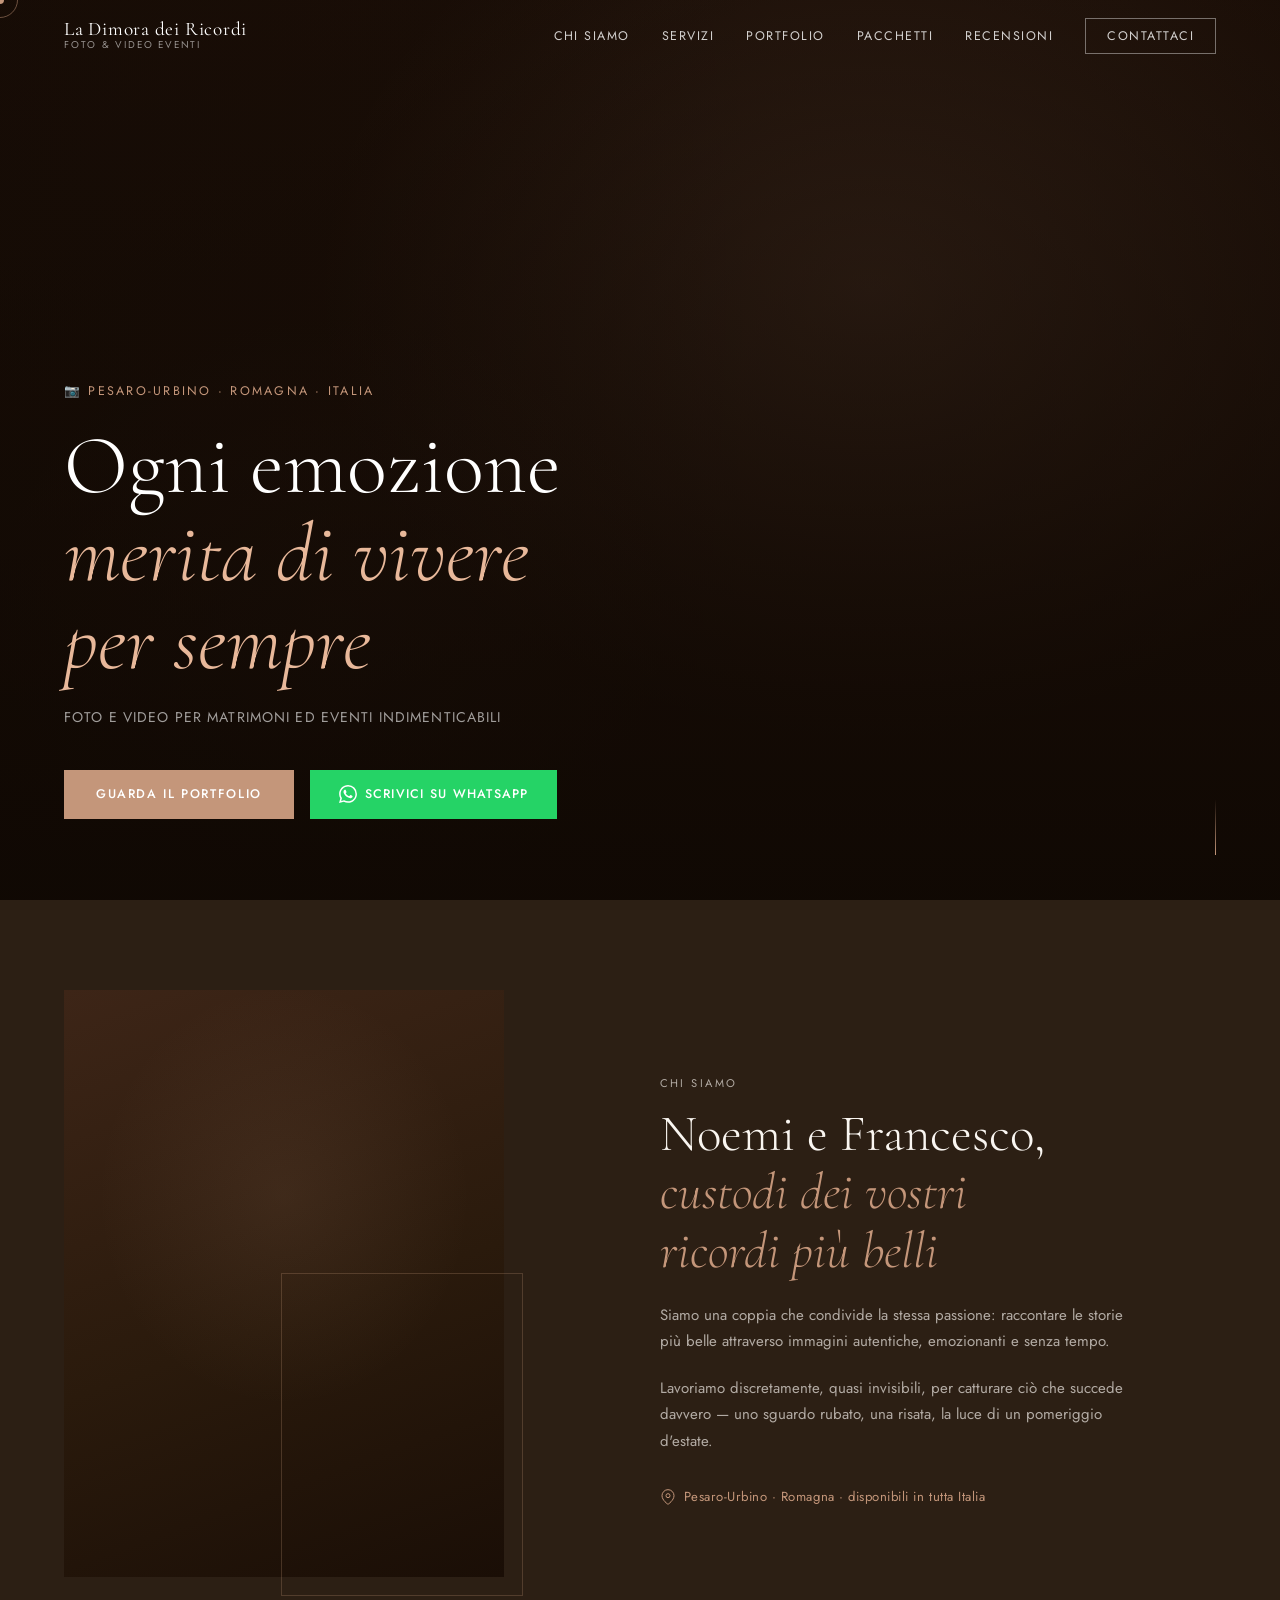
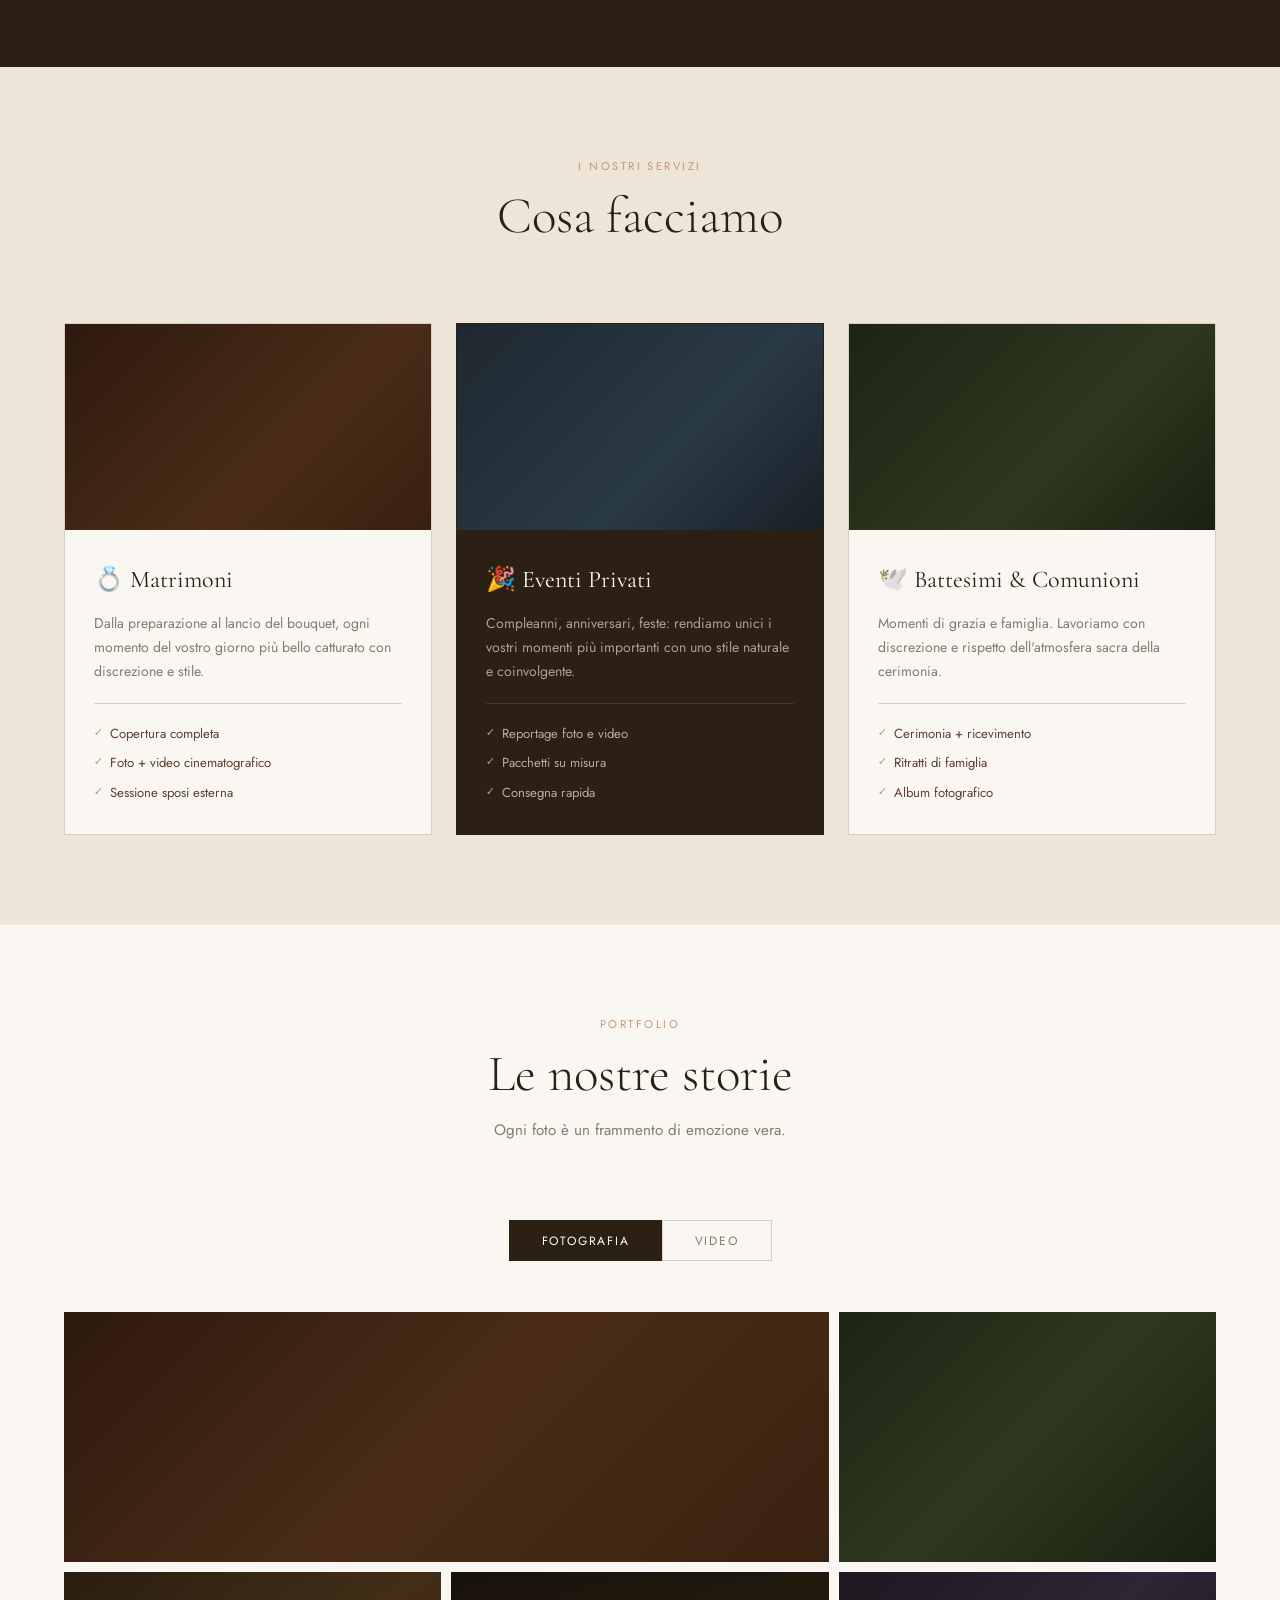
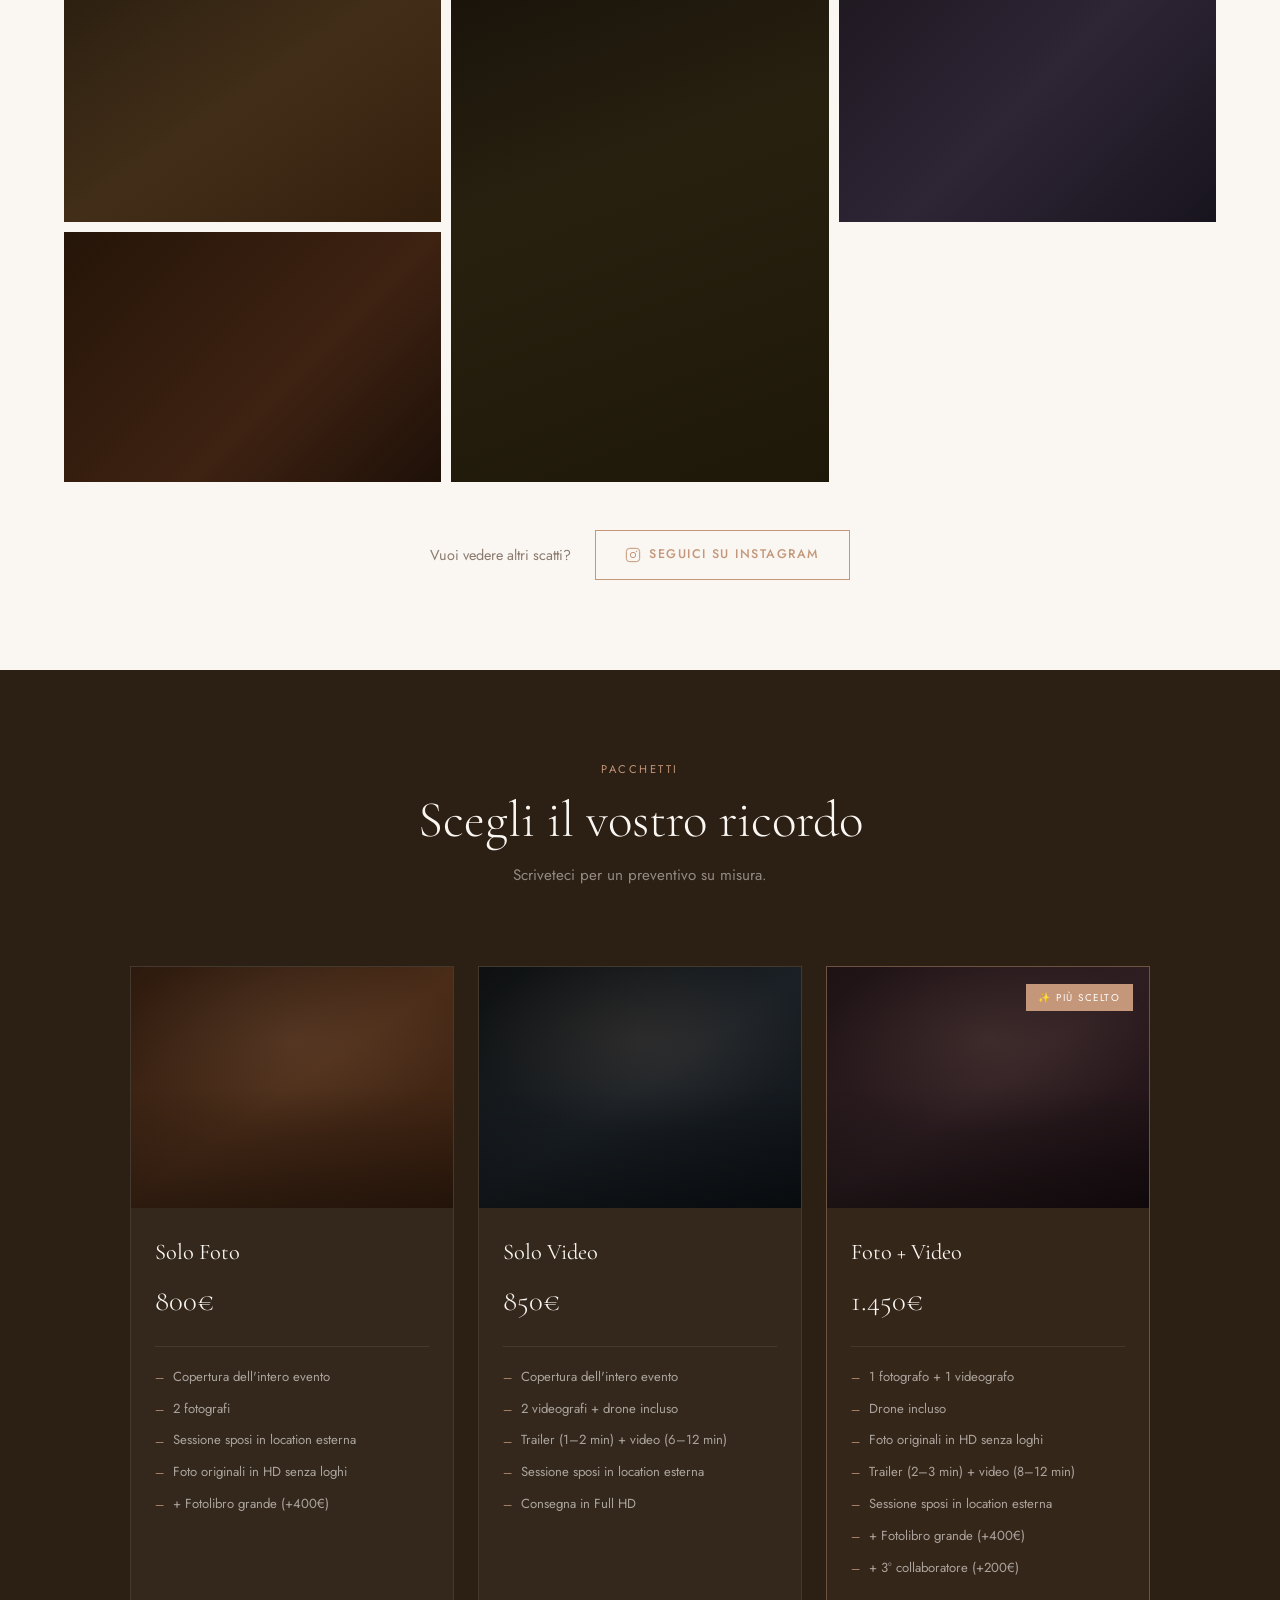
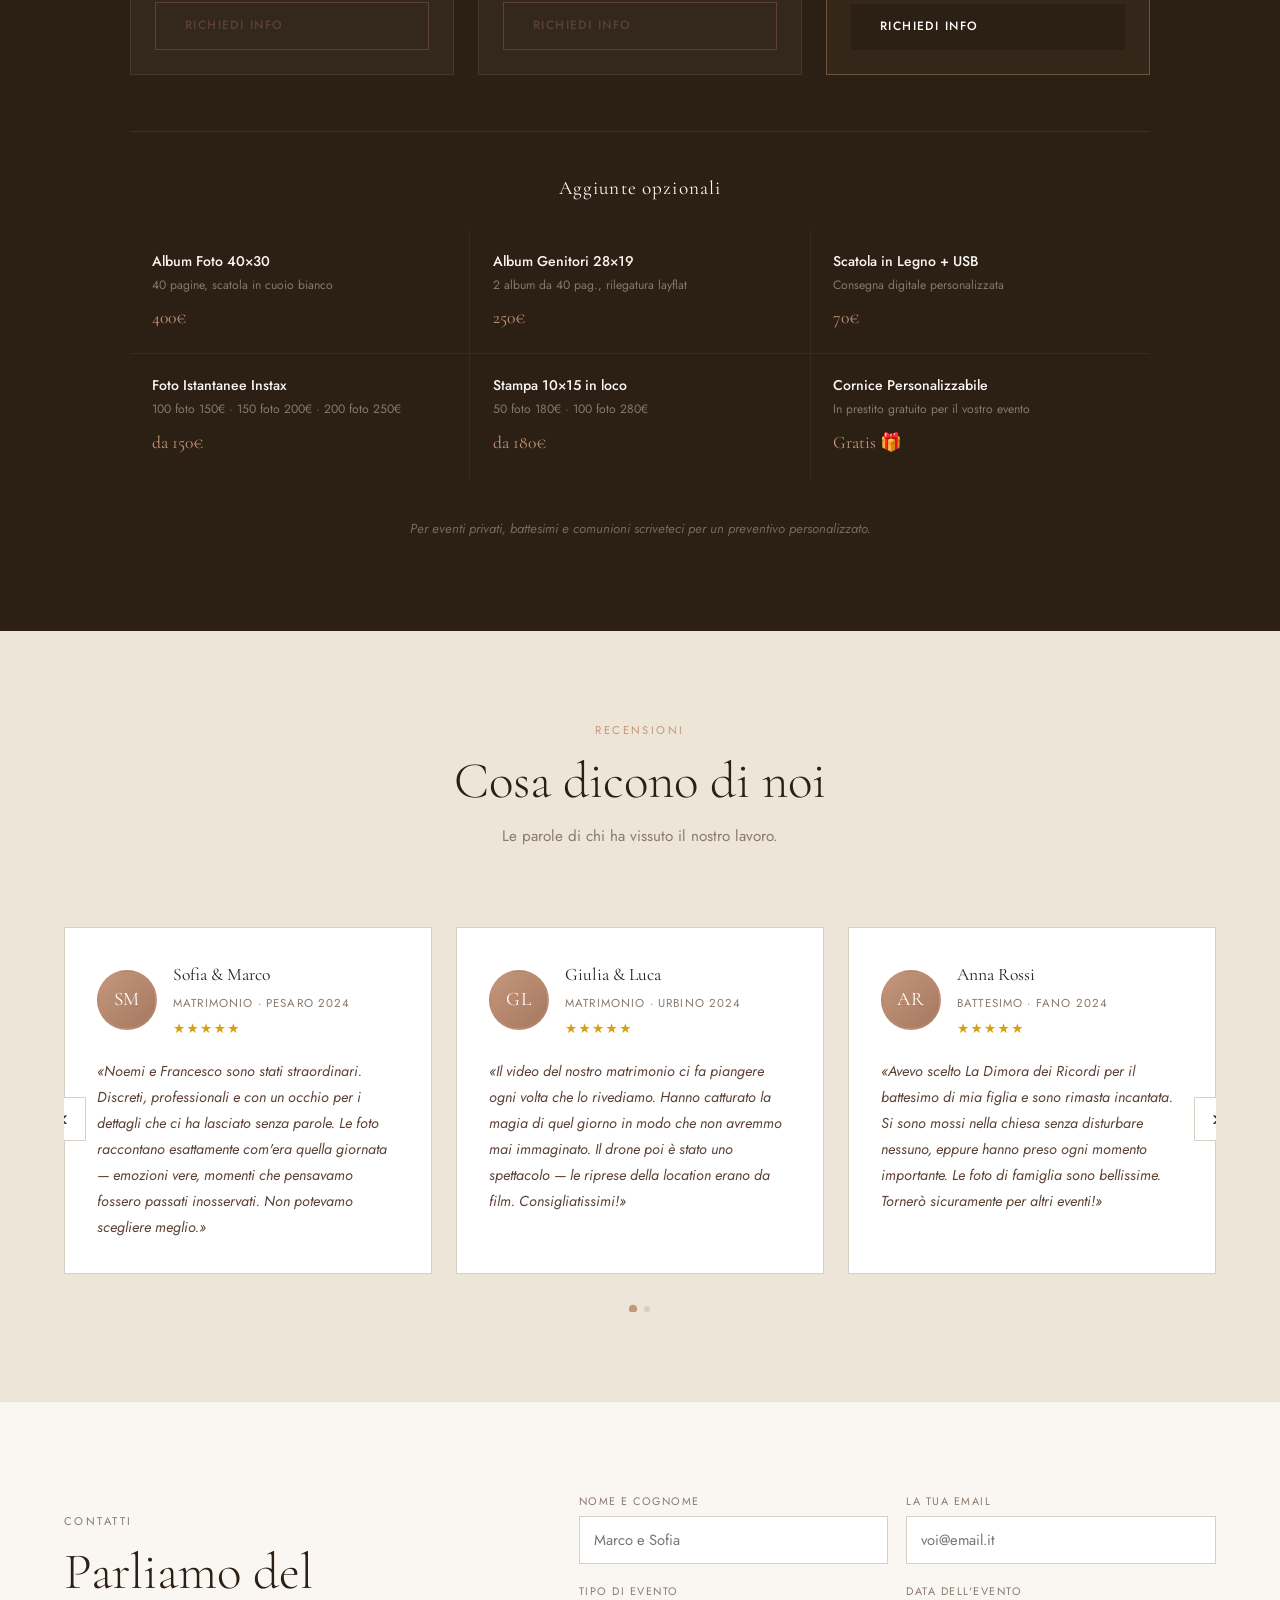
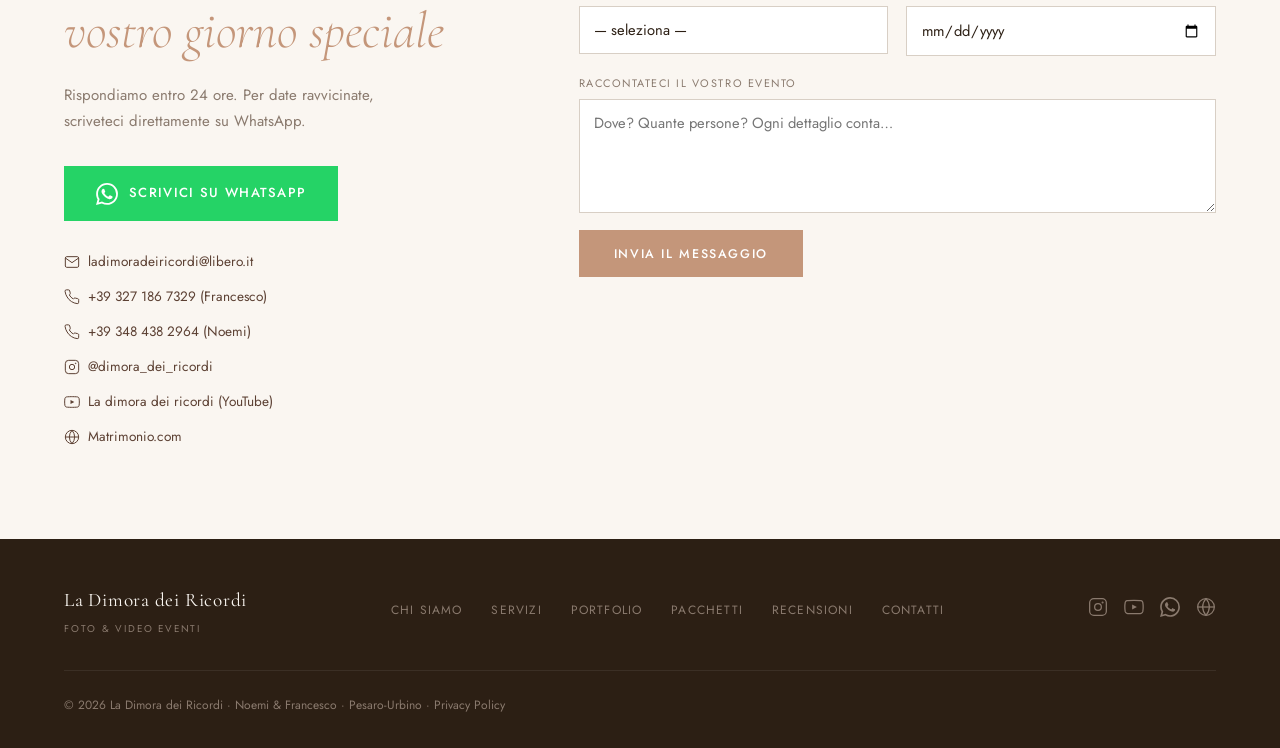
==== commit 89ef91af: "Update footer year and modify section visibility" ====
--- a/index.html
+++ b/index.html
@@ -58,8 +58,8 @@
   </a>
 </section>
 
-<!-- NUMERI ANIMATI -->
-<section id="numeri">
+<!-- NUMERI ANIMATI — nascosta di default, attivabile dall'admin -->
+<section id="numeri" style="display:none">
   <div class="numeri-grid">
     <div class="numero-item">
       <span class="numero-val" data-target="150">0</span>
@@ -278,7 +278,7 @@
       <div class="extra-item"><span class="extra-name">Scatola in Legno + USB</span><span class="extra-desc">Consegna digitale personalizzata</span><span class="extra-price">70€</span></div>
       <div class="extra-item"><span class="extra-name">Foto Istantanee Instax</span><span class="extra-desc">100 foto 150€ · 150 foto 200€ · 200 foto 250€</span><span class="extra-price">da 150€</span></div>
       <div class="extra-item"><span class="extra-name">Stampa 10×15 in loco</span><span class="extra-desc">50 foto 180€ · 100 foto 280€</span><span class="extra-price">da 180€</span></div>
-      <div class="extra-item highlight"><span class="extra-name">Cornice Personalizzabile</span><span class="extra-desc">In prestito gratuito per il vostro evento</span><span class="extra-price">Gratis 🎁</span></div>
+      <div class="extra-item"><span class="extra-name">Cornice Personalizzabile</span><span class="extra-desc">In prestito gratuito per il vostro evento</span><span class="extra-price">Gratis 🎁</span></div>
     </div>
   </div>
   <p class="pack-note">Per eventi privati, battesimi e comunioni scriveteci per un preventivo personalizzato.</p>
@@ -442,7 +442,7 @@
       <a href="https://www.matrimonio.com/fotografo-matrimonio/la-dimora-dei-ricordi--e366624" target="_blank" rel="noopener" aria-label="Matrimonio.com"><svg width="20" height="20" viewBox="0 0 24 24" fill="none" stroke="currentColor" stroke-width="1.5"><circle cx="12" cy="12" r="10"/><line x1="2" y1="12" x2="22" y2="12"/><path d="M12 2a15.3 15.3 0 0 1 4 10 15.3 15.3 0 0 1-4 10 15.3 15.3 0 0 1-4-10 15.3 15.3 0 0 1 4-10z"/></svg></a>
     </div>
   </div>
-  <p class="footer-copy">© 2025 La Dimora dei Ricordi · Noemi &amp; Francesco · Pesaro-Urbino · <a href="#">Privacy Policy</a></p>
+  <p class="footer-copy">© 2026 La Dimora dei Ricordi · Noemi &amp; Francesco · Pesaro-Urbino · <a href="#">Privacy Policy</a></p>
 </footer>
 
 <!-- TORNA SU -->
